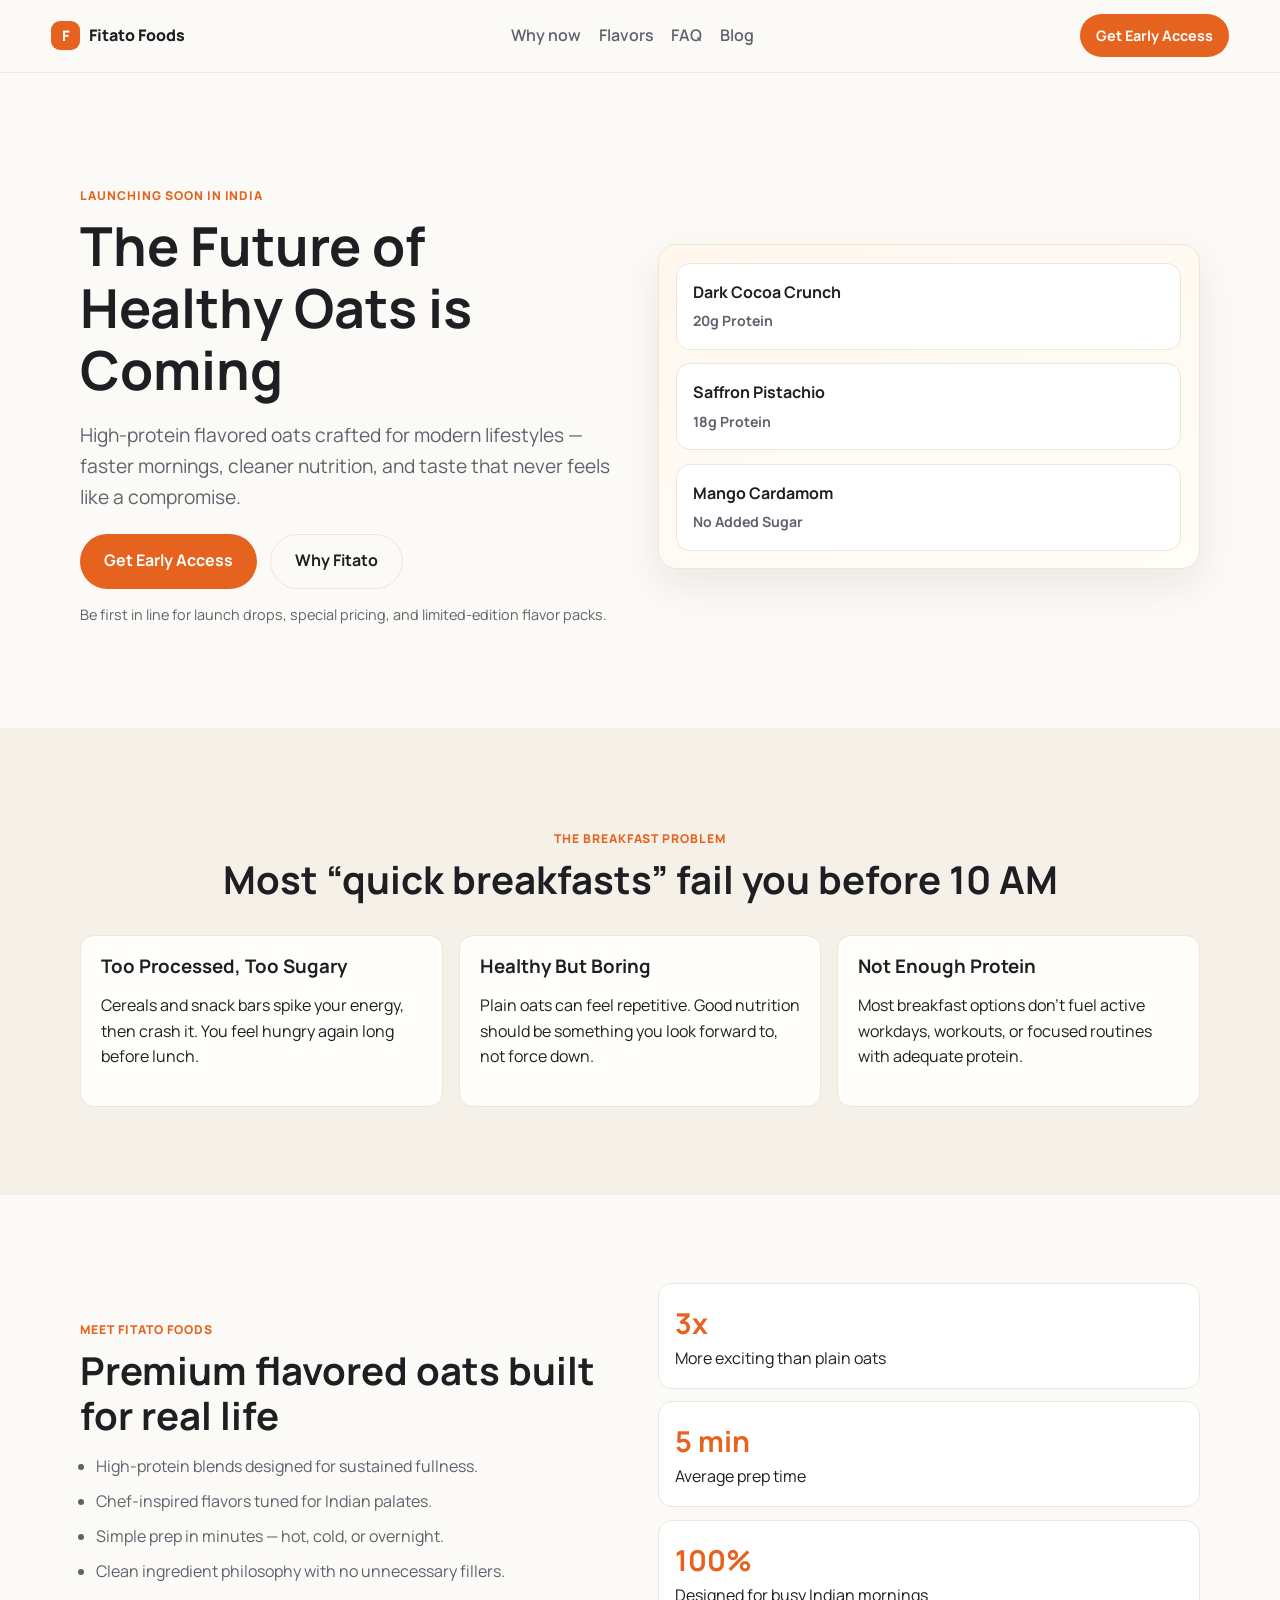
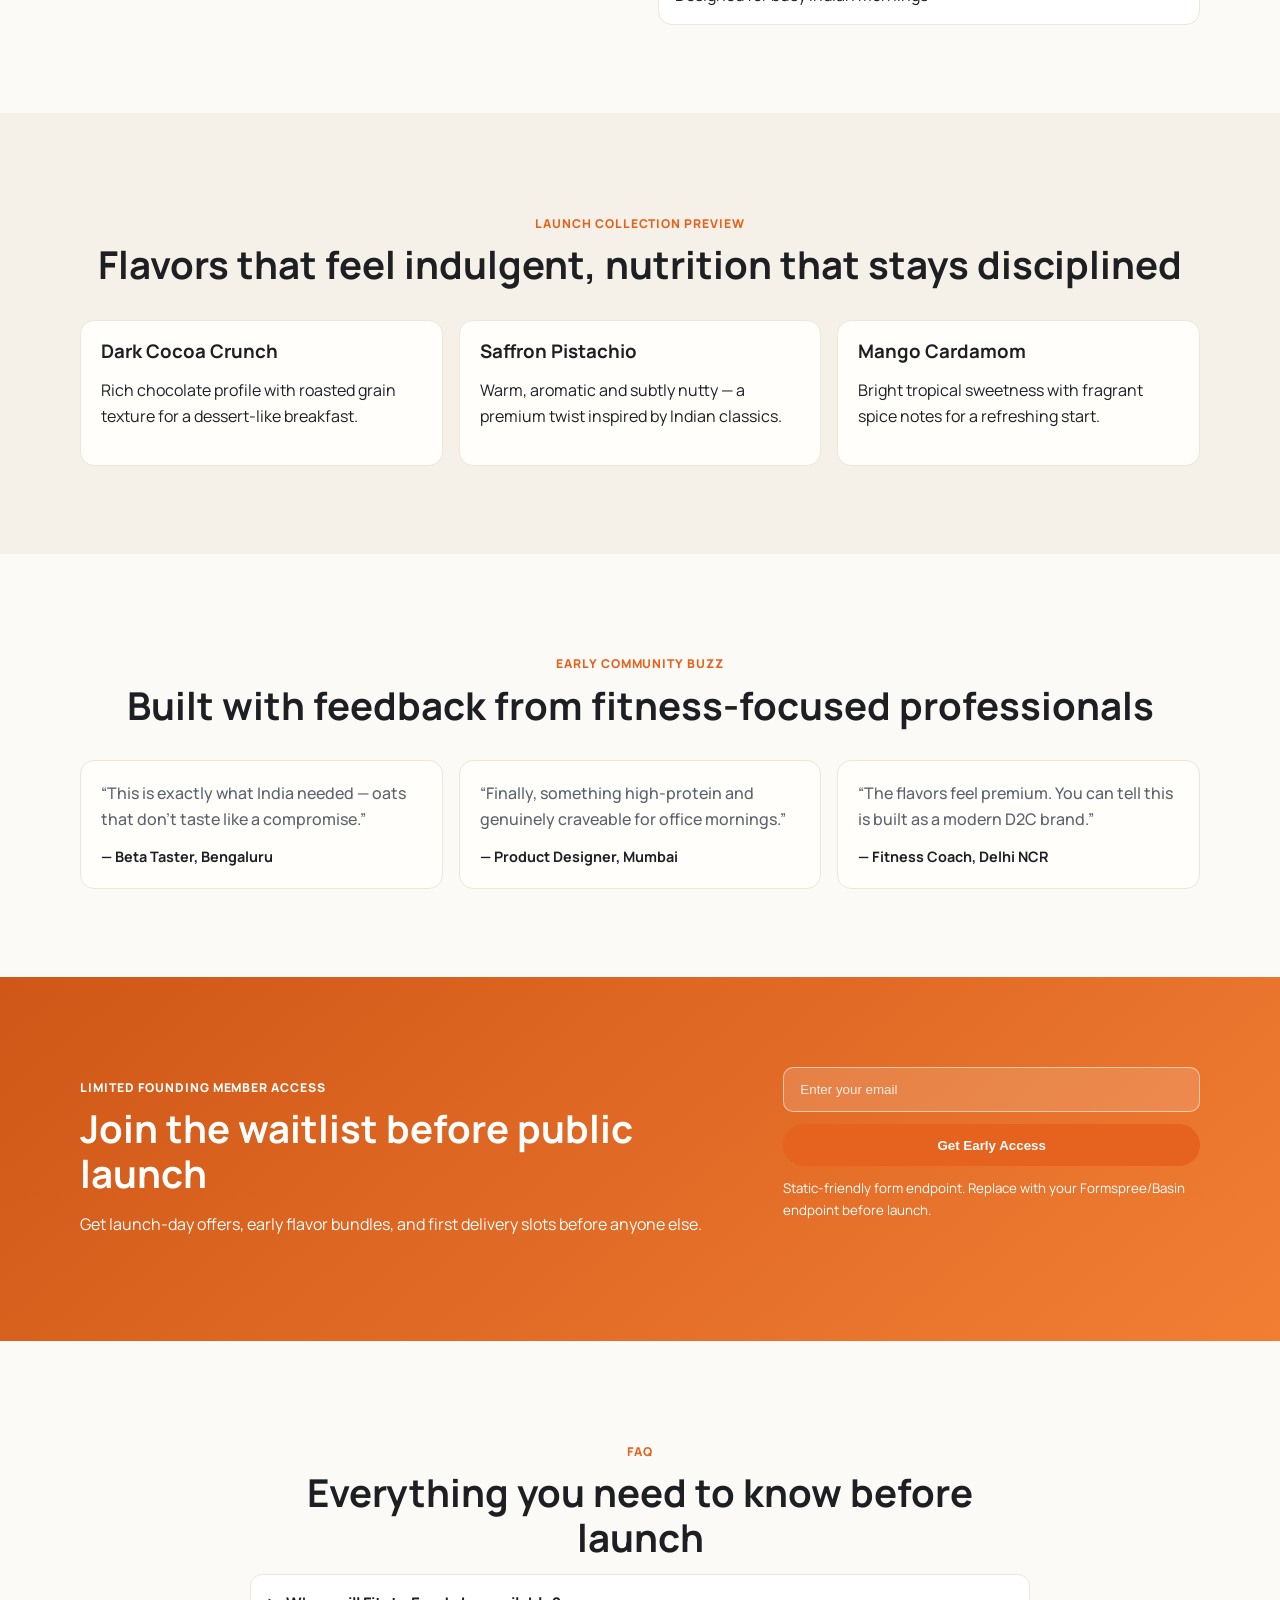
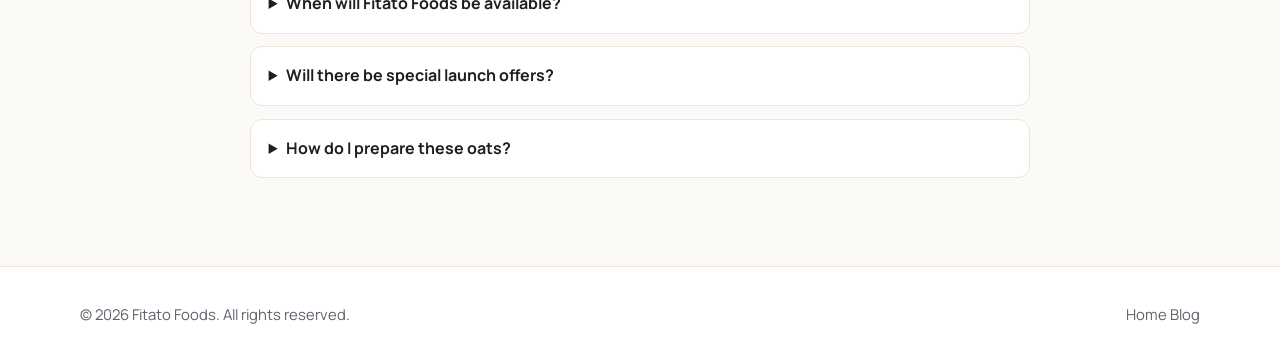
==== index.html @ b7c7f998 "Add files via upload" ====
<!DOCTYPE html>
<html lang="en">
<head>
  <meta charset="UTF-8" />
  <meta name="viewport" content="width=device-width, initial-scale=1.0" />
  <title>Fitato Foods | Premium Flavored Oats Launching Soon in India</title>
  <meta name="description" content="Fitato Foods is launching premium high-protein flavored oats in India. Join early access for first taste, launch offers, and exclusive drops." />
  <meta name="keywords" content="flavored oats India, high protein oats, healthy breakfast, Fitato Foods, premium oats" />
  <meta property="og:title" content="Fitato Foods | The Future of Healthy Oats is Coming" />
  <meta property="og:description" content="High-protein flavored oats built for modern Indian lifestyles. Join early access before launch." />
  <meta property="og:type" content="website" />
  <meta property="og:url" content="https://fitatofoods.com/" />
  <meta property="og:image" content="https://fitatofoods.com/assets/og-fitato.jpg" />
  <meta name="twitter:card" content="summary_large_image" />
  <meta name="theme-color" content="#e6631f" />
  <link rel="preconnect" href="https://fonts.googleapis.com" />
  <link rel="preconnect" href="https://fonts.gstatic.com" crossorigin />
  <link href="https://fonts.googleapis.com/css2?family=Manrope:wght@400;500;600;700;800&display=swap" rel="stylesheet" />
  <link rel="stylesheet" href="styles.css" />
  <script type="application/ld+json">
    {
      "@context": "https://schema.org",
      "@type": "Organization",
      "name": "Fitato Foods",
      "url": "https://fitatofoods.com/",
      "logo": "https://fitatofoods.com/assets/logo.png",
      "sameAs": [
        "https://www.instagram.com/fitatofoods",
        "https://www.linkedin.com/company/fitatofoods"
      ],
      "description": "Fitato Foods creates premium high-protein flavored oats for modern Indian consumers."
    }
  </script>
  <script type="application/ld+json">
    {
      "@context": "https://schema.org",
      "@type": "WebSite",
      "name": "Fitato Foods",
      "url": "https://fitatofoods.com/",
      "potentialAction": {
        "@type": "SearchAction",
        "target": "https://fitatofoods.com/blog.html?q={search_term_string}",
        "query-input": "required name=search_term_string"
      }
    }
  </script>
  <script type="application/ld+json">
    {
      "@context": "https://schema.org",
      "@type": "FAQPage",
      "mainEntity": [
        {
          "@type": "Question",
          "name": "When is Fitato Foods launching?",
          "acceptedAnswer": {
            "@type": "Answer",
            "text": "Fitato Foods is launching soon across India. Early access members get priority updates, launch offers, and first-order benefits."
          }
        },
        {
          "@type": "Question",
          "name": "What makes Fitato oats different?",
          "acceptedAnswer": {
            "@type": "Answer",
            "text": "Fitato flavored oats combine high protein, bold flavors, and clean ingredients to make healthy breakfasts taste genuinely exciting."
          }
        },
        {
          "@type": "Question",
          "name": "How can I get launch discounts?",
          "acceptedAnswer": {
            "@type": "Answer",
            "text": "Join the early access list on this page. Subscribers receive launch-day pricing and exclusive bundles before public release."
          }
        }
      ]
    }
  </script>
</head>
<body>
  <header class="topbar">
    <a class="logo" href="index.html" aria-label="Fitato Foods Home">
      <span class="logo-mark">F</span>
      <span>Fitato Foods</span>
    </a>
    <nav>
      <a href="#problem">Why now</a>
      <a href="#flavors">Flavors</a>
      <a href="#faq">FAQ</a>
      <a href="blog.html">Blog</a>
    </nav>
    <a class="btn btn-small" href="#early-access">Get Early Access</a>
  </header>

  <main>
    <section class="hero section" id="hero">
      <div class="container grid-2">
        <div class="reveal">
          <p class="eyebrow">Launching Soon In India</p>
          <h1>The Future of Healthy Oats is Coming</h1>
          <p class="lead">High-protein flavored oats crafted for modern lifestyles — faster mornings, cleaner nutrition, and taste that never feels like a compromise.</p>
          <div class="hero-cta">
            <a class="btn" href="#early-access">Get Early Access</a>
            <a class="btn ghost" href="#problem">Why Fitato</a>
          </div>
          <p class="micro-note">Be first in line for launch drops, special pricing, and limited-edition flavor packs.</p>
        </div>
        <div class="hero-card reveal" aria-label="Product preview cards">
          <div class="mock-pack">Dark Cocoa Crunch<br><span>20g Protein</span></div>
          <div class="mock-pack">Saffron Pistachio<br><span>18g Protein</span></div>
          <div class="mock-pack">Mango Cardamom<br><span>No Added Sugar</span></div>
        </div>
      </div>
    </section>

    <section class="section muted" id="problem">
      <div class="container">
        <p class="eyebrow center reveal">The Breakfast Problem</p>
        <h2 class="center reveal">Most “quick breakfasts” fail you before 10 AM</h2>
        <div class="problem-grid">
          <article class="card reveal">
            <h3>Too Processed, Too Sugary</h3>
            <p>Cereals and snack bars spike your energy, then crash it. You feel hungry again long before lunch.</p>
          </article>
          <article class="card reveal">
            <h3>Healthy But Boring</h3>
            <p>Plain oats can feel repetitive. Good nutrition should be something you look forward to, not force down.</p>
          </article>
          <article class="card reveal">
            <h3>Not Enough Protein</h3>
            <p>Most breakfast options don’t fuel active workdays, workouts, or focused routines with adequate protein.</p>
          </article>
        </div>
      </div>
    </section>

    <section class="section" id="solution">
      <div class="container grid-2">
        <div class="reveal">
          <p class="eyebrow">Meet Fitato Foods</p>
          <h2>Premium flavored oats built for real life</h2>
          <ul class="checklist">
            <li>High-protein blends designed for sustained fullness.</li>
            <li>Chef-inspired flavors tuned for Indian palates.</li>
            <li>Simple prep in minutes — hot, cold, or overnight.</li>
            <li>Clean ingredient philosophy with no unnecessary fillers.</li>
          </ul>
        </div>
        <aside class="stats reveal" aria-label="Fitato key launch stats">
          <div>
            <strong>3x</strong>
            <span>More exciting than plain oats</span>
          </div>
          <div>
            <strong>5 min</strong>
            <span>Average prep time</span>
          </div>
          <div>
            <strong>100%</strong>
            <span>Designed for busy Indian mornings</span>
          </div>
        </aside>
      </div>
    </section>

    <section class="section muted" id="flavors">
      <div class="container">
        <p class="eyebrow center reveal">Launch Collection Preview</p>
        <h2 class="center reveal">Flavors that feel indulgent, nutrition that stays disciplined</h2>
        <div class="flavor-grid">
          <article class="flavor-card reveal">
            <h3>Dark Cocoa Crunch</h3>
            <p>Rich chocolate profile with roasted grain texture for a dessert-like breakfast.</p>
          </article>
          <article class="flavor-card reveal">
            <h3>Saffron Pistachio</h3>
            <p>Warm, aromatic and subtly nutty — a premium twist inspired by Indian classics.</p>
          </article>
          <article class="flavor-card reveal">
            <h3>Mango Cardamom</h3>
            <p>Bright tropical sweetness with fragrant spice notes for a refreshing start.</p>
          </article>
        </div>
      </div>
    </section>

    <section class="section" id="social-proof">
      <div class="container">
        <p class="eyebrow center reveal">Early Community Buzz</p>
        <h2 class="center reveal">Built with feedback from fitness-focused professionals</h2>
        <div class="testimonial-grid">
          <blockquote class="reveal">“This is exactly what India needed — oats that don’t taste like a compromise.”<cite>— Beta Taster, Bengaluru</cite></blockquote>
          <blockquote class="reveal">“Finally, something high-protein and genuinely craveable for office mornings.”<cite>— Product Designer, Mumbai</cite></blockquote>
          <blockquote class="reveal">“The flavors feel premium. You can tell this is built as a modern D2C brand.”<cite>— Fitness Coach, Delhi NCR</cite></blockquote>
        </div>
      </div>
    </section>

    <section class="section accent" id="early-access">
      <div class="container split-callout reveal">
        <div>
          <p class="eyebrow light">Limited Founding Member Access</p>
          <h2>Join the waitlist before public launch</h2>
          <p>Get launch-day offers, early flavor bundles, and first delivery slots before anyone else.</p>
        </div>
        <form class="signup-form" id="signupForm" action="https://formspree.io/f/your-id" method="POST">
          <label for="email" class="sr-only">Email address</label>
          <input id="email" name="email" type="email" required placeholder="Enter your email" />
          <input type="hidden" name="source" value="fitato-prelaunch-website" />
          <button class="btn light" type="submit">Get Early Access</button>
          <small>Static-friendly form endpoint. Replace with your Formspree/Basin endpoint before launch.</small>
          <p class="form-message" id="formMessage" role="status" aria-live="polite"></p>
        </form>
      </div>
    </section>

    <section class="section" id="faq">
      <div class="container faq">
        <p class="eyebrow center reveal">FAQ</p>
        <h2 class="center reveal">Everything you need to know before launch</h2>
        <details class="reveal">
          <summary>When will Fitato Foods be available?</summary>
          <p>We’re launching soon. Early access subscribers will be notified first with priority purchase links.</p>
        </details>
        <details class="reveal">
          <summary>Will there be special launch offers?</summary>
          <p>Yes. Our waitlist gets exclusive intro pricing, flavor bundles, and limited perks.</p>
        </details>
        <details class="reveal">
          <summary>How do I prepare these oats?</summary>
          <p>Use hot water, milk, or overnight prep. Fitato is designed for minimal prep and maximum convenience.</p>
        </details>
      </div>
    </section>
  </main>

  <footer class="footer">
    <div class="container footer-content">
      <p>© <span id="year"></span> Fitato Foods. All rights reserved.</p>
      <div>
        <a href="index.html">Home</a>
        <a href="blog.html">Blog</a>
      </div>
    </div>
  </footer>

  <script src="script.js" defer></script>
</body>
</html>
---- styles.css ----
:root {
  --bg: #fcfaf6;
  --surface: #fffefb;
  --text: #1d1f23;
  --muted: #5d626c;
  --line: #ece6db;
  --accent: #e6631f;
  --accent-dark: #c24f14;
  --radius: 18px;
  --shadow: 0 16px 40px rgba(30, 26, 18, 0.08);
}

* {
  box-sizing: border-box;
}

html {
  scroll-behavior: smooth;
}

body {
  margin: 0;
  font-family: "Manrope", system-ui, -apple-system, sans-serif;
  color: var(--text);
  background: var(--bg);
  line-height: 1.6;
}

a {
  color: inherit;
  text-decoration: none;
}

.container {
  width: min(1120px, 92%);
  margin: 0 auto;
}

.topbar {
  position: sticky;
  top: 0;
  z-index: 30;
  display: flex;
  justify-content: space-between;
  align-items: center;
  gap: 1rem;
  padding: 0.9rem 4%;
  background: rgba(252, 250, 246, 0.88);
  backdrop-filter: blur(10px);
  border-bottom: 1px solid rgba(236, 230, 219, 0.8);
}

.logo {
  display: inline-flex;
  align-items: center;
  gap: 0.55rem;
  font-weight: 800;
}

.logo-mark {
  width: 1.8rem;
  height: 1.8rem;
  border-radius: 9px;
  display: grid;
  place-items: center;
  background: var(--accent);
  color: #fff;
  font-size: 0.9rem;
}

nav {
  display: flex;
  gap: 1.1rem;
  color: var(--muted);
  font-weight: 600;
}

nav a:hover {
  color: var(--text);
}

.section {
  padding: 5.5rem 0;
}

.muted {
  background: #f6f1e8;
}

.grid-2 {
  display: grid;
  gap: 2.2rem;
  grid-template-columns: repeat(2, minmax(0, 1fr));
  align-items: center;
}

.hero {
  padding-top: 6.3rem;
}

h1,
h2,
h3 {
  line-height: 1.15;
  margin: 0 0 0.9rem;
}

h1 { font-size: clamp(2rem, 4.2vw, 4rem); }
h2 { font-size: clamp(1.6rem, 3vw, 2.6rem); }

.lead {
  font-size: clamp(1rem, 1.6vw, 1.2rem);
  color: var(--muted);
}

.eyebrow {
  text-transform: uppercase;
  letter-spacing: 0.08em;
  font-weight: 800;
  font-size: 0.76rem;
  color: var(--accent);
  margin-bottom: 0.65rem;
}

.center {
  text-align: center;
}

.btn {
  display: inline-flex;
  justify-content: center;
  align-items: center;
  border: 0;
  border-radius: 999px;
  padding: 0.85rem 1.5rem;
  background: var(--accent);
  color: #fff;
  font-weight: 700;
  transition: transform 0.2s ease, background 0.2s ease;
}

.btn:hover {
  transform: translateY(-2px);
  background: var(--accent-dark);
}

.btn-small {
  padding: 0.62rem 1rem;
  font-size: 0.9rem;
}

.ghost {
  background: transparent;
  color: var(--text);
  border: 1px solid var(--line);
}

.hero-cta {
  display: flex;
  flex-wrap: wrap;
  gap: 0.8rem;
  margin-top: 1.35rem;
}

.micro-note {
  margin-top: 0.9rem;
  color: var(--muted);
  font-size: 0.9rem;
}

.hero-card {
  background: linear-gradient(160deg, #fff7ee, #fffdf7);
  border: 1px solid #f0e4d2;
  box-shadow: var(--shadow);
  border-radius: var(--radius);
  padding: 1.1rem;
  display: grid;
  gap: 0.85rem;
}

.mock-pack {
  border-radius: 14px;
  padding: 1rem;
  background: #fff;
  border: 1px solid var(--line);
  font-weight: 700;
}

.mock-pack span {
  display: block;
  margin-top: 0.3rem;
  color: var(--muted);
  font-size: 0.88rem;
}

.problem-grid,
.flavor-grid,
.testimonial-grid,
.blog-grid {
  display: grid;
  gap: 1rem;
  grid-template-columns: repeat(3, minmax(0, 1fr));
  margin-top: 2rem;
}

.card,
.flavor-card,
.blog-card,
.testimonial-grid blockquote {
  background: var(--surface);
  border: 1px solid var(--line);
  border-radius: 14px;
  padding: 1.25rem;
}

.checklist {
  padding-left: 1rem;
  color: var(--muted);
}

.checklist li {
  margin-bottom: 0.6rem;
}

.stats {
  display: grid;
  gap: 0.8rem;
}

.stats div {
  background: #fff;
  border: 1px solid var(--line);
  border-radius: 14px;
  padding: 1rem;
}

.stats strong {
  display: block;
  color: var(--accent);
  font-size: 1.8rem;
}

blockquote {
  margin: 0;
  color: var(--muted);
  font-weight: 500;
}

cite {
  display: block;
  margin-top: 0.8rem;
  color: var(--text);
  font-style: normal;
  font-weight: 700;
  font-size: 0.9rem;
}

.accent {
  background: linear-gradient(140deg, #cf5717, #f27e34);
  color: #fff;
}

.split-callout {
  display: flex;
  justify-content: space-between;
  align-items: center;
  gap: 1.3rem;
}

.light,
.accent p,
.accent h2 {
  color: #fff;
}

.signup-form {
  width: min(420px, 100%);
  display: grid;
  gap: 0.75rem;
}

input[type="email"] {
  padding: 0.9rem 1rem;
  border-radius: 10px;
  border: 1px solid rgba(255, 255, 255, 0.55);
  background: rgba(255, 255, 255, 0.15);
  color: #fff;
}

input::placeholder {
  color: rgba(255, 255, 255, 0.85);
}

.form-message {
  margin: 0;
  min-height: 1.2rem;
  font-size: 0.86rem;
}

.faq {
  max-width: 780px;
}

details {
  background: #fff;
  border: 1px solid var(--line);
  border-radius: 12px;
  padding: 1rem 1.1rem;
  margin-top: 0.8rem;
}

summary {
  font-weight: 700;
  cursor: pointer;
}

.footer {
  padding: 1.3rem 0;
  border-top: 1px solid var(--line);
  background: #fff;
}

.footer-content {
  display: flex;
  justify-content: space-between;
  align-items: center;
  gap: 0.8rem;
  color: var(--muted);
  font-size: 0.93rem;
}

.blog-hero {
  padding-top: 6.1rem;
}

.pill {
  display: inline-block;
  font-size: 0.78rem;
  border: 1px solid var(--line);
  border-radius: 999px;
  padding: 0.2rem 0.55rem;
  color: var(--muted);
}

.blog-card a {
  color: var(--accent);
  font-weight: 700;
}

.reveal {
  opacity: 0;
  transform: translateY(24px);
  transition: opacity 0.6s ease, transform 0.6s ease;
}

.reveal.show {
  opacity: 1;
  transform: translateY(0);
}

.sr-only {
  position: absolute;
  width: 1px;
  height: 1px;
  padding: 0;
  margin: -1px;
  overflow: hidden;
  clip: rect(0, 0, 0, 0);
  white-space: nowrap;
  border: 0;
}

@media (max-width: 900px) {
  nav { display: none; }
  .grid-2,
  .problem-grid,
  .flavor-grid,
  .testimonial-grid,
  .blog-grid {
    grid-template-columns: 1fr;
  }

  .split-callout,
  .footer-content {
    flex-direction: column;
    align-items: flex-start;
  }

  .section {
    padding: 4.2rem 0;
  }
}
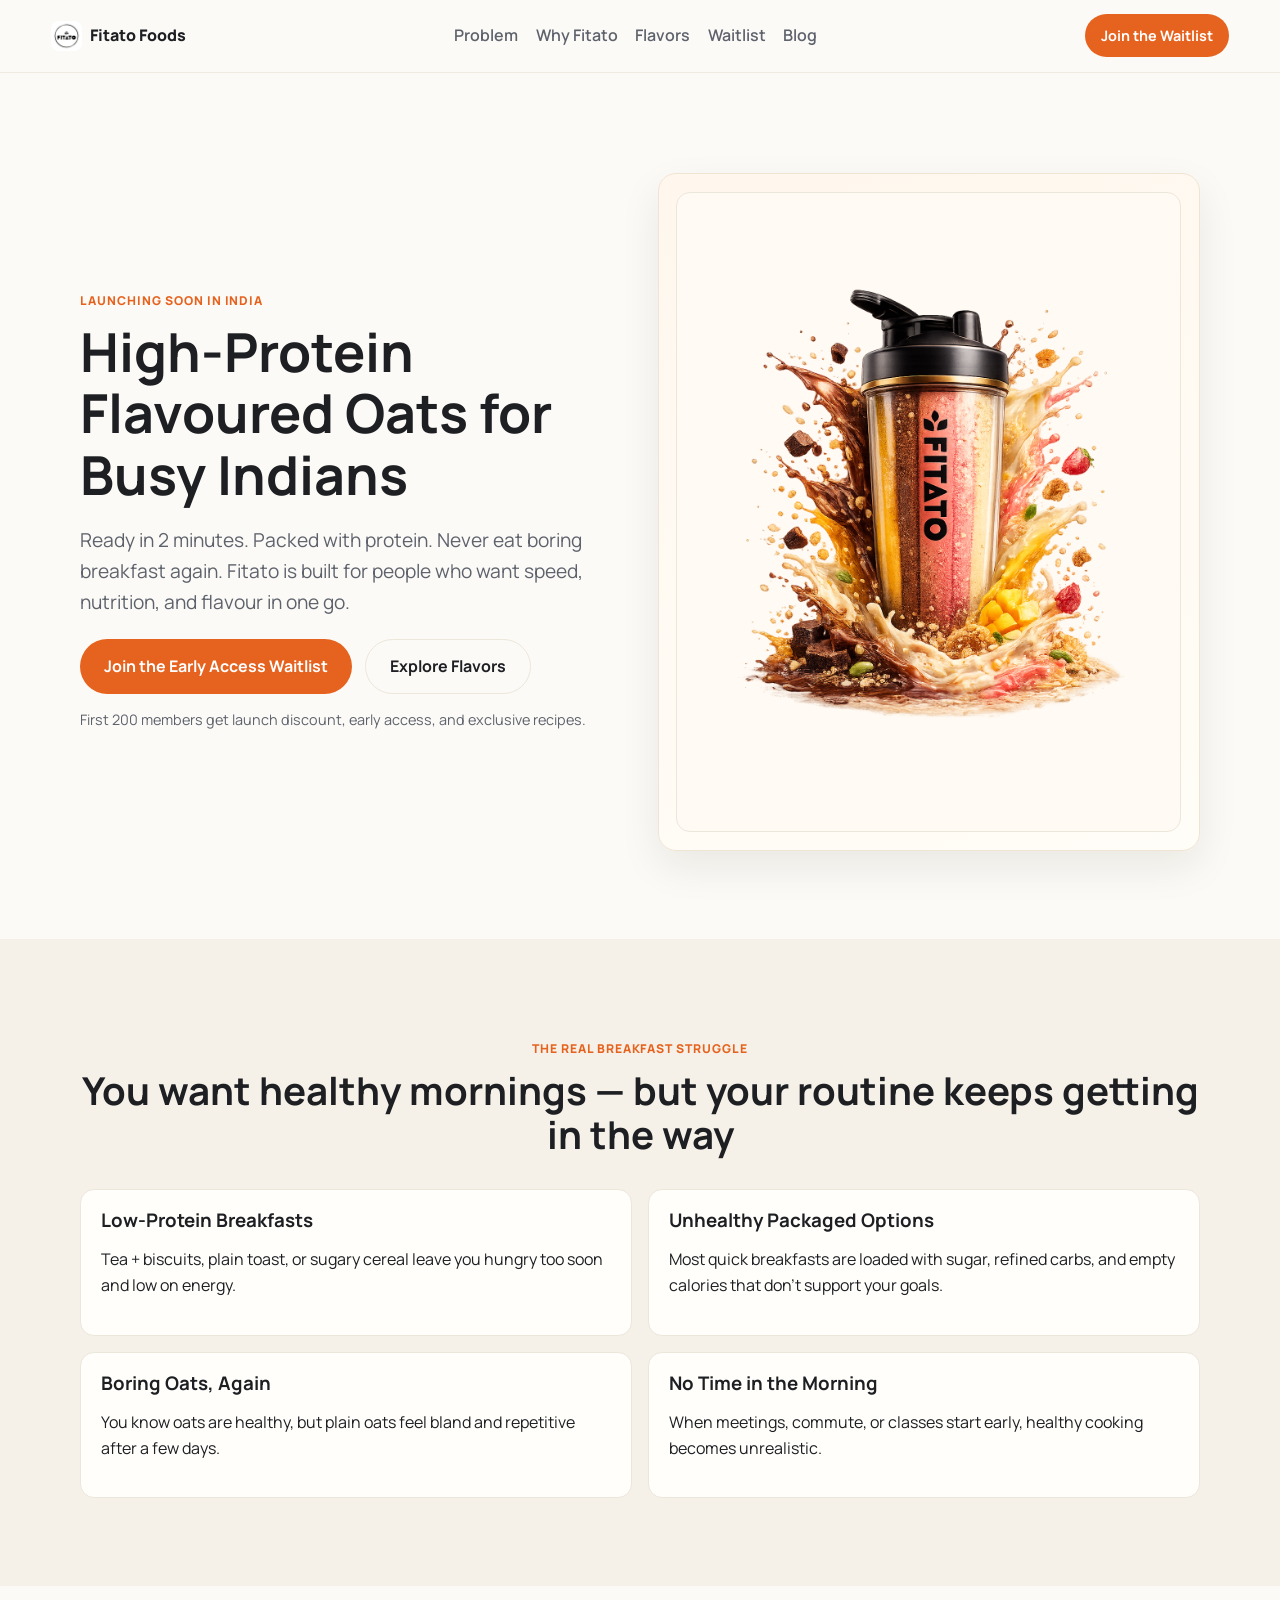
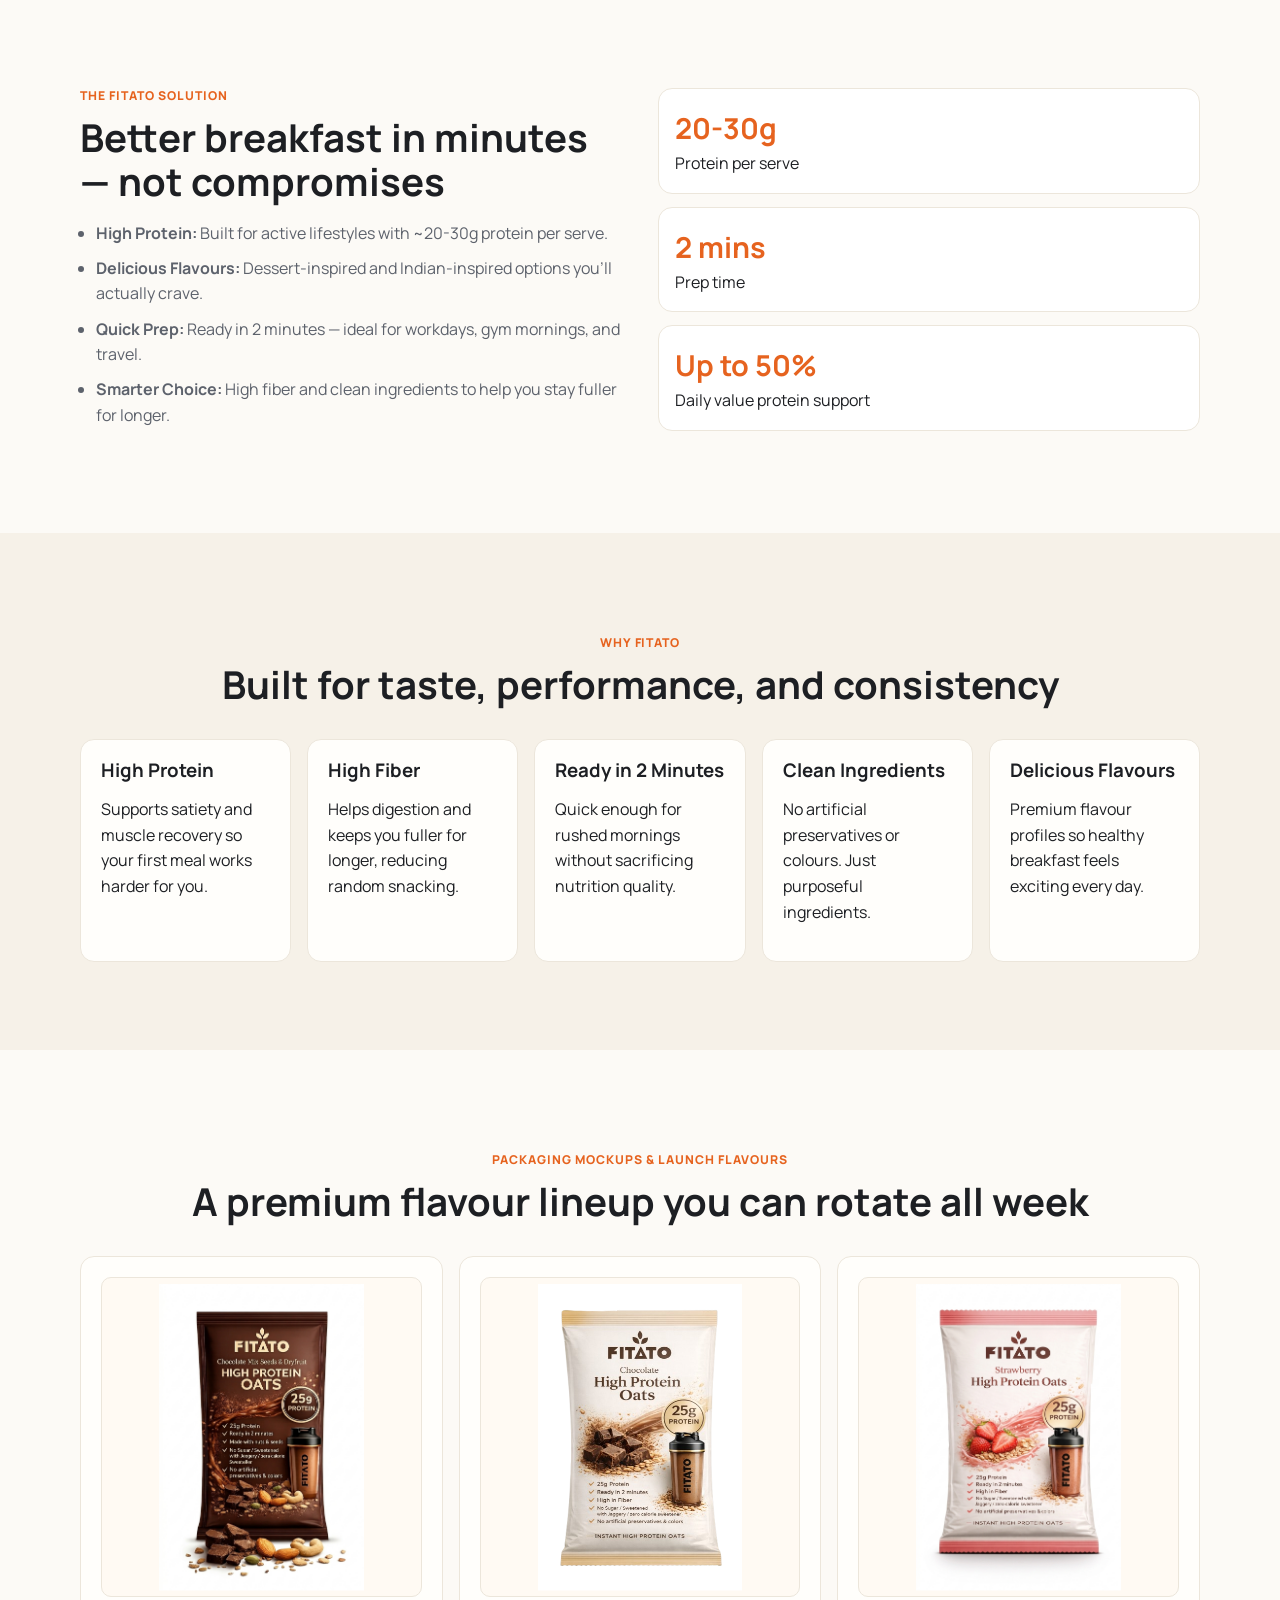
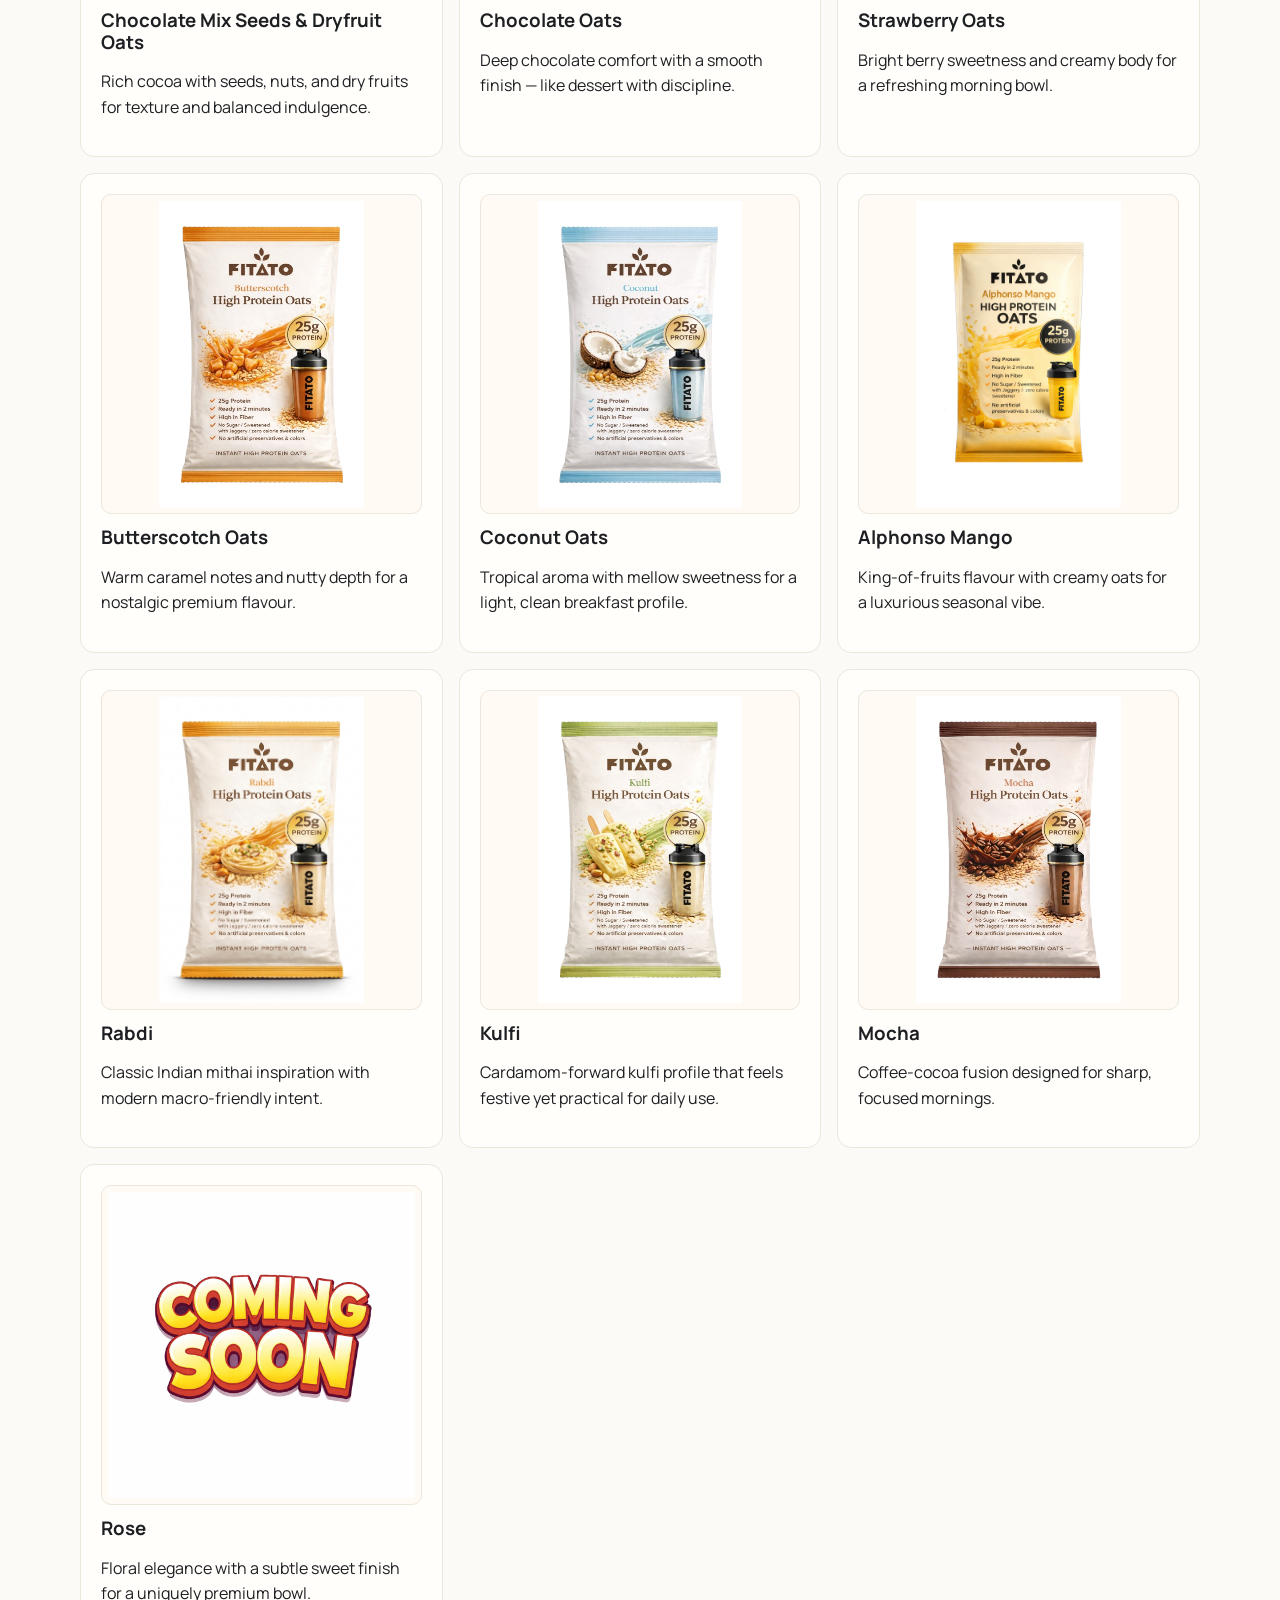
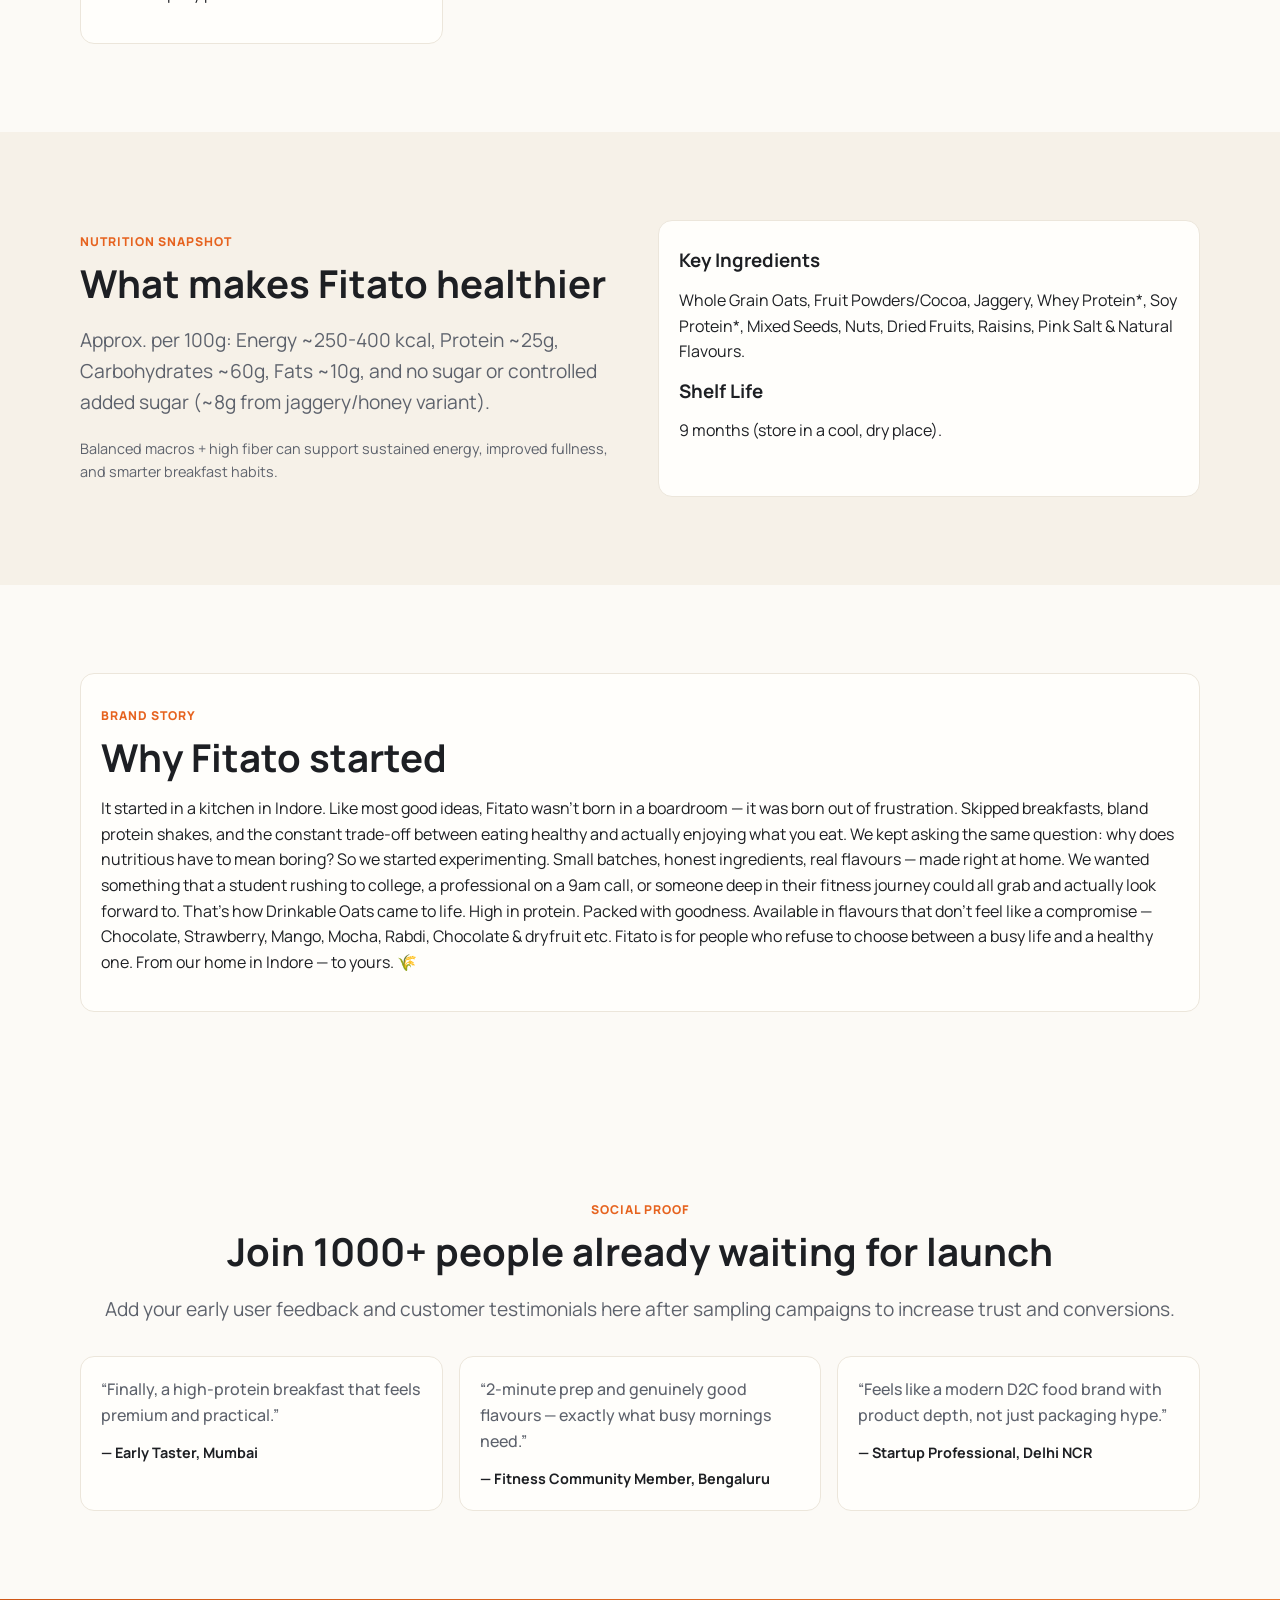
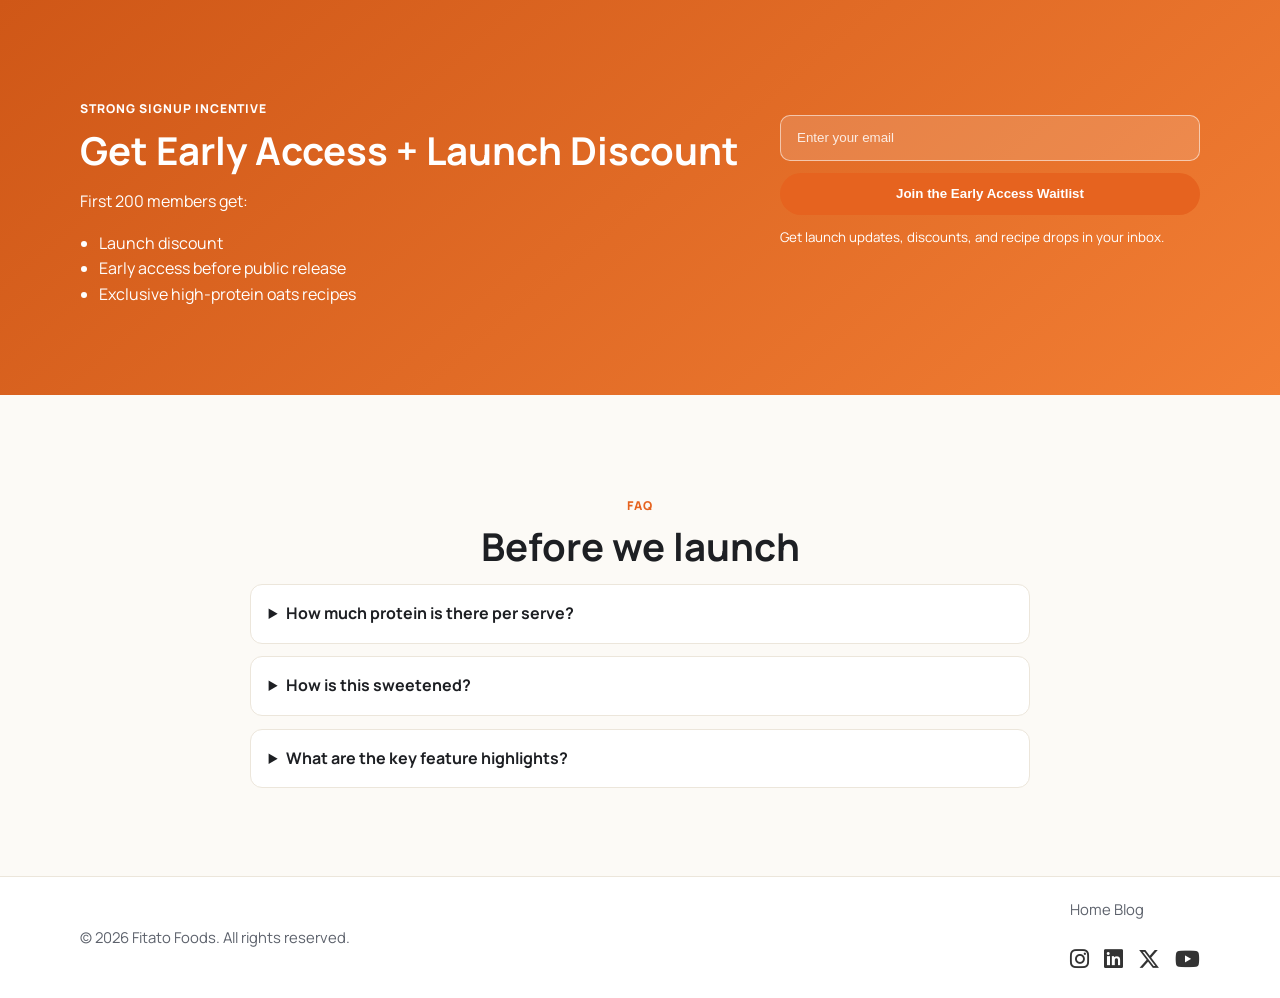
==== commit b0df579f: "Add files via upload" ====
--- a/index.html
+++ b/index.html
@@ -1,249 +1,328 @@
-<!DOCTYPE html>
-<html lang="en">
-<head>
-  <meta charset="UTF-8" />
-  <meta name="viewport" content="width=device-width, initial-scale=1.0" />
-  <title>Fitato Foods | Premium Flavored Oats Launching Soon in India</title>
-  <meta name="description" content="Fitato Foods is launching premium high-protein flavored oats in India. Join early access for first taste, launch offers, and exclusive drops." />
-  <meta name="keywords" content="flavored oats India, high protein oats, healthy breakfast, Fitato Foods, premium oats" />
-  <meta property="og:title" content="Fitato Foods | The Future of Healthy Oats is Coming" />
-  <meta property="og:description" content="High-protein flavored oats built for modern Indian lifestyles. Join early access before launch." />
-  <meta property="og:type" content="website" />
-  <meta property="og:url" content="https://fitatofoods.com/" />
-  <meta property="og:image" content="https://fitatofoods.com/assets/og-fitato.jpg" />
-  <meta name="twitter:card" content="summary_large_image" />
-  <meta name="theme-color" content="#e6631f" />
-  <link rel="preconnect" href="https://fonts.googleapis.com" />
-  <link rel="preconnect" href="https://fonts.gstatic.com" crossorigin />
-  <link href="https://fonts.googleapis.com/css2?family=Manrope:wght@400;500;600;700;800&display=swap" rel="stylesheet" />
-  <link rel="stylesheet" href="styles.css" />
-  <script type="application/ld+json">
-    {
-      "@context": "https://schema.org",
-      "@type": "Organization",
-      "name": "Fitato Foods",
-      "url": "https://fitatofoods.com/",
-      "logo": "https://fitatofoods.com/assets/logo.png",
-      "sameAs": [
-        "https://www.instagram.com/fitatofoods",
-        "https://www.linkedin.com/company/fitatofoods"
-      ],
-      "description": "Fitato Foods creates premium high-protein flavored oats for modern Indian consumers."
-    }
-  </script>
-  <script type="application/ld+json">
-    {
-      "@context": "https://schema.org",
-      "@type": "WebSite",
-      "name": "Fitato Foods",
-      "url": "https://fitatofoods.com/",
-      "potentialAction": {
-        "@type": "SearchAction",
-        "target": "https://fitatofoods.com/blog.html?q={search_term_string}",
-        "query-input": "required name=search_term_string"
-      }
-    }
-  </script>
-  <script type="application/ld+json">
-    {
-      "@context": "https://schema.org",
-      "@type": "FAQPage",
-      "mainEntity": [
-        {
-          "@type": "Question",
-          "name": "When is Fitato Foods launching?",
-          "acceptedAnswer": {
-            "@type": "Answer",
-            "text": "Fitato Foods is launching soon across India. Early access members get priority updates, launch offers, and first-order benefits."
-          }
-        },
-        {
-          "@type": "Question",
-          "name": "What makes Fitato oats different?",
-          "acceptedAnswer": {
-            "@type": "Answer",
-            "text": "Fitato flavored oats combine high protein, bold flavors, and clean ingredients to make healthy breakfasts taste genuinely exciting."
-          }
-        },
-        {
-          "@type": "Question",
-          "name": "How can I get launch discounts?",
-          "acceptedAnswer": {
-            "@type": "Answer",
-            "text": "Join the early access list on this page. Subscribers receive launch-day pricing and exclusive bundles before public release."
-          }
-        }
-      ]
-    }
-  </script>
-</head>
-<body>
-  <header class="topbar">
-    <a class="logo" href="index.html" aria-label="Fitato Foods Home">
-      <span class="logo-mark">F</span>
-      <span>Fitato Foods</span>
-    </a>
-    <nav>
-      <a href="#problem">Why now</a>
-      <a href="#flavors">Flavors</a>
-      <a href="#faq">FAQ</a>
-      <a href="blog.html">Blog</a>
-    </nav>
-    <a class="btn btn-small" href="#early-access">Get Early Access</a>
-  </header>
-
-  <main>
-    <section class="hero section" id="hero">
-      <div class="container grid-2">
-        <div class="reveal">
-          <p class="eyebrow">Launching Soon In India</p>
-          <h1>The Future of Healthy Oats is Coming</h1>
-          <p class="lead">High-protein flavored oats crafted for modern lifestyles — faster mornings, cleaner nutrition, and taste that never feels like a compromise.</p>
-          <div class="hero-cta">
-            <a class="btn" href="#early-access">Get Early Access</a>
-            <a class="btn ghost" href="#problem">Why Fitato</a>
-          </div>
-          <p class="micro-note">Be first in line for launch drops, special pricing, and limited-edition flavor packs.</p>
-        </div>
-        <div class="hero-card reveal" aria-label="Product preview cards">
-          <div class="mock-pack">Dark Cocoa Crunch<br><span>20g Protein</span></div>
-          <div class="mock-pack">Saffron Pistachio<br><span>18g Protein</span></div>
-          <div class="mock-pack">Mango Cardamom<br><span>No Added Sugar</span></div>
-        </div>
-      </div>
-    </section>
-
-    <section class="section muted" id="problem">
-      <div class="container">
-        <p class="eyebrow center reveal">The Breakfast Problem</p>
-        <h2 class="center reveal">Most “quick breakfasts” fail you before 10 AM</h2>
-        <div class="problem-grid">
-          <article class="card reveal">
-            <h3>Too Processed, Too Sugary</h3>
-            <p>Cereals and snack bars spike your energy, then crash it. You feel hungry again long before lunch.</p>
-          </article>
-          <article class="card reveal">
-            <h3>Healthy But Boring</h3>
-            <p>Plain oats can feel repetitive. Good nutrition should be something you look forward to, not force down.</p>
-          </article>
-          <article class="card reveal">
-            <h3>Not Enough Protein</h3>
-            <p>Most breakfast options don’t fuel active workdays, workouts, or focused routines with adequate protein.</p>
-          </article>
-        </div>
-      </div>
-    </section>
-
-    <section class="section" id="solution">
-      <div class="container grid-2">
-        <div class="reveal">
-          <p class="eyebrow">Meet Fitato Foods</p>
-          <h2>Premium flavored oats built for real life</h2>
-          <ul class="checklist">
-            <li>High-protein blends designed for sustained fullness.</li>
-            <li>Chef-inspired flavors tuned for Indian palates.</li>
-            <li>Simple prep in minutes — hot, cold, or overnight.</li>
-            <li>Clean ingredient philosophy with no unnecessary fillers.</li>
-          </ul>
-        </div>
-        <aside class="stats reveal" aria-label="Fitato key launch stats">
-          <div>
-            <strong>3x</strong>
-            <span>More exciting than plain oats</span>
-          </div>
-          <div>
-            <strong>5 min</strong>
-            <span>Average prep time</span>
-          </div>
-          <div>
-            <strong>100%</strong>
-            <span>Designed for busy Indian mornings</span>
-          </div>
-        </aside>
-      </div>
-    </section>
-
-    <section class="section muted" id="flavors">
-      <div class="container">
-        <p class="eyebrow center reveal">Launch Collection Preview</p>
-        <h2 class="center reveal">Flavors that feel indulgent, nutrition that stays disciplined</h2>
-        <div class="flavor-grid">
-          <article class="flavor-card reveal">
-            <h3>Dark Cocoa Crunch</h3>
-            <p>Rich chocolate profile with roasted grain texture for a dessert-like breakfast.</p>
-          </article>
-          <article class="flavor-card reveal">
-            <h3>Saffron Pistachio</h3>
-            <p>Warm, aromatic and subtly nutty — a premium twist inspired by Indian classics.</p>
-          </article>
-          <article class="flavor-card reveal">
-            <h3>Mango Cardamom</h3>
-            <p>Bright tropical sweetness with fragrant spice notes for a refreshing start.</p>
-          </article>
-        </div>
-      </div>
-    </section>
-
-    <section class="section" id="social-proof">
-      <div class="container">
-        <p class="eyebrow center reveal">Early Community Buzz</p>
-        <h2 class="center reveal">Built with feedback from fitness-focused professionals</h2>
-        <div class="testimonial-grid">
-          <blockquote class="reveal">“This is exactly what India needed — oats that don’t taste like a compromise.”<cite>— Beta Taster, Bengaluru</cite></blockquote>
-          <blockquote class="reveal">“Finally, something high-protein and genuinely craveable for office mornings.”<cite>— Product Designer, Mumbai</cite></blockquote>
-          <blockquote class="reveal">“The flavors feel premium. You can tell this is built as a modern D2C brand.”<cite>— Fitness Coach, Delhi NCR</cite></blockquote>
-        </div>
-      </div>
-    </section>
-
-    <section class="section accent" id="early-access">
-      <div class="container split-callout reveal">
-        <div>
-          <p class="eyebrow light">Limited Founding Member Access</p>
-          <h2>Join the waitlist before public launch</h2>
-          <p>Get launch-day offers, early flavor bundles, and first delivery slots before anyone else.</p>
-        </div>
-        <form class="signup-form" id="signupForm" action="https://formspree.io/f/your-id" method="POST">
-          <label for="email" class="sr-only">Email address</label>
-          <input id="email" name="email" type="email" required placeholder="Enter your email" />
-          <input type="hidden" name="source" value="fitato-prelaunch-website" />
-          <button class="btn light" type="submit">Get Early Access</button>
-          <small>Static-friendly form endpoint. Replace with your Formspree/Basin endpoint before launch.</small>
-          <p class="form-message" id="formMessage" role="status" aria-live="polite"></p>
-        </form>
-      </div>
-    </section>
-
-    <section class="section" id="faq">
-      <div class="container faq">
-        <p class="eyebrow center reveal">FAQ</p>
-        <h2 class="center reveal">Everything you need to know before launch</h2>
-        <details class="reveal">
-          <summary>When will Fitato Foods be available?</summary>
-          <p>We’re launching soon. Early access subscribers will be notified first with priority purchase links.</p>
-        </details>
-        <details class="reveal">
-          <summary>Will there be special launch offers?</summary>
-          <p>Yes. Our waitlist gets exclusive intro pricing, flavor bundles, and limited perks.</p>
-        </details>
-        <details class="reveal">
-          <summary>How do I prepare these oats?</summary>
-          <p>Use hot water, milk, or overnight prep. Fitato is designed for minimal prep and maximum convenience.</p>
-        </details>
-      </div>
-    </section>
-  </main>
-
-  <footer class="footer">
-    <div class="container footer-content">
-      <p>© <span id="year"></span> Fitato Foods. All rights reserved.</p>
-      <div>
-        <a href="index.html">Home</a>
-        <a href="blog.html">Blog</a>
-      </div>
-    </div>
-  </footer>
-
-  <script src="script.js" defer></script>
-</body>
-</html>
+<!DOCTYPE html>
+<html lang="en">
+<head>
+  <meta charset="UTF-8" />
+  <meta name="viewport" content="width=device-width, initial-scale=1.0" />
+  <title>Fitato Foods | High-Protein Flavoured Oats Launching Soon</title>
+  <meta name="description" content="Fitato Foods is launching high-protein flavoured oats in India. Ready in 2 minutes, delicious, high fiber, and crafted for busy lifestyles. Join the early access waitlist." />
+  <meta name="keywords" content="high protein oats India, flavoured oats, healthy breakfast, quick breakfast, Fitato Foods" />
+  <meta property="og:title" content="Fitato Foods | High-Protein Flavoured Oats for Busy Indians" />
+  <meta property="og:description" content="Ready in 2 minutes. Packed with protein. Never eat boring breakfast again. Join early access + launch discounts." />
+  <meta property="og:type" content="website" />
+  <meta property="og:url" content="https://fitatofoods.com/" />
+  <meta property="og:image" content="https://fitatofoods.com/assets/og-fitato.jpg" />
+  <meta name="twitter:card" content="summary_large_image" />
+  <meta name="theme-color" content="#e6631f" />
+  <link rel="preconnect" href="https://fonts.googleapis.com" />
+  <link rel="stylesheet" href="https://cdnjs.cloudflare.com/ajax/libs/font-awesome/6.5.0/css/all.min.css">
+  <link rel="preconnect" href="https://fonts.gstatic.com" crossorigin />
+  <link href="https://fonts.googleapis.com/css2?family=Manrope:wght@400;500;600;700;800&display=swap" rel="stylesheet" />
+  <link rel="stylesheet" href="styles.css" />
+
+  <script type="application/ld+json">
+    {
+      "@context": "https://schema.org",
+      "@type": "Organization",
+      "name": "Fitato Foods",
+      "url": "https://fitatofoods.com/",
+      "logo": "https://fitatofoods.com/assets/logo.png",
+      "description": "Fitato Foods makes premium high-protein flavoured oats designed for modern Indian lifestyles.",
+      "sameAs": [
+        "https://www.instagram.com/fitatofoods"
+      ]
+    }
+  </script>
+  <script type="application/ld+json">
+    {
+      "@context": "https://schema.org",
+      "@type": "Product",
+      "name": "Fitato High-Protein Flavoured Oats",
+      "brand": {
+        "@type": "Brand",
+        "name": "Fitato Foods"
+      },
+      "description": "High-protein, high-fiber flavoured oats with clean ingredients. Ready in 2 minutes.",
+      "category": "Breakfast Food",
+      "countryOfOrigin": "India"
+    }
+  </script>
+  <script type="application/ld+json">
+    {
+      "@context": "https://schema.org",
+      "@type": "FAQPage",
+      "mainEntity": [
+        {
+          "@type": "Question",
+          "name": "How much protein does Fitato provide?",
+          "acceptedAnswer": {
+            "@type": "Answer",
+            "text": "Fitato is designed to deliver around 20-30g protein per serve depending on flavour and preparation method."
+          }
+        },
+        {
+          "@type": "Question",
+          "name": "How quickly can I prepare Fitato oats?",
+          "acceptedAnswer": {
+            "@type": "Answer",
+            "text": "Fitato oats are ready in 2 minutes with hot water or milk, and also work well as overnight oats."
+          }
+        },
+        {
+          "@type": "Question",
+          "name": "What is the shelf life?",
+          "acceptedAnswer": {
+            "@type": "Answer",
+            "text": "Fitato oats have an expected shelf life of 9 months when stored in a cool and dry place."
+          }
+        }
+      ]
+    }
+  </script>
+</head>
+<body>
+  <header class="topbar">
+    <a class="logo" href="index.html" aria-label="Fitato Foods Home">
+      <img class="logo-image" src="assets/logo-fitato.png" alt="Fitato Foods logo" />
+      <span>Fitato Foods</span>
+    </a>
+    <nav>
+      <a href="#problem">Problem</a>
+      <a href="#why-fitato">Why Fitato</a>
+      <a href="#flavors">Flavors</a>
+      <a href="#early-access">Waitlist</a>
+      <a href="blog.html">Blog</a>
+    </nav>
+    <a class="btn btn-small" href="#early-access">Join the Waitlist</a>
+  </header>
+
+  <main>
+    <section class="hero section" id="hero">
+      <div class="container grid-2">
+        <div class="reveal">
+          <p class="eyebrow">Launching Soon In India</p>
+          <h1>High-Protein Flavoured Oats for Busy Indians</h1>
+          <p class="lead">Ready in 2 minutes. Packed with protein. Never eat boring breakfast again. Fitato is built for people who want speed, nutrition, and flavour in one go.</p>
+          <div class="hero-cta">
+            <a class="btn" href="#early-access">Join the Early Access Waitlist</a>
+            <a class="btn ghost" href="#flavors">Explore Flavors</a>
+          </div>
+          <p class="micro-note">First 200 members get launch discount, early access, and exclusive recipes.</p>
+        </div>
+        <div class="hero-card reveal" aria-label="Fitato hero product preview">
+          <img class="hero-main-image" src="assets/hero-main-placeholder.png" alt="Fitato oats bowl and packaging hero image" />
+        </div>
+      </div>
+    </section>
+
+    <section class="section muted" id="problem">
+      <div class="container">
+        <p class="eyebrow center reveal">The Real Breakfast Struggle</p>
+        <h2 class="center reveal">You want healthy mornings — but your routine keeps getting in the way</h2>
+        <div class="problem-grid">
+          <article class="card reveal">
+            <h3>Low-Protein Breakfasts</h3>
+            <p>Tea + biscuits, plain toast, or sugary cereal leave you hungry too soon and low on energy.</p>
+          </article>
+          <article class="card reveal">
+            <h3>Unhealthy Packaged Options</h3>
+            <p>Most quick breakfasts are loaded with sugar, refined carbs, and empty calories that don’t support your goals.</p>
+          </article>
+          <article class="card reveal">
+            <h3>Boring Oats, Again</h3>
+            <p>You know oats are healthy, but plain oats feel bland and repetitive after a few days.</p>
+          </article>
+          <article class="card reveal">
+            <h3>No Time in the Morning</h3>
+            <p>When meetings, commute, or classes start early, healthy cooking becomes unrealistic.</p>
+          </article>
+        </div>
+      </div>
+    </section>
+
+    <section class="section" id="solution">
+      <div class="container grid-2">
+        <div class="reveal">
+          <p class="eyebrow">The Fitato Solution</p>
+          <h2>Better breakfast in minutes — not compromises</h2>
+          <ul class="checklist">
+            <li><strong>High Protein:</strong> Built for active lifestyles with ~20-30g protein per serve.</li>
+            <li><strong>Delicious Flavours:</strong> Dessert-inspired and Indian-inspired options you’ll actually crave.</li>
+            <li><strong>Quick Prep:</strong> Ready in 2 minutes — ideal for workdays, gym mornings, and travel.</li>
+            <li><strong>Smarter Choice:</strong> High fiber and clean ingredients to help you stay fuller for longer.</li>
+          </ul>
+        </div>
+        <aside class="stats reveal" aria-label="Fitato key product highlights">
+          <div>
+            <strong>20-30g</strong>
+            <span>Protein per serve</span>
+          </div>
+          <div>
+            <strong>2 mins</strong>
+            <span>Prep time</span>
+          </div>
+          <div>
+            <strong>Up to 50%</strong>
+            <span>Daily value protein support</span>
+          </div>
+        </aside>
+      </div>
+    </section>
+
+    <section class="section muted" id="why-fitato">
+      <div class="container">
+        <p class="eyebrow center reveal">Why Fitato</p>
+        <h2 class="center reveal">Built for taste, performance, and consistency</h2>
+        <div class="feature-grid">
+          <article class="card reveal"><h3>High Protein</h3><p>Supports satiety and muscle recovery so your first meal works harder for you.</p></article>
+          <article class="card reveal"><h3>High Fiber</h3><p>Helps digestion and keeps you fuller for longer, reducing random snacking.</p></article>
+          <article class="card reveal"><h3>Ready in 2 Minutes</h3><p>Quick enough for rushed mornings without sacrificing nutrition quality.</p></article>
+          <article class="card reveal"><h3>Clean Ingredients</h3><p>No artificial preservatives or colours. Just purposeful ingredients.</p></article>
+          <article class="card reveal"><h3>Delicious Flavours</h3><p>Premium flavour profiles so healthy breakfast feels exciting every day.</p></article>
+        </div>
+      </div>
+    </section>
+
+    <section class="section" id="flavors">
+      <div class="container">
+        <p class="eyebrow center reveal">Packaging Mockups & Launch Flavours</p>
+        <h2 class="center reveal">A premium flavour lineup you can rotate all week</h2>
+        <div class="flavor-grid large">
+          <article class="flavor-card reveal"><img class="product-image" src="assets/products/chocolate-mix-seeds-dryfruit.png" alt="Fitato Chocolate Mix Seeds & Dryfruit Oats packaging" /><h3>Chocolate Mix Seeds & Dryfruit Oats</h3><p>Rich cocoa with seeds, nuts, and dry fruits for texture and balanced indulgence.</p></article>
+          <article class="flavor-card reveal"><img class="product-image" src="assets/products/chocolate-oats.png" alt="Fitato Chocolate Oats packaging" /><h3>Chocolate Oats</h3><p>Deep chocolate comfort with a smooth finish — like dessert with discipline.</p></article>
+          <article class="flavor-card reveal"><img class="product-image" src="assets/products/strawberry-oats.png" alt="Fitato Strawberry Oats packaging" /><h3>Strawberry Oats</h3><p>Bright berry sweetness and creamy body for a refreshing morning bowl.</p></article>
+          <article class="flavor-card reveal"><img class="product-image" src="assets/products/butterscotch-oats.png" alt="Fitato Butterscotch Oats packaging" /><h3>Butterscotch Oats</h3><p>Warm caramel notes and nutty depth for a nostalgic premium flavour.</p></article>
+          <article class="flavor-card reveal"><img class="product-image" src="assets/products/coconut-oats.png" alt="Fitato Coconut Oats packaging" /><h3>Coconut Oats</h3><p>Tropical aroma with mellow sweetness for a light, clean breakfast profile.</p></article>
+          <article class="flavor-card reveal"><img class="product-image" src="assets/products/alphonso-mango.png" alt="Fitato Alphonso Mango packaging" /><h3>Alphonso Mango</h3><p>King-of-fruits flavour with creamy oats for a luxurious seasonal vibe.</p></article>
+          <article class="flavor-card reveal"><img class="product-image" src="assets/products/rabdi.png" alt="Fitato Rabdi packaging" /><h3>Rabdi</h3><p>Classic Indian mithai inspiration with modern macro-friendly intent.</p></article>
+          <article class="flavor-card reveal"><img class="product-image" src="assets/products/kulfi.png" alt="Fitato Kulfi packaging" /><h3>Kulfi</h3><p>Cardamom-forward kulfi profile that feels festive yet practical for daily use.</p></article>
+          <article class="flavor-card reveal"><img class="product-image" src="assets/products/mocha.png" alt="Fitato Mocha packaging" /><h3>Mocha</h3><p>Coffee-cocoa fusion designed for sharp, focused mornings.</p></article>
+          <article class="flavor-card reveal"><img class="product-image" src="assets/products/rose.png" alt="Fitato Rose packaging" /><h3>Rose</h3><p>Floral elegance with a subtle sweet finish for a uniquely premium bowl.</p></article>
+        </div>
+      </div>
+    </section>
+
+    <section class="section muted" id="nutrition">
+      <div class="container grid-2 nutrition-wrap">
+        <div class="reveal">
+          <p class="eyebrow">Nutrition Snapshot</p>
+          <h2>What makes Fitato healthier</h2>
+          <p class="lead">Approx. per 100g: Energy ~250-400 kcal, Protein ~25g, Carbohydrates ~60g, Fats ~10g, and no sugar or controlled added sugar (~8g from jaggery/honey variant).</p>
+          <p class="micro-note">Balanced macros + high fiber can support sustained energy, improved fullness, and smarter breakfast habits.</p>
+        </div>
+        <div class="card reveal ingredient-card">
+          <h3>Key Ingredients</h3>
+          <p>Whole Grain Oats, Fruit Powders/Cocoa, Jaggery, Whey Protein*, Soy Protein*, Mixed Seeds, Nuts, Dried Fruits, Raisins, Pink Salt & Natural Flavours.</p>
+          <h3>Shelf Life</h3>
+          <p>9 months (store in a cool, dry place).</p>
+        </div>
+      </div>
+    </section>
+
+    <section class="section" id="brand-story">
+      <div class="container reveal story-card">
+        <p class="eyebrow">Brand Story</p>
+        <h2>Why Fitato started</h2>
+        <p>It started in a kitchen in Indore.
+Like most good ideas, Fitato wasn't born in a boardroom — it was born out of frustration. Skipped breakfasts, bland protein shakes, and the constant trade-off between eating healthy and actually enjoying what you eat.
+
+We kept asking the same question: why does nutritious have to mean boring?
+
+So we started experimenting. Small batches, honest ingredients, real flavours — made right at home. We wanted something that a student rushing to college, a professional on a 9am call, or someone deep in their fitness journey could all grab and actually look forward to.
+
+That's how Drinkable Oats came to life.
+
+High in protein. Packed with goodness. Available in flavours that don't feel like a compromise — Chocolate, Strawberry, Mango, Mocha, Rabdi, Chocolate & dryfruit etc.
+
+Fitato is for people who refuse to choose between a busy life and a healthy one.
+
+From our home in Indore — to yours. 🌾</p>
+      </div>
+    </section>
+
+    <section class="section" id="social-proof">
+      <div class="container">
+        <p class="eyebrow center reveal">Social Proof</p>
+        <h2 class="center reveal">Join 1000+ people already waiting for launch</h2>
+        <p class="center lead reveal">Add your early user feedback and customer testimonials here after sampling campaigns to increase trust and conversions.</p>
+        <div class="testimonial-grid">
+          <blockquote class="reveal">“Finally, a high-protein breakfast that feels premium and practical.”<cite>— Early Taster, Mumbai</cite></blockquote>
+          <blockquote class="reveal">“2-minute prep and genuinely good flavours — exactly what busy mornings need.”<cite>— Fitness Community Member, Bengaluru</cite></blockquote>
+          <blockquote class="reveal">“Feels like a modern D2C food brand with product depth, not just packaging hype.”<cite>— Startup Professional, Delhi NCR</cite></blockquote>
+        </div>
+      </div>
+    </section>
+
+    <section class="section accent" id="early-access">
+      <div class="container split-callout reveal">
+        <div>
+          <p class="eyebrow light">Strong Signup Incentive</p>
+          <h2>Get Early Access + Launch Discount</h2>
+          <p>First 200 members get:</p>
+          <ul class="incentive-list">
+            <li>Launch discount</li>
+            <li>Early access before public release</li>
+            <li>Exclusive high-protein oats recipes</li>
+          </ul>
+        </div>
+        <form class="signup-form" id="signupForm" action="https://formspree.io/f/mjgabobo" method="POST">
+          <label for="email" class="sr-only">Email address</label>
+          <input id="email" name="email" type="email" required placeholder="Enter your email" />
+          <input type="hidden" name="source" value="fitato-prelaunch-website" />
+          <button class="btn light" type="submit">Join the Early Access Waitlist</button>
+          <small>Get launch updates, discounts, and recipe drops in your inbox.</small>
+          <p class="form-message" id="formMessage" role="status" aria-live="polite"></p>
+        </form>
+      </div>
+    </section>
+
+    <section class="section" id="faq">
+      <div class="container faq">
+        <p class="eyebrow center reveal">FAQ</p>
+        <h2 class="center reveal">Before we launch</h2>
+        <details class="reveal">
+          <summary>How much protein is there per serve?</summary>
+          <p>Our target formulation provides around 20-30g protein per serve, depending on the flavor and serving style.</p>
+        </details>
+        <details class="reveal">
+          <summary>How is this sweetened?</summary>
+          <p>Variants may include no sugar, jaggery, or a zero-calorie sweetener based on flavor profile and nutrition goals.</p>
+        </details>
+        <details class="reveal">
+          <summary>What are the key feature highlights?</summary>
+          <p>20-30g protein/serve, ready in 2 minutes, up to 50% DV protein support, high fiber, and no artificial preservatives or colours.</p>
+        </details>
+      </div>
+    </section>
+  </main>
+
+  <footer class="footer">
+    <div class="container footer-content">
+      <p>© <span id="year"></span> Fitato Foods. All rights reserved.</p>
+      <div>
+        <a href="index.html">Home</a>
+
+        <a href="blog.html">Blog</a>
+        <div class="social-icons">
+  <a href="https://www.instagram.com/fitato.in/" target="_blank">
+    <i class="fab fa-instagram"></i>
+  </a>
+
+  <a href="https" target="_blank">
+    <i class="fab fa-linkedin"></i>
+  </a>
+
+  <a href="https" target="_blank">
+    <i class="fab fa-x-twitter"></i>
+  </a>
+
+  <a href="https" target="_blank">
+    <i class="fab fa-youtube"></i>
+  </a>
+</div>
+      </div>
+    </div>
+  </footer>
+
+  <script src="script.js" defer></script>
+</body>
+</html>
--- a/styles.css
+++ b/styles.css
@@ -1,392 +1,369 @@
-:root {
-  --bg: #fcfaf6;
-  --surface: #fffefb;
-  --text: #1d1f23;
-  --muted: #5d626c;
-  --line: #ece6db;
-  --accent: #e6631f;
-  --accent-dark: #c24f14;
-  --radius: 18px;
-  --shadow: 0 16px 40px rgba(30, 26, 18, 0.08);
-}
-
-* {
-  box-sizing: border-box;
-}
-
-html {
-  scroll-behavior: smooth;
-}
-
-body {
-  margin: 0;
-  font-family: "Manrope", system-ui, -apple-system, sans-serif;
-  color: var(--text);
-  background: var(--bg);
-  line-height: 1.6;
-}
-
-a {
-  color: inherit;
-  text-decoration: none;
-}
-
-.container {
-  width: min(1120px, 92%);
-  margin: 0 auto;
-}
-
-.topbar {
-  position: sticky;
-  top: 0;
-  z-index: 30;
-  display: flex;
-  justify-content: space-between;
-  align-items: center;
-  gap: 1rem;
-  padding: 0.9rem 4%;
-  background: rgba(252, 250, 246, 0.88);
-  backdrop-filter: blur(10px);
-  border-bottom: 1px solid rgba(236, 230, 219, 0.8);
-}
-
-.logo {
-  display: inline-flex;
-  align-items: center;
-  gap: 0.55rem;
-  font-weight: 800;
-}
-
-.logo-mark {
-  width: 1.8rem;
-  height: 1.8rem;
-  border-radius: 9px;
-  display: grid;
-  place-items: center;
-  background: var(--accent);
-  color: #fff;
-  font-size: 0.9rem;
-}
-
-nav {
-  display: flex;
-  gap: 1.1rem;
-  color: var(--muted);
-  font-weight: 600;
-}
-
-nav a:hover {
-  color: var(--text);
-}
-
-.section {
-  padding: 5.5rem 0;
-}
-
-.muted {
-  background: #f6f1e8;
-}
-
-.grid-2 {
-  display: grid;
-  gap: 2.2rem;
-  grid-template-columns: repeat(2, minmax(0, 1fr));
-  align-items: center;
-}
-
-.hero {
-  padding-top: 6.3rem;
-}
-
-h1,
-h2,
-h3 {
-  line-height: 1.15;
-  margin: 0 0 0.9rem;
-}
-
-h1 { font-size: clamp(2rem, 4.2vw, 4rem); }
-h2 { font-size: clamp(1.6rem, 3vw, 2.6rem); }
-
-.lead {
-  font-size: clamp(1rem, 1.6vw, 1.2rem);
-  color: var(--muted);
-}
-
-.eyebrow {
-  text-transform: uppercase;
-  letter-spacing: 0.08em;
-  font-weight: 800;
-  font-size: 0.76rem;
-  color: var(--accent);
-  margin-bottom: 0.65rem;
-}
-
-.center {
-  text-align: center;
-}
-
-.btn {
-  display: inline-flex;
-  justify-content: center;
-  align-items: center;
-  border: 0;
-  border-radius: 999px;
-  padding: 0.85rem 1.5rem;
-  background: var(--accent);
-  color: #fff;
-  font-weight: 700;
-  transition: transform 0.2s ease, background 0.2s ease;
-}
-
-.btn:hover {
-  transform: translateY(-2px);
-  background: var(--accent-dark);
-}
-
-.btn-small {
-  padding: 0.62rem 1rem;
-  font-size: 0.9rem;
-}
-
-.ghost {
-  background: transparent;
-  color: var(--text);
-  border: 1px solid var(--line);
-}
-
-.hero-cta {
-  display: flex;
-  flex-wrap: wrap;
-  gap: 0.8rem;
-  margin-top: 1.35rem;
-}
-
-.micro-note {
-  margin-top: 0.9rem;
-  color: var(--muted);
-  font-size: 0.9rem;
-}
-
-.hero-card {
-  background: linear-gradient(160deg, #fff7ee, #fffdf7);
-  border: 1px solid #f0e4d2;
-  box-shadow: var(--shadow);
-  border-radius: var(--radius);
-  padding: 1.1rem;
-  display: grid;
-  gap: 0.85rem;
-}
-
-.mock-pack {
-  border-radius: 14px;
-  padding: 1rem;
-  background: #fff;
-  border: 1px solid var(--line);
-  font-weight: 700;
-}
-
-.mock-pack span {
-  display: block;
-  margin-top: 0.3rem;
-  color: var(--muted);
-  font-size: 0.88rem;
-}
-
-.problem-grid,
-.flavor-grid,
-.testimonial-grid,
-.blog-grid {
-  display: grid;
-  gap: 1rem;
-  grid-template-columns: repeat(3, minmax(0, 1fr));
-  margin-top: 2rem;
-}
-
-.card,
-.flavor-card,
-.blog-card,
-.testimonial-grid blockquote {
-  background: var(--surface);
-  border: 1px solid var(--line);
-  border-radius: 14px;
-  padding: 1.25rem;
-}
-
-.checklist {
-  padding-left: 1rem;
-  color: var(--muted);
-}
-
-.checklist li {
-  margin-bottom: 0.6rem;
-}
-
-.stats {
-  display: grid;
-  gap: 0.8rem;
-}
-
-.stats div {
-  background: #fff;
-  border: 1px solid var(--line);
-  border-radius: 14px;
-  padding: 1rem;
-}
-
-.stats strong {
-  display: block;
-  color: var(--accent);
-  font-size: 1.8rem;
-}
-
-blockquote {
-  margin: 0;
-  color: var(--muted);
-  font-weight: 500;
-}
-
-cite {
-  display: block;
-  margin-top: 0.8rem;
-  color: var(--text);
-  font-style: normal;
-  font-weight: 700;
-  font-size: 0.9rem;
-}
-
-.accent {
-  background: linear-gradient(140deg, #cf5717, #f27e34);
-  color: #fff;
-}
-
-.split-callout {
-  display: flex;
-  justify-content: space-between;
-  align-items: center;
-  gap: 1.3rem;
-}
-
-.light,
-.accent p,
-.accent h2 {
-  color: #fff;
-}
-
-.signup-form {
-  width: min(420px, 100%);
-  display: grid;
-  gap: 0.75rem;
-}
-
-input[type="email"] {
-  padding: 0.9rem 1rem;
-  border-radius: 10px;
-  border: 1px solid rgba(255, 255, 255, 0.55);
-  background: rgba(255, 255, 255, 0.15);
-  color: #fff;
-}
-
-input::placeholder {
-  color: rgba(255, 255, 255, 0.85);
-}
-
-.form-message {
-  margin: 0;
-  min-height: 1.2rem;
-  font-size: 0.86rem;
-}
-
-.faq {
-  max-width: 780px;
-}
-
-details {
-  background: #fff;
-  border: 1px solid var(--line);
-  border-radius: 12px;
-  padding: 1rem 1.1rem;
-  margin-top: 0.8rem;
-}
-
-summary {
-  font-weight: 700;
-  cursor: pointer;
-}
-
-.footer {
-  padding: 1.3rem 0;
-  border-top: 1px solid var(--line);
-  background: #fff;
-}
-
-.footer-content {
-  display: flex;
-  justify-content: space-between;
-  align-items: center;
-  gap: 0.8rem;
-  color: var(--muted);
-  font-size: 0.93rem;
-}
-
-.blog-hero {
-  padding-top: 6.1rem;
-}
-
-.pill {
-  display: inline-block;
-  font-size: 0.78rem;
-  border: 1px solid var(--line);
-  border-radius: 999px;
-  padding: 0.2rem 0.55rem;
-  color: var(--muted);
-}
-
-.blog-card a {
-  color: var(--accent);
-  font-weight: 700;
-}
-
-.reveal {
-  opacity: 0;
-  transform: translateY(24px);
-  transition: opacity 0.6s ease, transform 0.6s ease;
-}
-
-.reveal.show {
-  opacity: 1;
-  transform: translateY(0);
-}
-
-.sr-only {
-  position: absolute;
-  width: 1px;
-  height: 1px;
-  padding: 0;
-  margin: -1px;
-  overflow: hidden;
-  clip: rect(0, 0, 0, 0);
-  white-space: nowrap;
-  border: 0;
-}
-
-@media (max-width: 900px) {
-  nav { display: none; }
-  .grid-2,
-  .problem-grid,
-  .flavor-grid,
-  .testimonial-grid,
-  .blog-grid {
-    grid-template-columns: 1fr;
-  }
-
-  .split-callout,
-  .footer-content {
-    flex-direction: column;
-    align-items: flex-start;
-  }
-
-  .section {
-    padding: 4.2rem 0;
-  }
-}
+:root {
+  --bg: #fcfaf6;
+  --surface: #fffefb;
+  --text: #1d1f23;
+  --muted: #5d626c;
+  --line: #ece6db;
+  --accent: #e6631f;
+  --accent-dark: #c24f14;
+  --radius: 18px;
+  --shadow: 0 16px 40px rgba(30, 26, 18, 0.08);
+}
+
+* { box-sizing: border-box; }
+html { scroll-behavior: smooth; }
+
+body {
+  margin: 0;
+  font-family: "Manrope", system-ui, -apple-system, sans-serif;
+  color: var(--text);
+  background: var(--bg);
+  line-height: 1.6;
+}
+
+a { color: inherit; text-decoration: none; }
+
+.container { width: min(1120px, 92%); margin: 0 auto; }
+
+.topbar {
+  position: sticky;
+  top: 0;
+  z-index: 30;
+  display: flex;
+  justify-content: space-between;
+  align-items: center;
+  gap: 1rem;
+  padding: 0.9rem 4%;
+  background: rgba(252, 250, 246, 0.88);
+  backdrop-filter: blur(10px);
+  border-bottom: 1px solid rgba(236, 230, 219, 0.8);
+}
+
+.logo { display: inline-flex; align-items: center; gap: 0.55rem; font-weight: 800; }
+.logo-image {
+  width: 1.9rem;
+  height: 1.9rem;
+  border-radius: 8px;
+  object-fit: contain;
+}
+
+nav { display: flex; gap: 1.1rem; color: var(--muted); font-weight: 600; }
+nav a:hover { color: var(--text); }
+
+.section { padding: 5.5rem 0; }
+.muted { background: #f6f1e8; }
+
+.grid-2 {
+  display: grid;
+  gap: 2.2rem;
+  grid-template-columns: repeat(2, minmax(0, 1fr));
+  align-items: center;
+}
+
+.hero { padding-top: 6.3rem; }
+
+h1, h2, h3 { line-height: 1.15; margin: 0 0 0.9rem; }
+h1 { font-size: clamp(2rem, 4.2vw, 3.6rem); }
+h2 { font-size: clamp(1.6rem, 3vw, 2.6rem); }
+
+.lead { font-size: clamp(1rem, 1.6vw, 1.2rem); color: var(--muted); }
+
+.eyebrow {
+  text-transform: uppercase;
+  letter-spacing: 0.08em;
+  font-weight: 800;
+  font-size: 0.76rem;
+  color: var(--accent);
+  margin-bottom: 0.65rem;
+}
+
+.center { text-align: center; }
+
+.btn {
+  display: inline-flex;
+  justify-content: center;
+  align-items: center;
+  border: 0;
+  border-radius: 999px;
+  padding: 0.85rem 1.5rem;
+  background: var(--accent);
+  color: #fff;
+  font-weight: 700;
+  transition: transform 0.2s ease, background 0.2s ease;
+}
+
+.btn:hover { transform: translateY(-2px); background: var(--accent-dark); }
+.btn-small { padding: 0.62rem 1rem; font-size: 0.9rem; }
+
+.ghost {
+  background: transparent;
+  color: var(--text);
+  border: 1px solid var(--line);
+}
+
+.hero-cta {
+  display: flex;
+  flex-wrap: wrap;
+  gap: 0.8rem;
+  margin-top: 1.35rem;
+}
+
+.micro-note { margin-top: 0.9rem; color: var(--muted); font-size: 0.9rem; }
+
+.hero-card {
+  background: linear-gradient(160deg, #fff7ee, #fffdf7);
+  border: 1px solid #f0e4d2;
+  box-shadow: var(--shadow);
+  border-radius: var(--radius);
+  padding: 1.1rem;
+  display: grid;
+  gap: 0.85rem;
+}
+
+.hero-main-image {
+  width: 100%;
+  aspect-ratio: 2 / 3;
+  height: auto;
+  max-height: 640px;
+  object-fit: contain;
+  background: #fffaf3;
+  padding: 0.3rem;
+  border-radius: 14px;
+  border: 1px solid var(--line);
+}
+
+
+.problem-grid,
+.feature-grid,
+.flavor-grid,
+.testimonial-grid,
+.blog-grid {
+  display: grid;
+  gap: 1rem;
+  margin-top: 2rem;
+}
+
+.problem-grid { grid-template-columns: repeat(2, minmax(0, 1fr)); }
+.feature-grid { grid-template-columns: repeat(5, minmax(0, 1fr)); }
+.flavor-grid { grid-template-columns: repeat(3, minmax(0, 1fr)); }
+.flavor-grid.large { grid-template-columns: repeat(3, minmax(0, 1fr)); }
+.testimonial-grid,
+.blog-grid { grid-template-columns: repeat(3, minmax(0, 1fr)); }
+
+.card,
+.flavor-card,
+.blog-card,
+.testimonial-grid blockquote,
+.story-card {
+  background: var(--surface);
+  border: 1px solid var(--line);
+  border-radius: 14px;
+  padding: 1.25rem;
+}
+
+
+.product-image {
+  width: 100%;
+  height: 320px;
+  object-fit: contain;
+  display: block;
+  background: #fffaf3;
+  padding: 0.35rem;
+  border-radius: 10px;
+  border: 1px solid var(--line);
+  margin-bottom: 0.8rem;
+}
+
+
+
+.hero-main-image,
+.product-image {
+  cursor: zoom-in;
+}
+
+.image-lightbox {
+  position: fixed;
+  inset: 0;
+  background: rgba(0, 0, 0, 0.75);
+  display: none;
+  align-items: center;
+  justify-content: center;
+  z-index: 120;
+  padding: 1rem;
+}
+
+.image-lightbox.open {
+  display: flex;
+}
+
+.lightbox-image {
+  width: min(1000px, 92vw);
+  max-height: 88vh;
+  object-fit: contain;
+  background: #fff;
+  border-radius: 14px;
+}
+
+.lightbox-close {
+  position: absolute;
+  top: 1rem;
+  right: 1rem;
+  width: 2.2rem;
+  height: 2.2rem;
+  border: 0;
+  border-radius: 999px;
+  font-size: 1.5rem;
+  cursor: pointer;
+}
+
+.pack-placeholder {
+  height: 120px;
+  border: 1.5px dashed #d3c6b4;
+  border-radius: 12px;
+  display: grid;
+  place-items: center;
+  color: #8d7560;
+  font-weight: 700;
+  margin-bottom: 0.8rem;
+  background: linear-gradient(145deg, #fffdf9, #fff4e8);
+}
+
+.checklist { padding-left: 1rem; color: var(--muted); }
+.checklist li { margin-bottom: 0.6rem; }
+
+.stats { display: grid; gap: 0.8rem; }
+.stats div {
+  background: #fff;
+  border: 1px solid var(--line);
+  border-radius: 14px;
+  padding: 1rem;
+}
+.stats strong { display: block; color: var(--accent); font-size: 1.8rem; }
+
+.nutrition-wrap { align-items: stretch; }
+.ingredient-card h3 { margin-top: 0.6rem; }
+
+blockquote { margin: 0; color: var(--muted); font-weight: 500; }
+cite {
+  display: block;
+  margin-top: 0.8rem;
+  color: var(--text);
+  font-style: normal;
+  font-weight: 700;
+  font-size: 0.9rem;
+}
+
+.accent { background: linear-gradient(140deg, #cf5717, #f27e34); color: #fff; }
+.split-callout { display: flex; justify-content: space-between; align-items: center; gap: 1.3rem; }
+.light, .accent p, .accent h2 { color: #fff; }
+
+.incentive-list {
+  margin: 0.5rem 0 0;
+  padding-left: 1.2rem;
+}
+
+.signup-form { width: min(420px, 100%); display: grid; gap: 0.75rem; }
+
+input[type="email"] {
+  padding: 0.9rem 1rem;
+  border-radius: 10px;
+  border: 1px solid rgba(255, 255, 255, 0.55);
+  background: rgba(255, 255, 255, 0.15);
+  color: #fff;
+}
+input::placeholder { color: rgba(255, 255, 255, 0.85); }
+.form-message { margin: 0; min-height: 1.2rem; font-size: 0.86rem; }
+
+.faq { max-width: 780px; }
+
+details {
+  background: #fff;
+  border: 1px solid var(--line);
+  border-radius: 12px;
+  padding: 1rem 1.1rem;
+  margin-top: 0.8rem;
+}
+summary { font-weight: 700; cursor: pointer; }
+
+.footer {
+  padding: 1.3rem 0;
+  border-top: 1px solid var(--line);
+  background: #fff;
+}
+.footer-content {
+  display: flex;
+  justify-content: space-between;
+  align-items: center;
+  gap: 0.8rem;
+  color: var(--muted);
+  font-size: 0.93rem;
+}
+
+.blog-hero { padding-top: 6.1rem; }
+.pill {
+  display: inline-block;
+  font-size: 0.78rem;
+  border: 1px solid var(--line);
+  border-radius: 999px;
+  padding: 0.2rem 0.55rem;
+  color: var(--muted);
+}
+.blog-card a { color: var(--accent); font-weight: 700; }
+
+.reveal {
+  opacity: 0;
+  transform: translateY(24px);
+  transition: opacity 0.6s ease, transform 0.6s ease;
+}
+.reveal.show { opacity: 1; transform: translateY(0); }
+
+.sr-only {
+  position: absolute;
+  width: 1px;
+  height: 1px;
+  padding: 0;
+  margin: -1px;
+  overflow: hidden;
+  clip: rect(0, 0, 0, 0);
+  white-space: nowrap;
+  border: 0;
+}
+
+@media (max-width: 1100px) {
+  .feature-grid { grid-template-columns: repeat(2, minmax(0, 1fr)); }
+  .flavor-grid.large { grid-template-columns: repeat(3, minmax(0, 1fr)); }
+}
+
+@media (max-width: 900px) {
+  nav { display: none; }
+  .grid-2,
+  .problem-grid,
+  .feature-grid,
+  .flavor-grid,
+  .flavor-grid.large,
+  .testimonial-grid,
+  .blog-grid { grid-template-columns: 1fr; }
+
+  .split-callout,
+  .footer-content { flex-direction: column; align-items: flex-start; }
+
+  .section { padding: 4.2rem 0; }
+}
+
+.social-icons {
+  display: flex;
+  gap: 15px;
+  justify-content: center;
+  margin-top: 20px;
+}
+
+.social-icons a {
+  font-size: 22px;
+  color: #333;
+  text-decoration: none;
+  transition: 0.3s;
+}
+
+.social-icons a:hover {
+  color: #ff6600;
+}
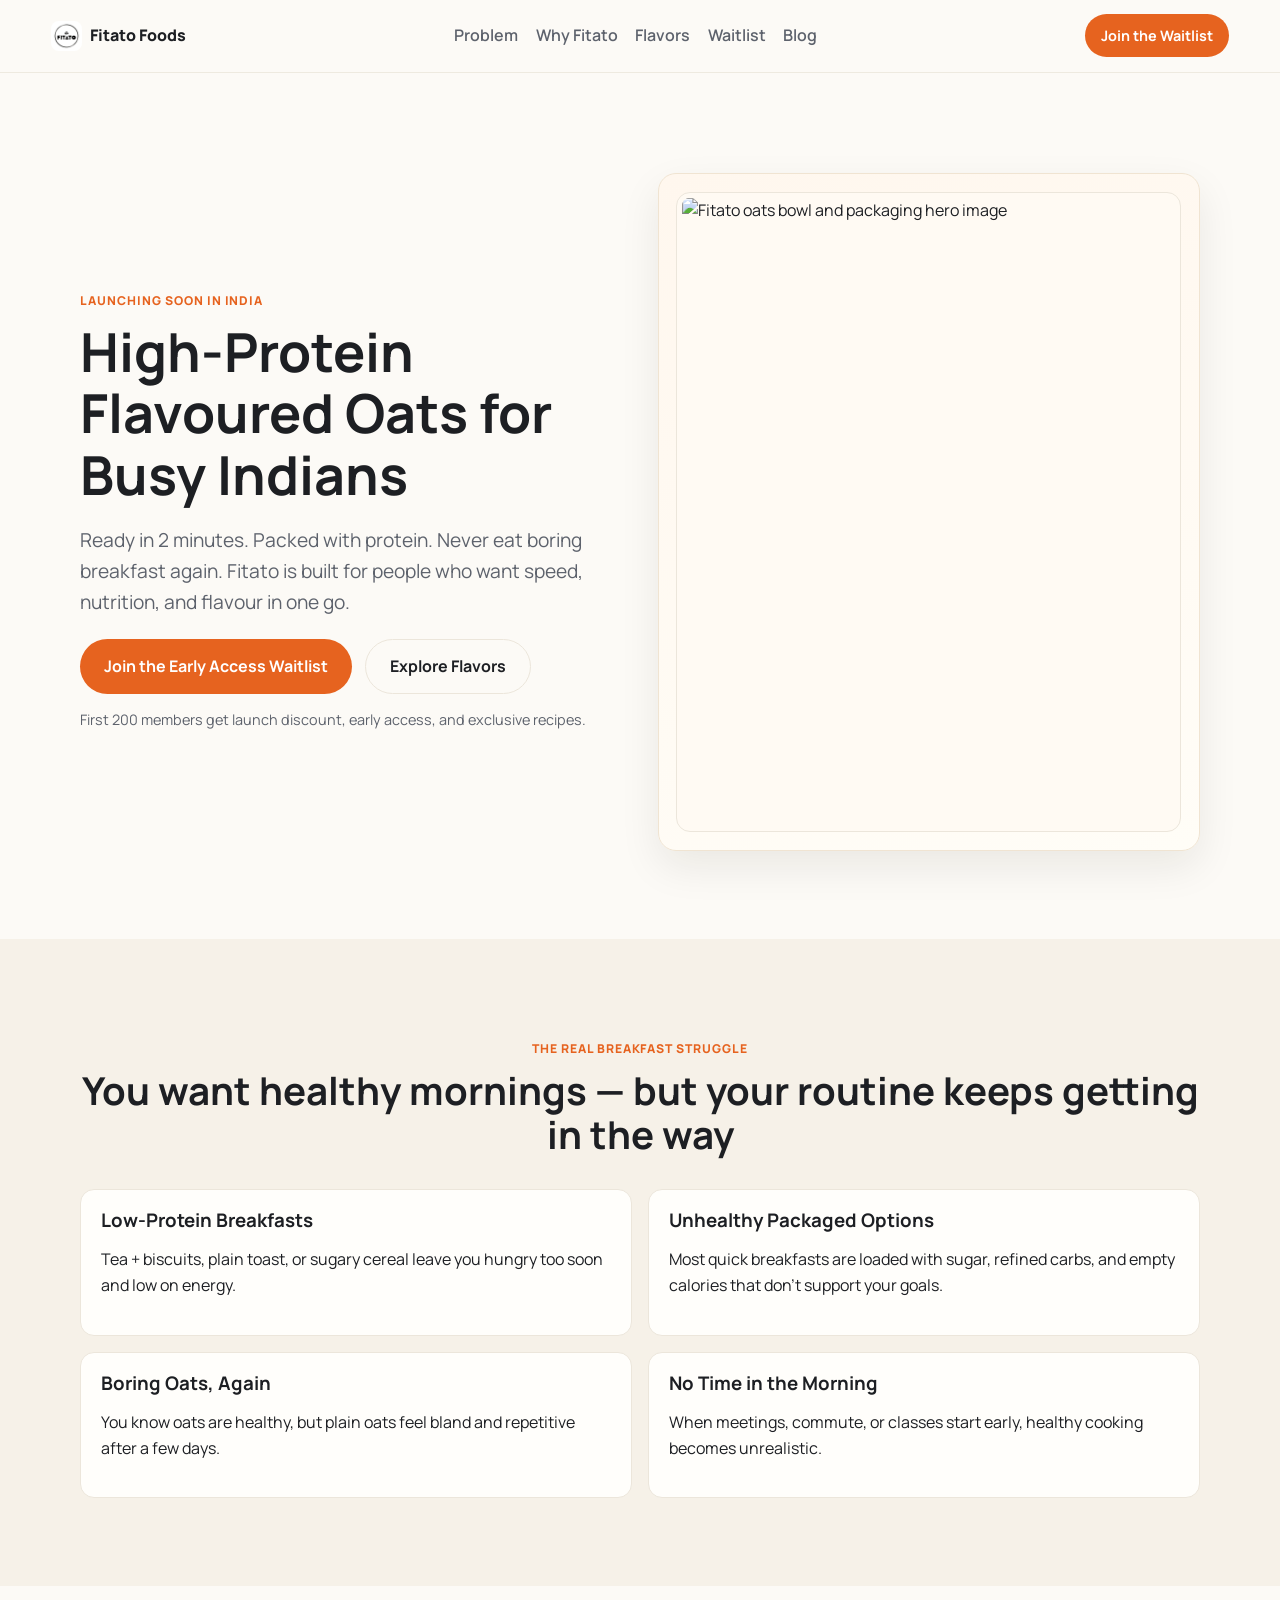
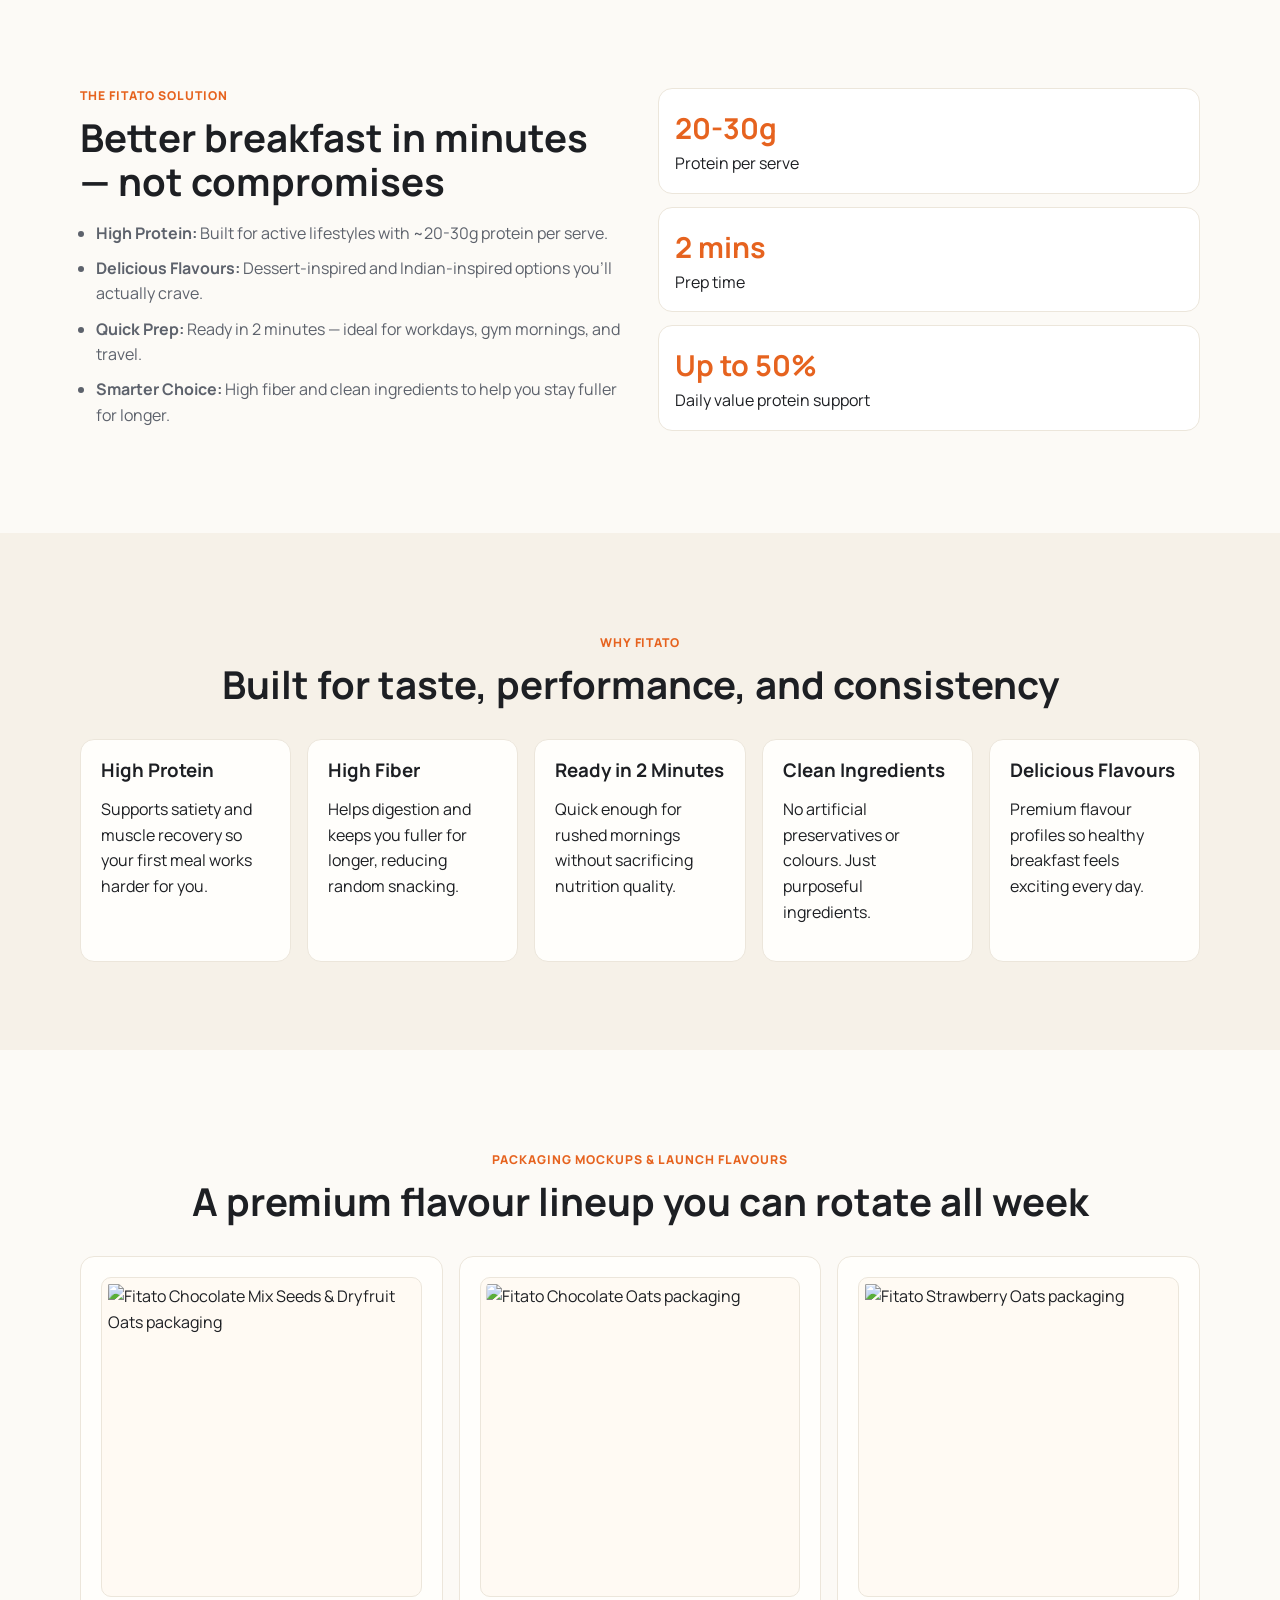
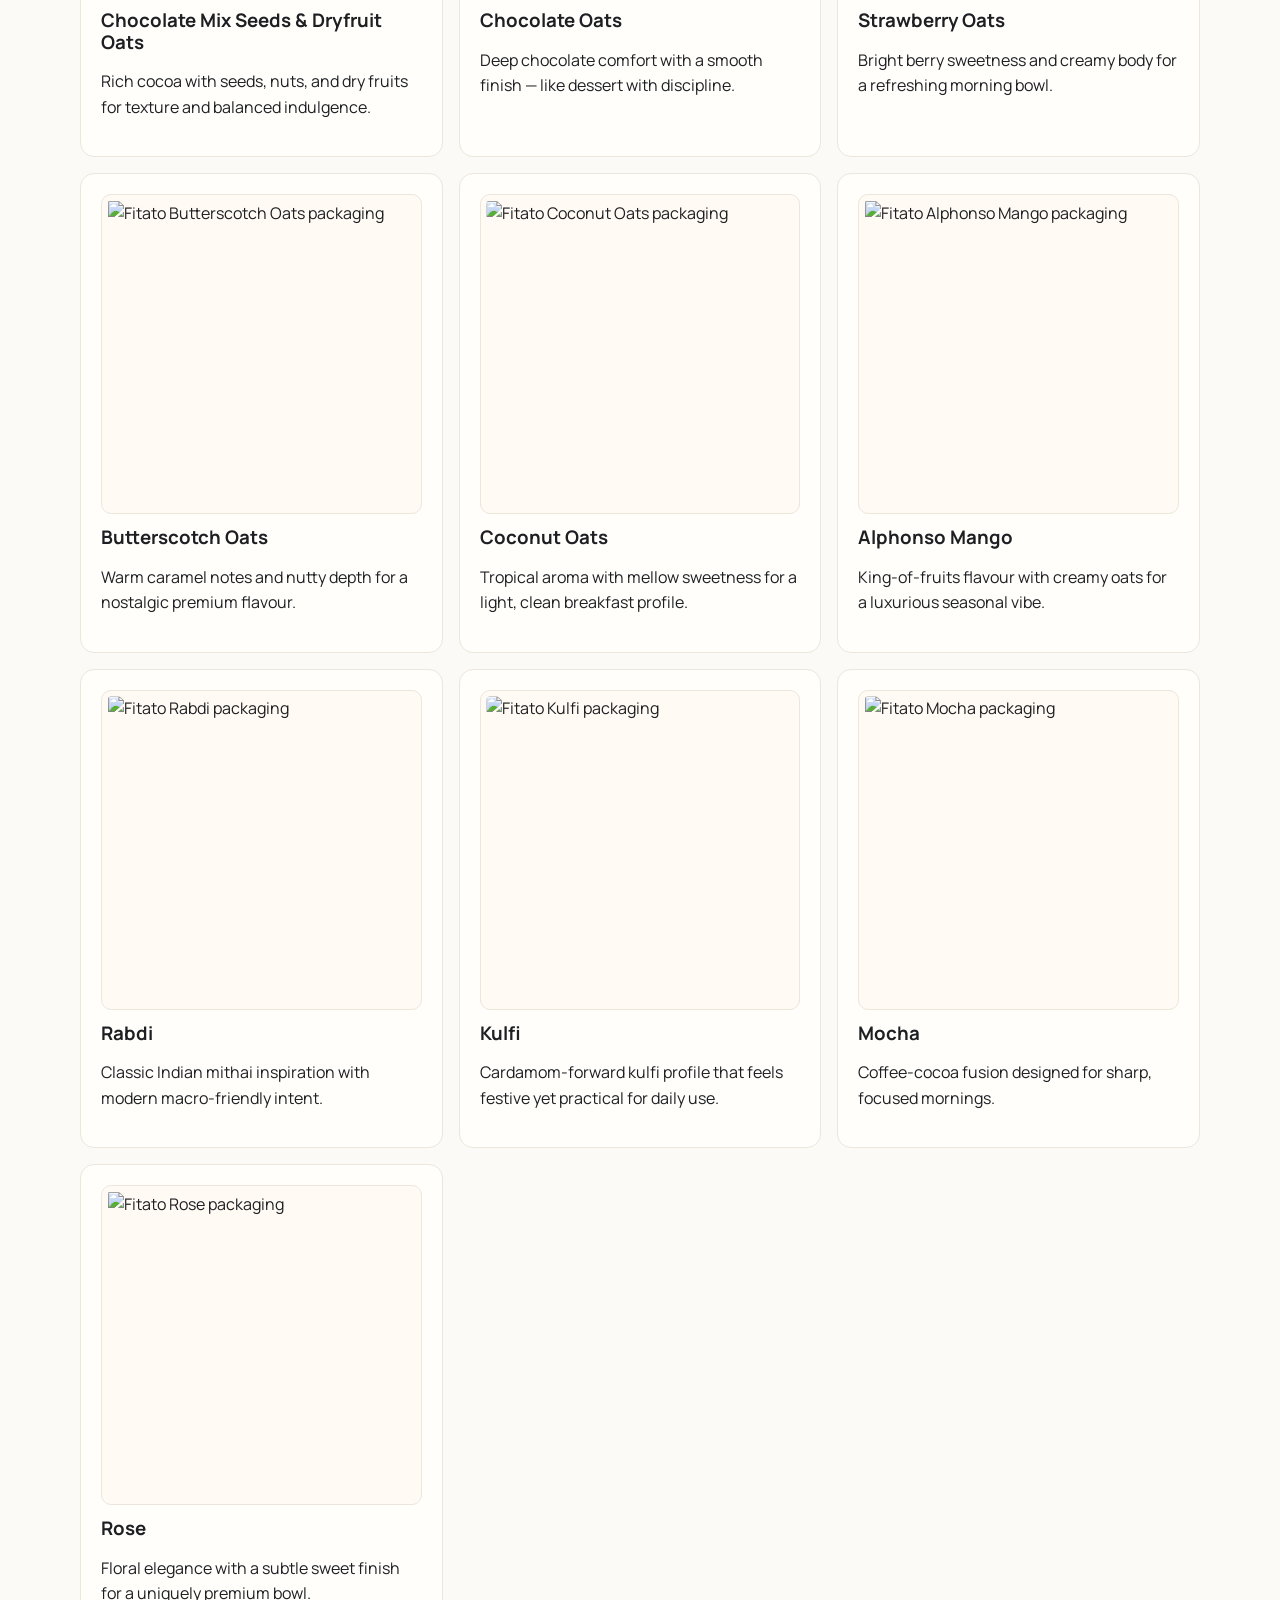
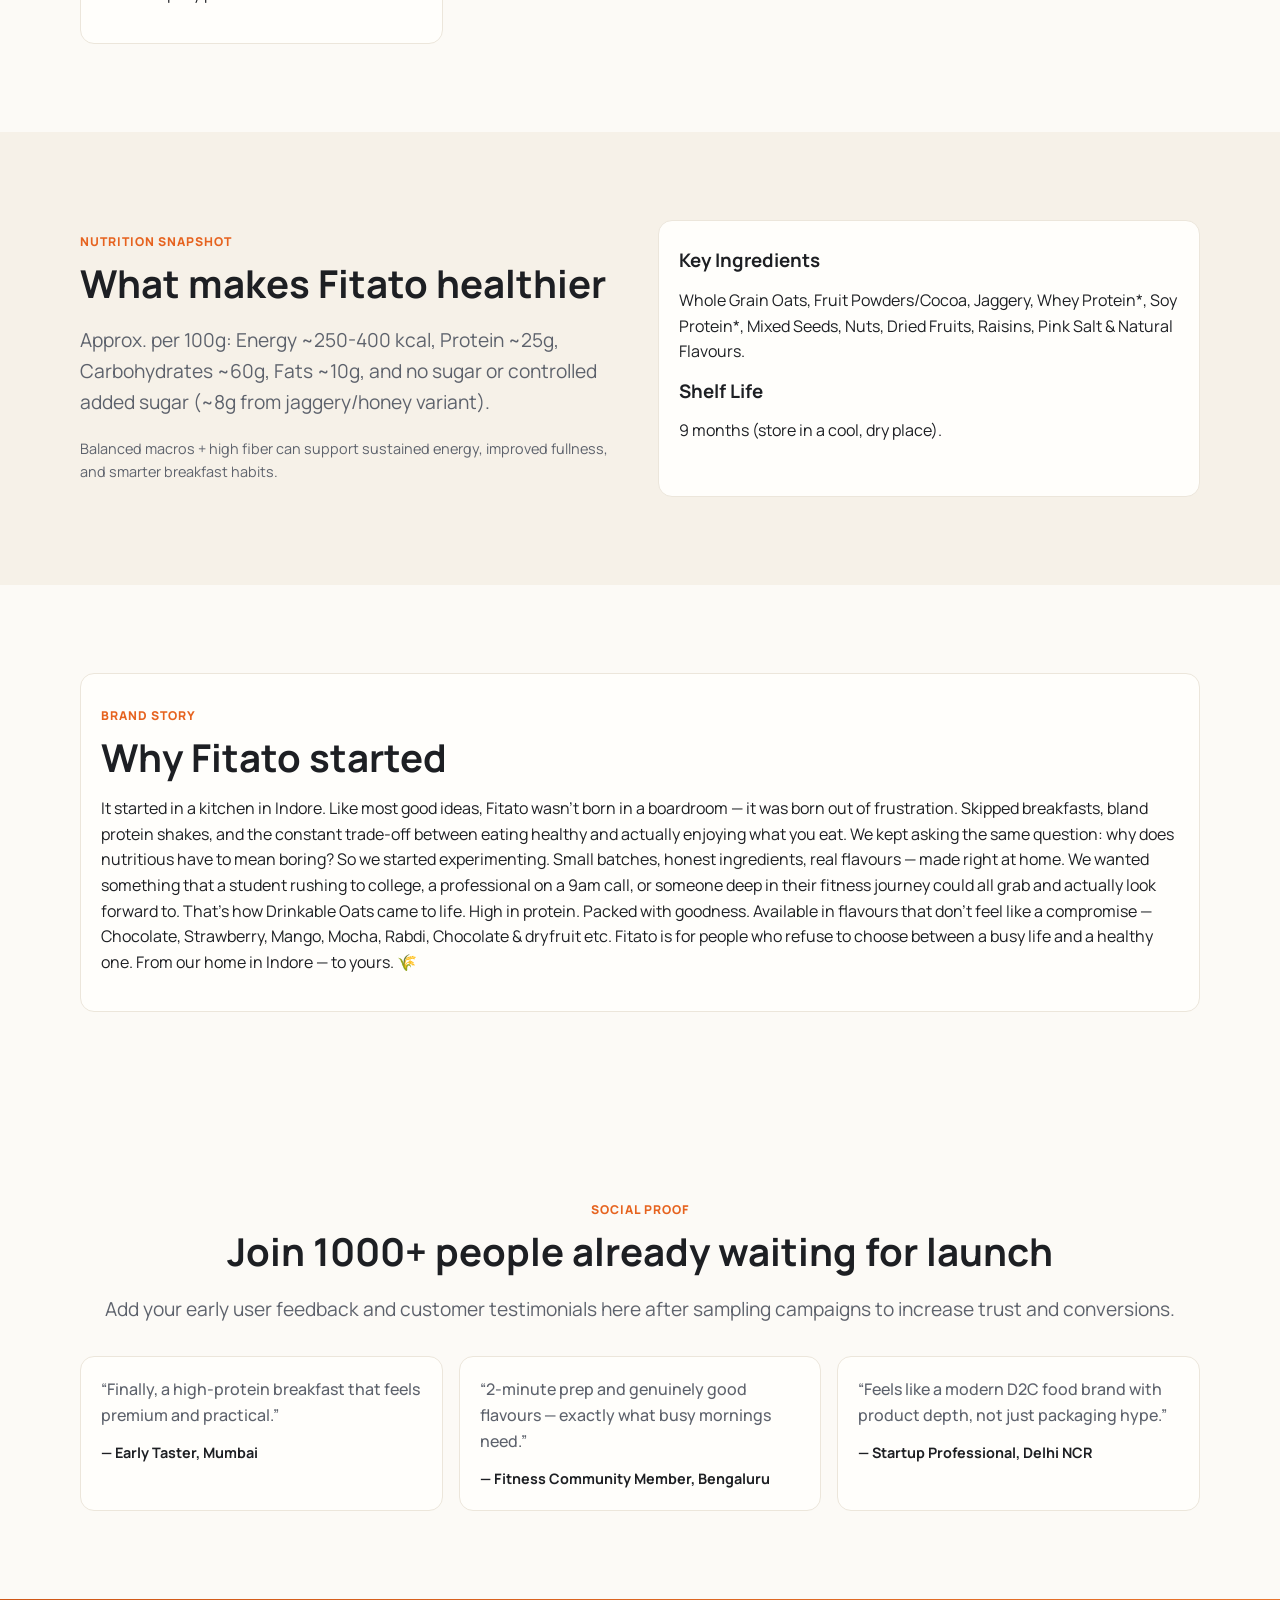
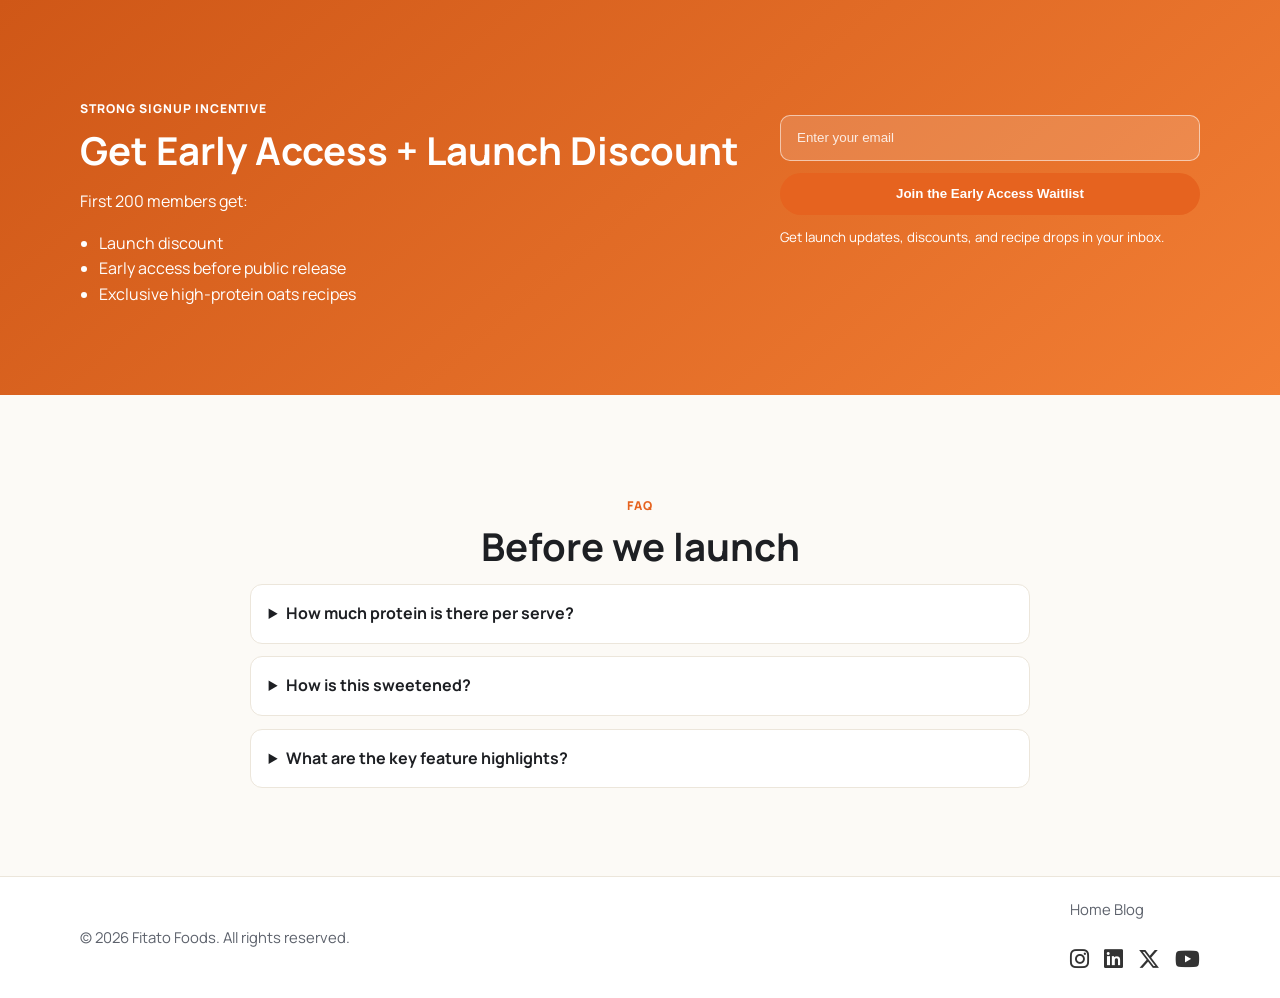
==== commit fc953881: "Update image formats and text in index.html" ====
--- a/index.html
+++ b/index.html
@@ -56,7 +56,7 @@
           "name": "How much protein does Fitato provide?",
           "acceptedAnswer": {
             "@type": "Answer",
-            "text": "Fitato is designed to deliver around 20-30g protein per serve depending on flavour and preparation method."
+            "text": "Fitato is designed to deliver around 20-30g protein per serve, depending on flavour and preparation method."
           }
         },
         {
@@ -109,7 +109,7 @@
           <p class="micro-note">First 200 members get launch discount, early access, and exclusive recipes.</p>
         </div>
         <div class="hero-card reveal" aria-label="Fitato hero product preview">
-          <img class="hero-main-image" src="assets/hero-main-placeholder.png" alt="Fitato oats bowl and packaging hero image" />
+          <img class="hero-main-image" src="assets/hero-main-placeholder.webp" alt="Fitato oats bowl and packaging hero image" />
         </div>
       </div>
     </section>
@@ -187,16 +187,16 @@
         <p class="eyebrow center reveal">Packaging Mockups & Launch Flavours</p>
         <h2 class="center reveal">A premium flavour lineup you can rotate all week</h2>
         <div class="flavor-grid large">
-          <article class="flavor-card reveal"><img class="product-image" src="assets/products/chocolate-mix-seeds-dryfruit.png" alt="Fitato Chocolate Mix Seeds & Dryfruit Oats packaging" /><h3>Chocolate Mix Seeds & Dryfruit Oats</h3><p>Rich cocoa with seeds, nuts, and dry fruits for texture and balanced indulgence.</p></article>
-          <article class="flavor-card reveal"><img class="product-image" src="assets/products/chocolate-oats.png" alt="Fitato Chocolate Oats packaging" /><h3>Chocolate Oats</h3><p>Deep chocolate comfort with a smooth finish — like dessert with discipline.</p></article>
-          <article class="flavor-card reveal"><img class="product-image" src="assets/products/strawberry-oats.png" alt="Fitato Strawberry Oats packaging" /><h3>Strawberry Oats</h3><p>Bright berry sweetness and creamy body for a refreshing morning bowl.</p></article>
-          <article class="flavor-card reveal"><img class="product-image" src="assets/products/butterscotch-oats.png" alt="Fitato Butterscotch Oats packaging" /><h3>Butterscotch Oats</h3><p>Warm caramel notes and nutty depth for a nostalgic premium flavour.</p></article>
-          <article class="flavor-card reveal"><img class="product-image" src="assets/products/coconut-oats.png" alt="Fitato Coconut Oats packaging" /><h3>Coconut Oats</h3><p>Tropical aroma with mellow sweetness for a light, clean breakfast profile.</p></article>
-          <article class="flavor-card reveal"><img class="product-image" src="assets/products/alphonso-mango.png" alt="Fitato Alphonso Mango packaging" /><h3>Alphonso Mango</h3><p>King-of-fruits flavour with creamy oats for a luxurious seasonal vibe.</p></article>
-          <article class="flavor-card reveal"><img class="product-image" src="assets/products/rabdi.png" alt="Fitato Rabdi packaging" /><h3>Rabdi</h3><p>Classic Indian mithai inspiration with modern macro-friendly intent.</p></article>
-          <article class="flavor-card reveal"><img class="product-image" src="assets/products/kulfi.png" alt="Fitato Kulfi packaging" /><h3>Kulfi</h3><p>Cardamom-forward kulfi profile that feels festive yet practical for daily use.</p></article>
-          <article class="flavor-card reveal"><img class="product-image" src="assets/products/mocha.png" alt="Fitato Mocha packaging" /><h3>Mocha</h3><p>Coffee-cocoa fusion designed for sharp, focused mornings.</p></article>
-          <article class="flavor-card reveal"><img class="product-image" src="assets/products/rose.png" alt="Fitato Rose packaging" /><h3>Rose</h3><p>Floral elegance with a subtle sweet finish for a uniquely premium bowl.</p></article>
+          <article class="flavor-card reveal"><img class="product-image" src="assets/products/chocolate-mix-seeds-dryfruit.webp" alt="Fitato Chocolate Mix Seeds & Dryfruit Oats packaging" /><h3>Chocolate Mix Seeds & Dryfruit Oats</h3><p>Rich cocoa with seeds, nuts, and dry fruits for texture and balanced indulgence.</p></article>
+          <article class="flavor-card reveal"><img class="product-image" src="assets/products/chocolate-oats.webp" alt="Fitato Chocolate Oats packaging" /><h3>Chocolate Oats</h3><p>Deep chocolate comfort with a smooth finish — like dessert with discipline.</p></article>
+          <article class="flavor-card reveal"><img class="product-image" src="assets/products/strawberry-oats.webp" alt="Fitato Strawberry Oats packaging" /><h3>Strawberry Oats</h3><p>Bright berry sweetness and creamy body for a refreshing morning bowl.</p></article>
+          <article class="flavor-card reveal"><img class="product-image" src="assets/products/butterscotch-oats.webp" alt="Fitato Butterscotch Oats packaging" /><h3>Butterscotch Oats</h3><p>Warm caramel notes and nutty depth for a nostalgic premium flavour.</p></article>
+          <article class="flavor-card reveal"><img class="product-image" src="assets/products/coconut-oats.webp" alt="Fitato Coconut Oats packaging" /><h3>Coconut Oats</h3><p>Tropical aroma with mellow sweetness for a light, clean breakfast profile.</p></article>
+          <article class="flavor-card reveal"><img class="product-image" src="assets/products/alphonso-mango.webp" alt="Fitato Alphonso Mango packaging" /><h3>Alphonso Mango</h3><p>King-of-fruits flavour with creamy oats for a luxurious seasonal vibe.</p></article>
+          <article class="flavor-card reveal"><img class="product-image" src="assets/products/rabdi.webp" alt="Fitato Rabdi packaging" /><h3>Rabdi</h3><p>Classic Indian mithai inspiration with modern macro-friendly intent.</p></article>
+          <article class="flavor-card reveal"><img class="product-image" src="assets/products/kulfi.webp" alt="Fitato Kulfi packaging" /><h3>Kulfi</h3><p>Cardamom-forward kulfi profile that feels festive yet practical for daily use.</p></article>
+          <article class="flavor-card reveal"><img class="product-image" src="assets/products/mocha.webp" alt="Fitato Mocha packaging" /><h3>Mocha</h3><p>Coffee-cocoa fusion designed for sharp, focused mornings.</p></article>
+          <article class="flavor-card reveal"><img class="product-image" src="assets/products/rose.webp" alt="Fitato Rose packaging" /><h3>Rose</h3><p>Floral elegance with a subtle sweet finish for a uniquely premium bowl.</p></article>
         </div>
       </div>
     </section>
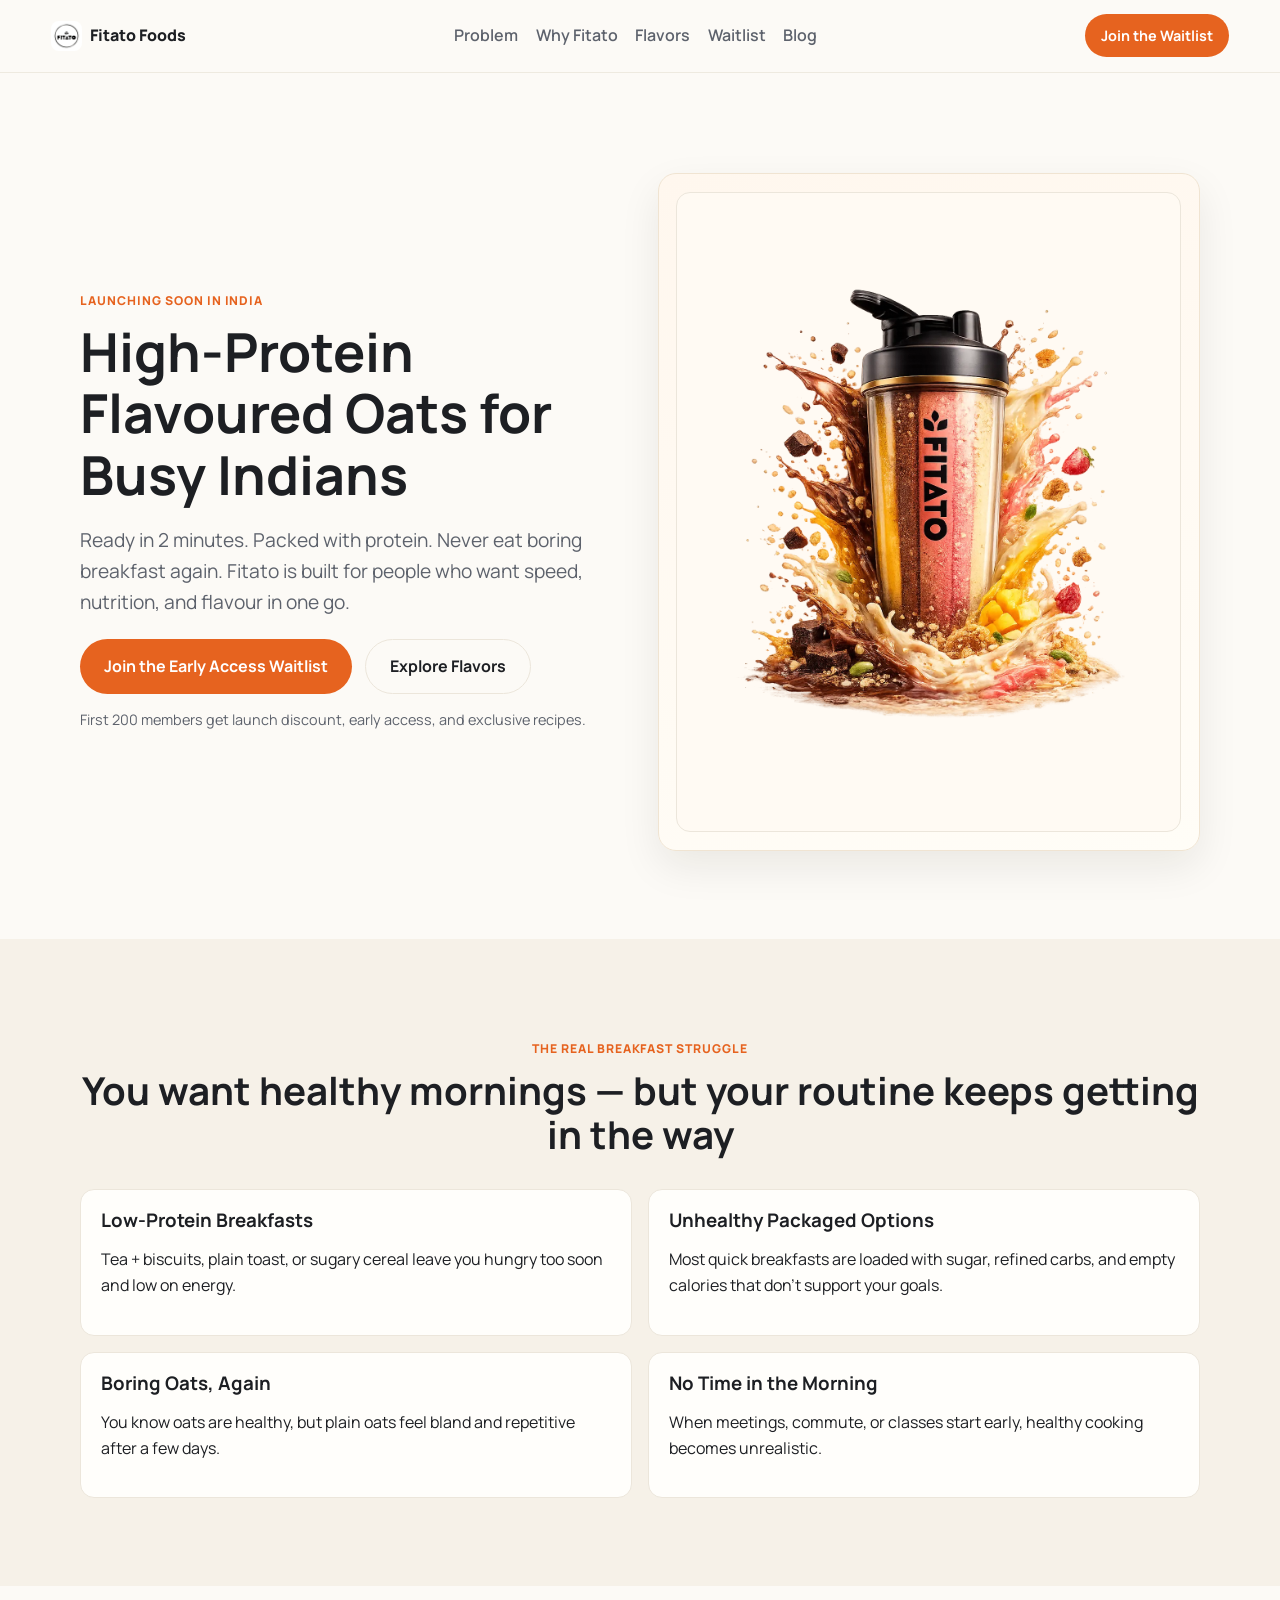
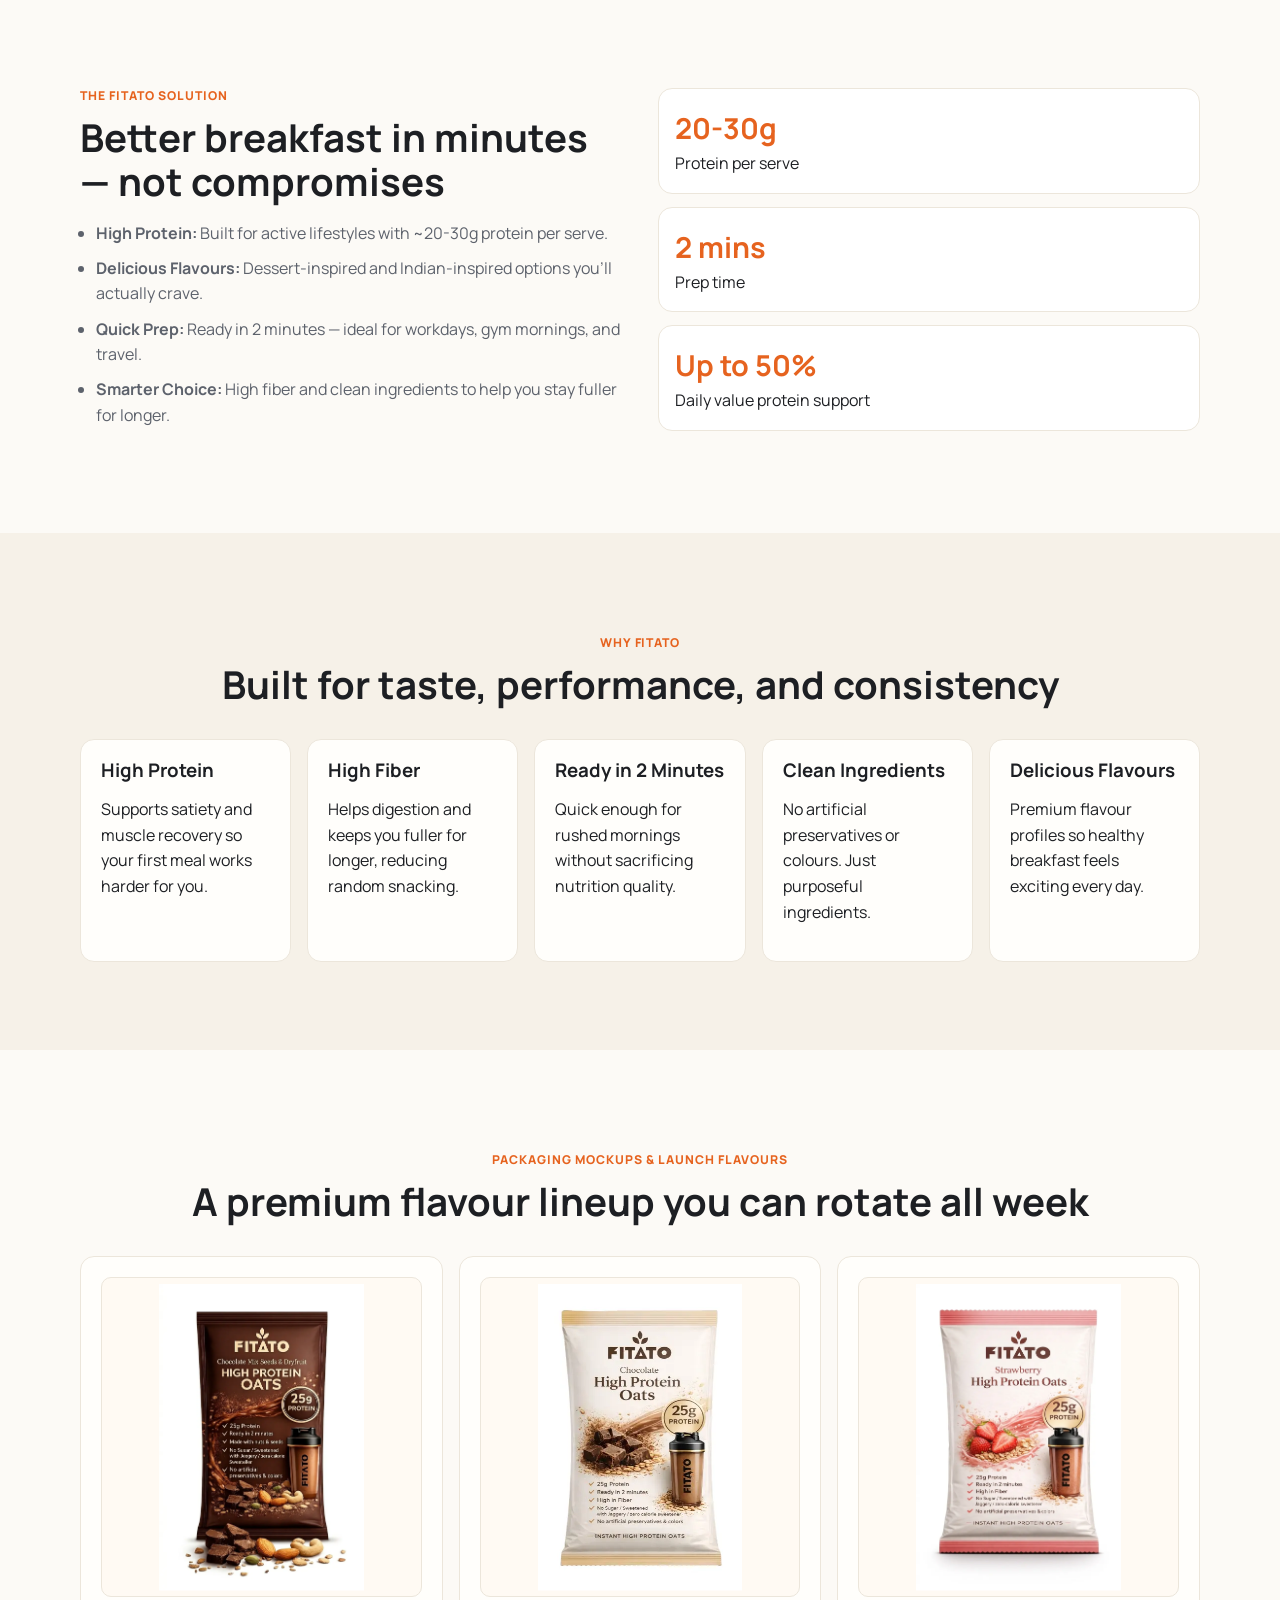
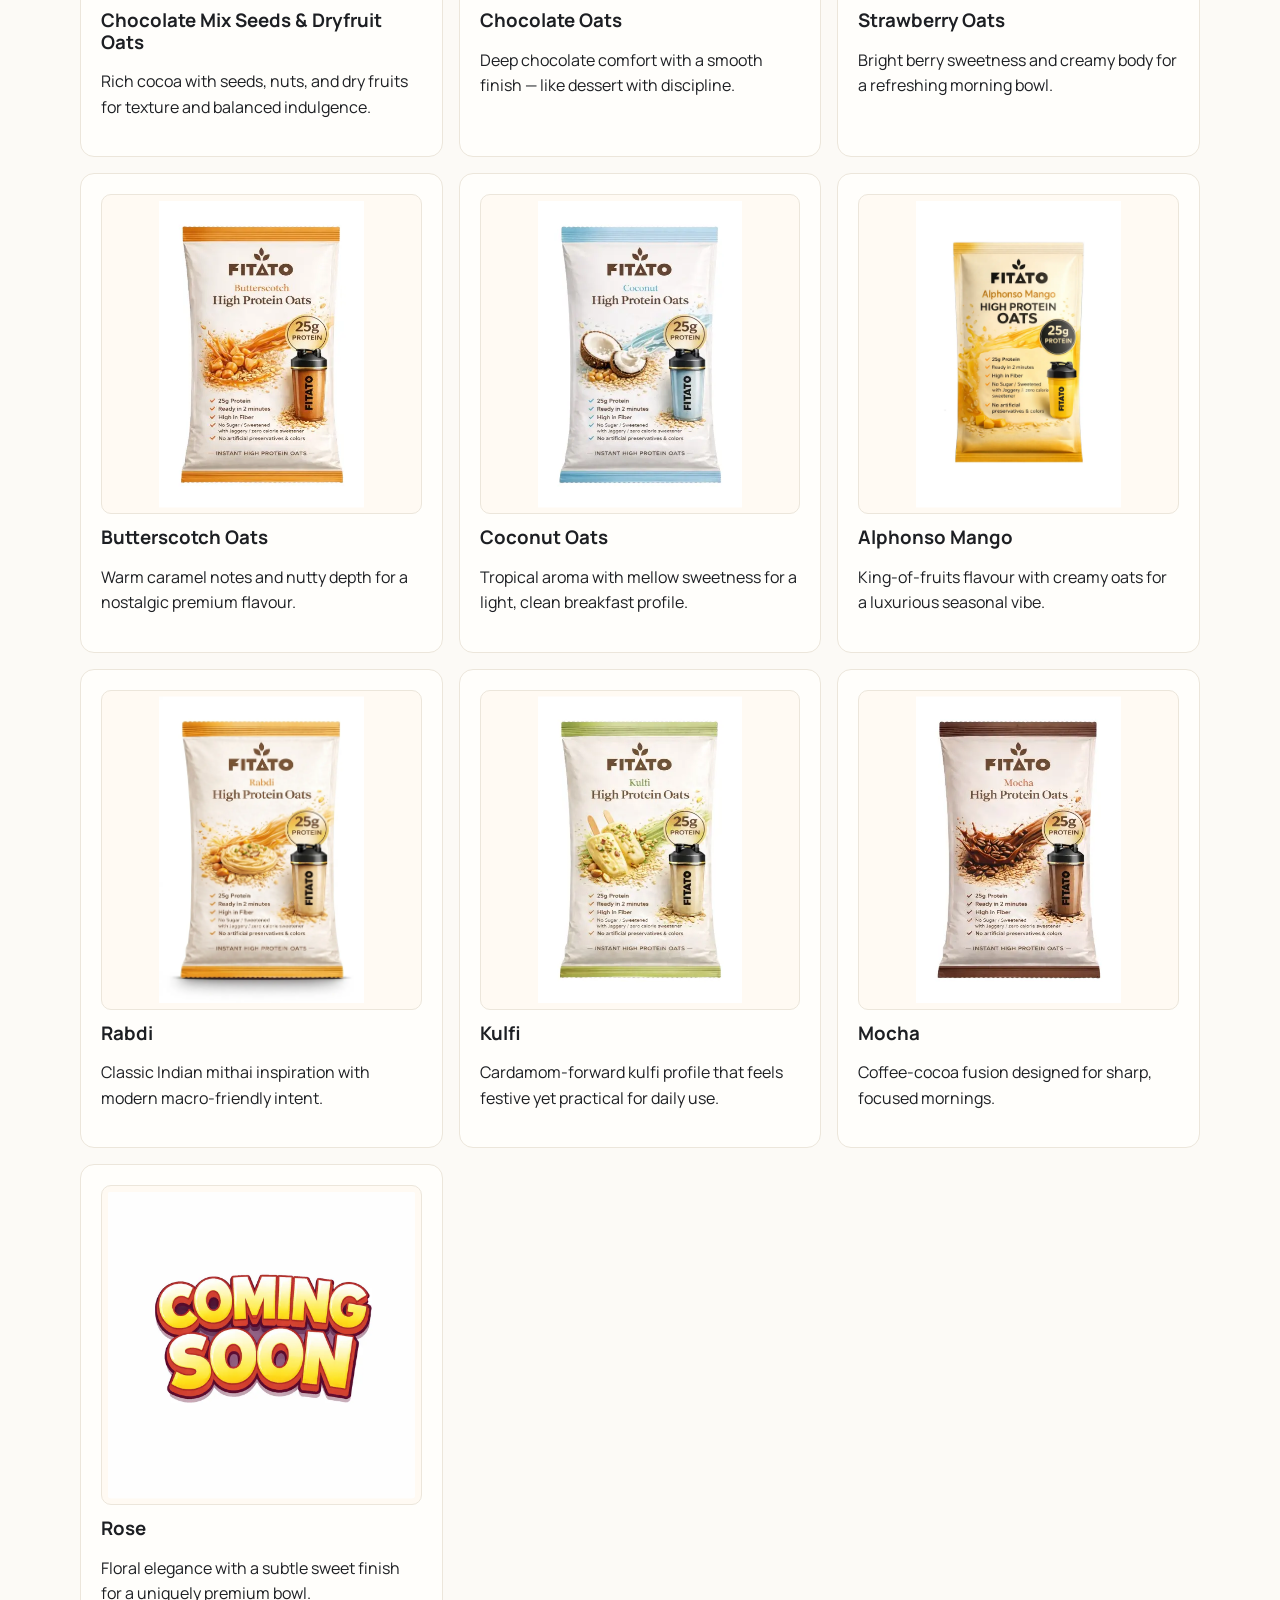
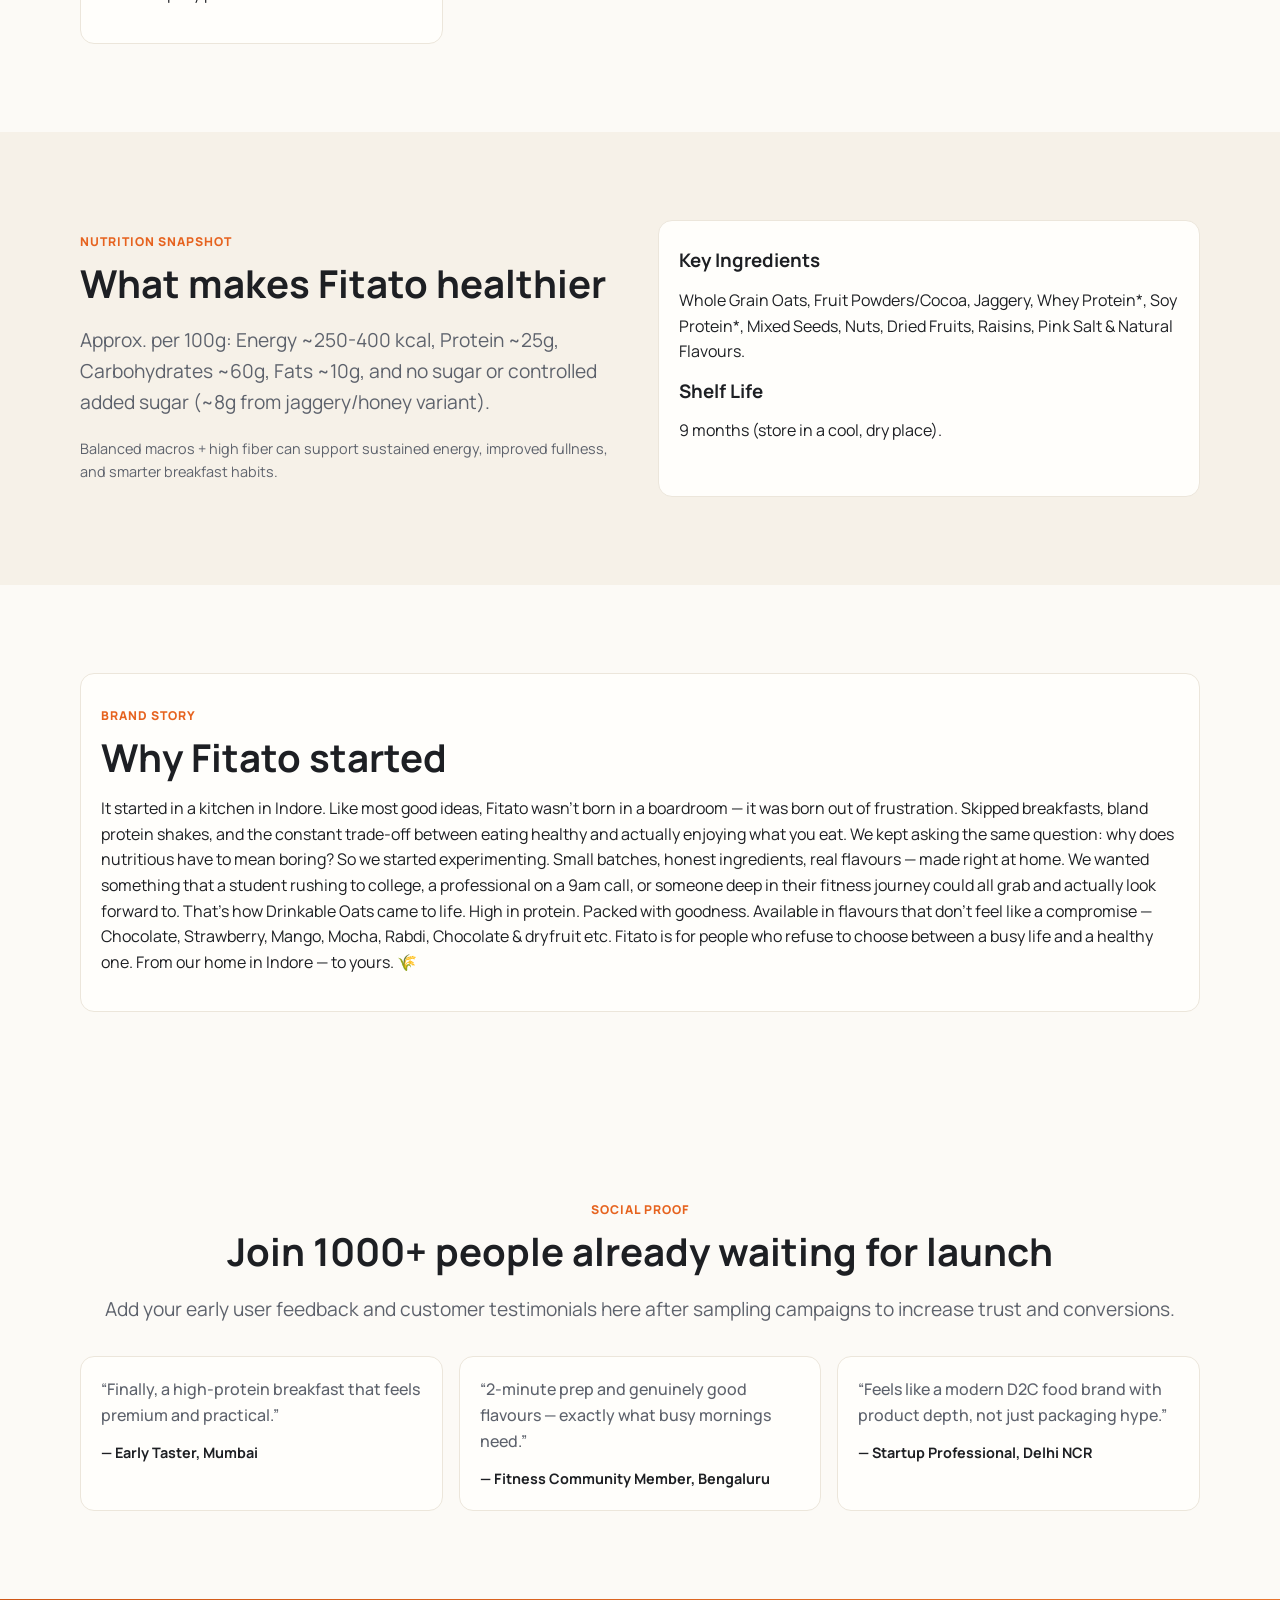
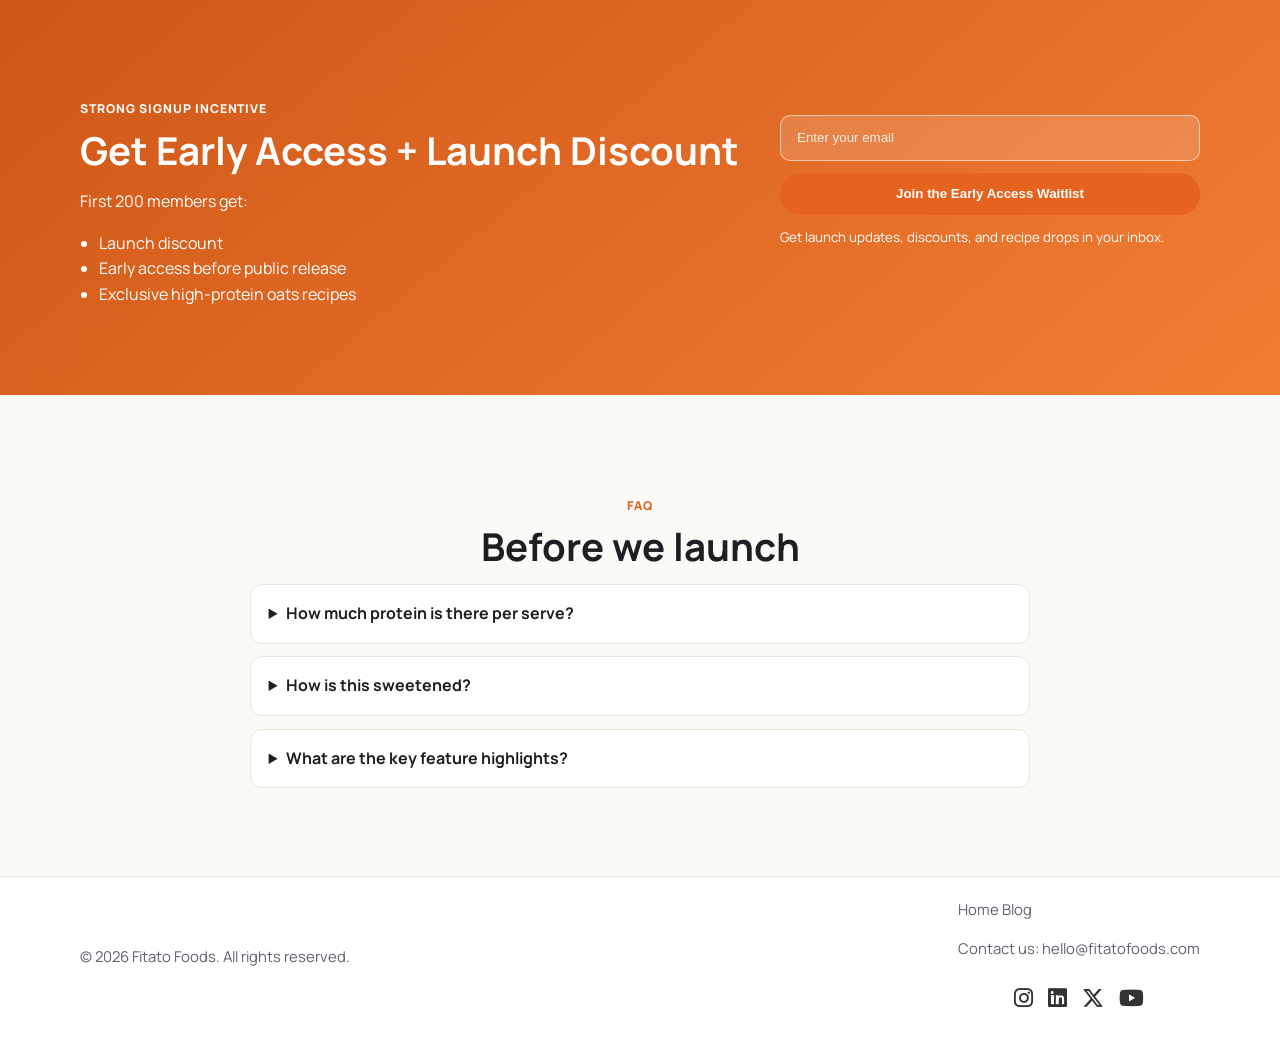
==== commit a327d57b: "Add contact email to index.html" ====
--- a/index.html
+++ b/index.html
@@ -302,6 +302,7 @@
         <a href="index.html">Home</a>
 
         <a href="blog.html">Blog</a>
+        <p>Contact us: <a href="mailto:hello@fitatofoods.com">hello@fitatofoods.com</a></p>
         <div class="social-icons">
   <a href="https://www.instagram.com/fitato.in/" target="_blank">
     <i class="fab fa-instagram"></i>
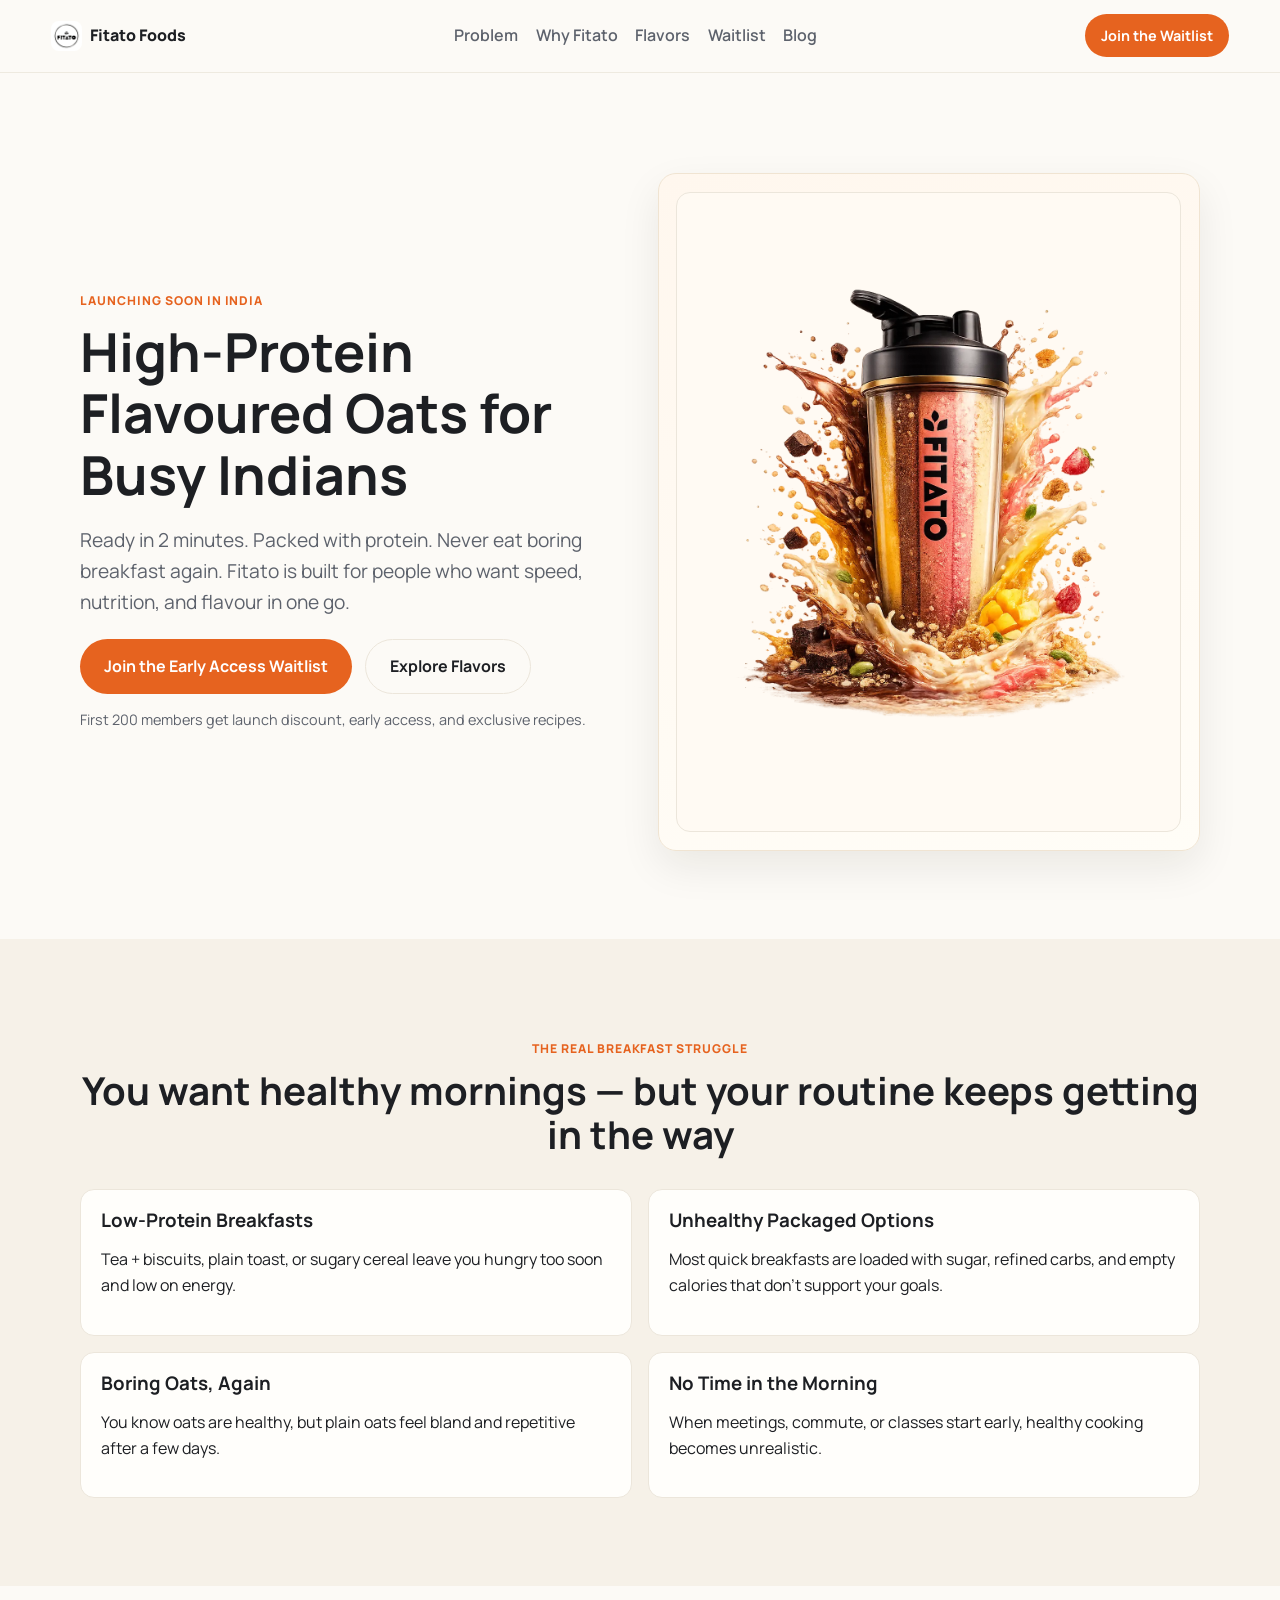
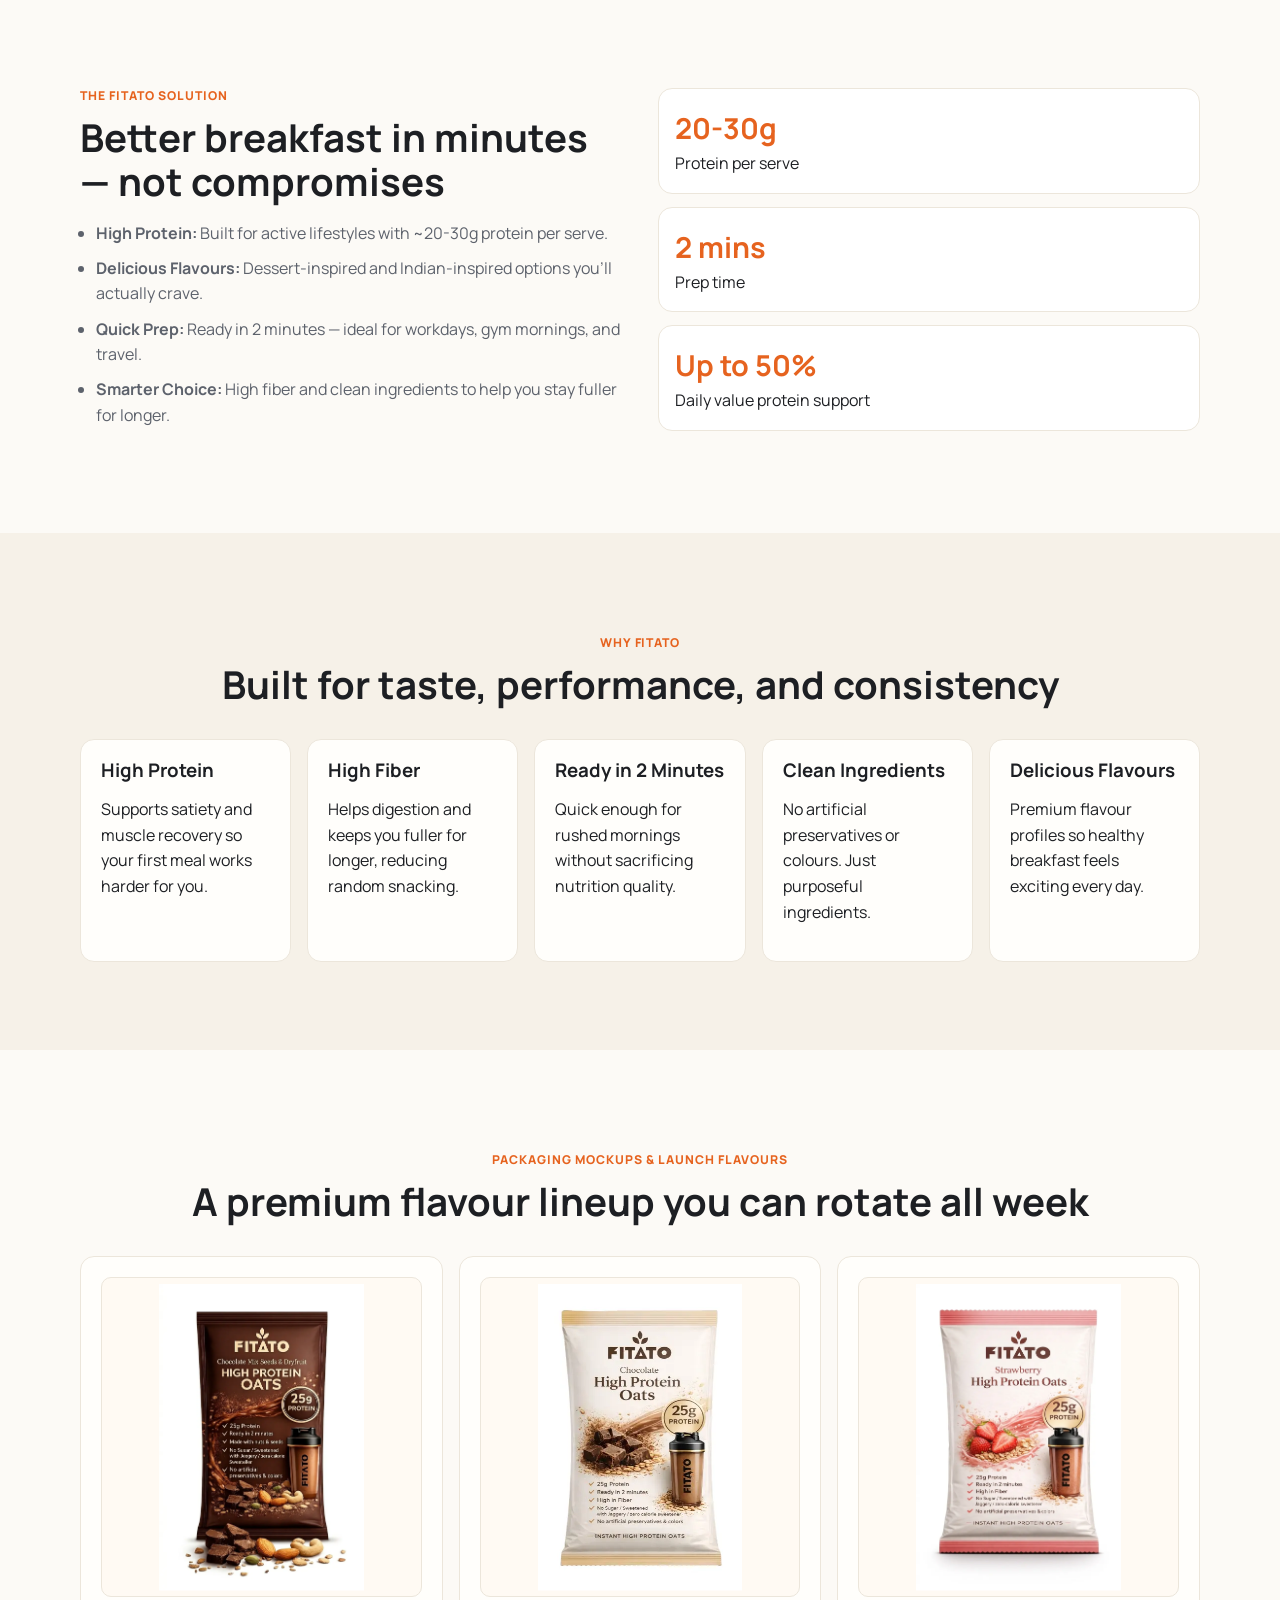
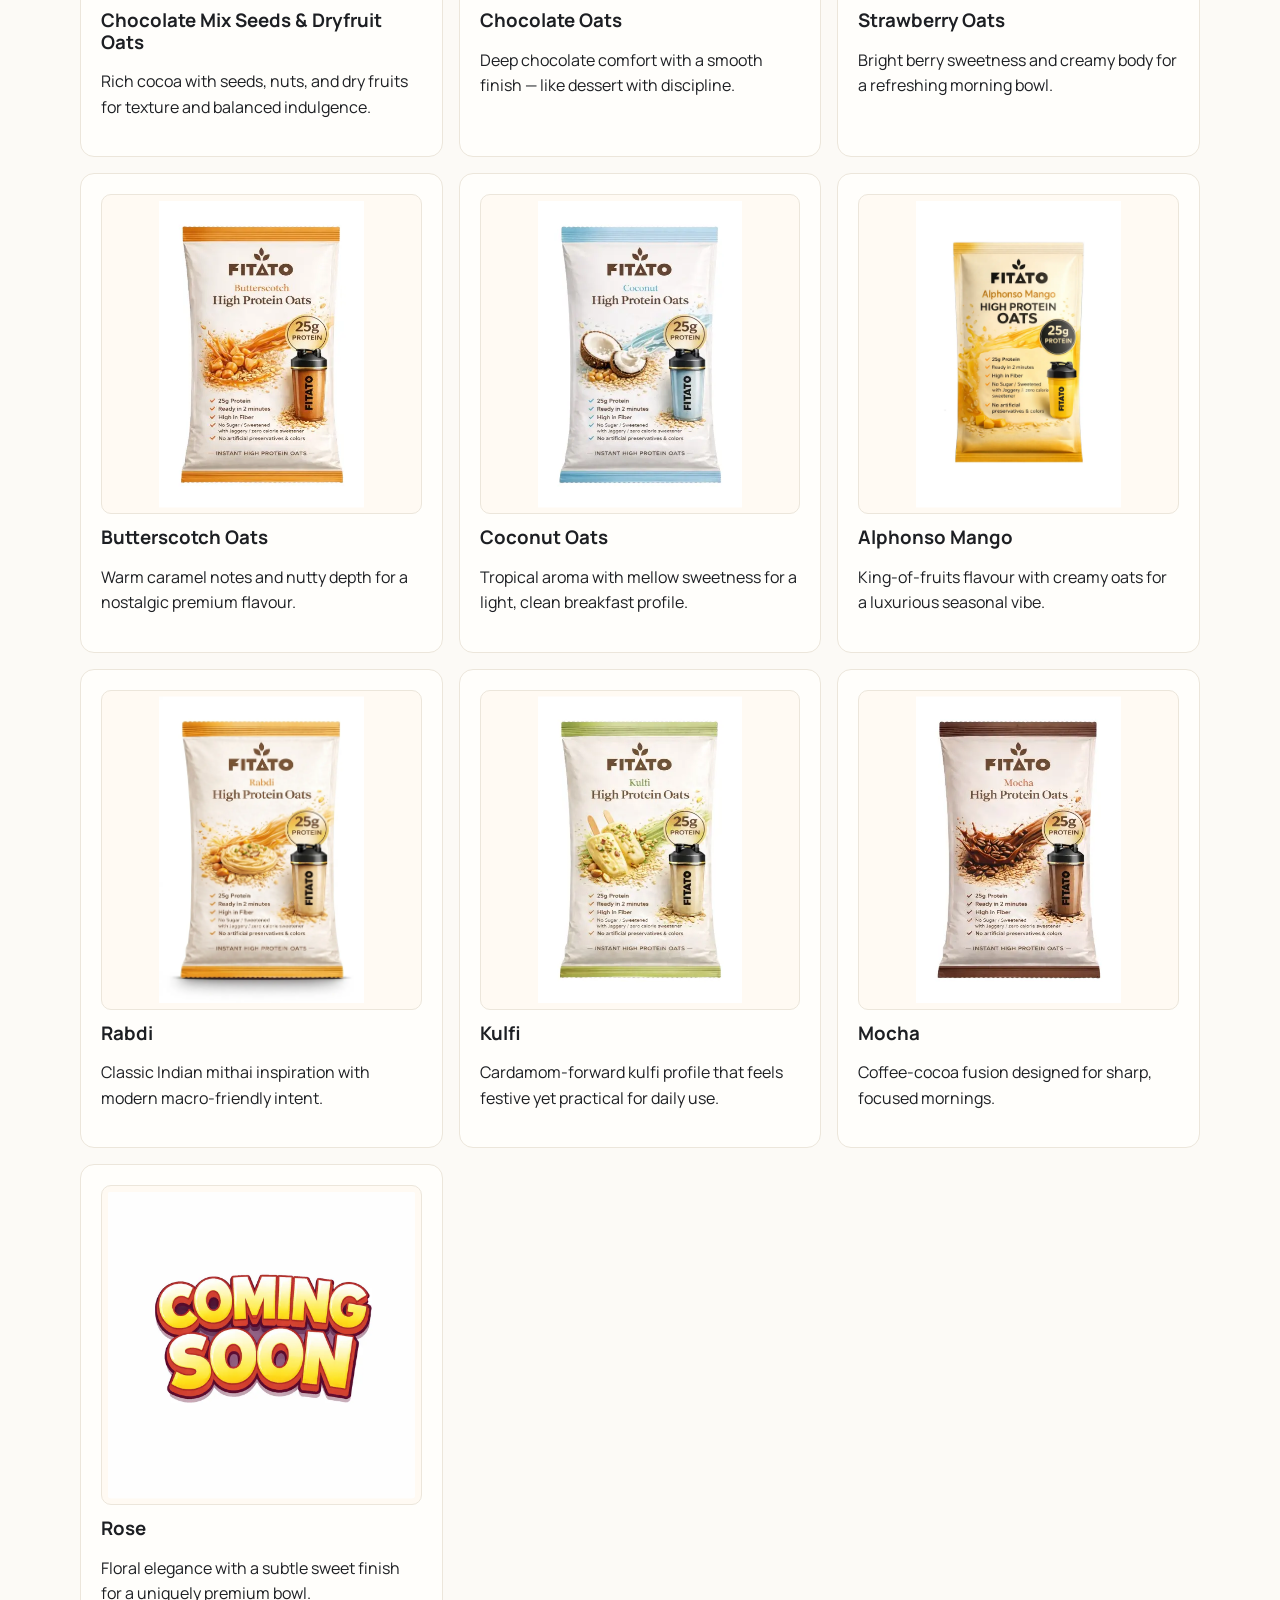
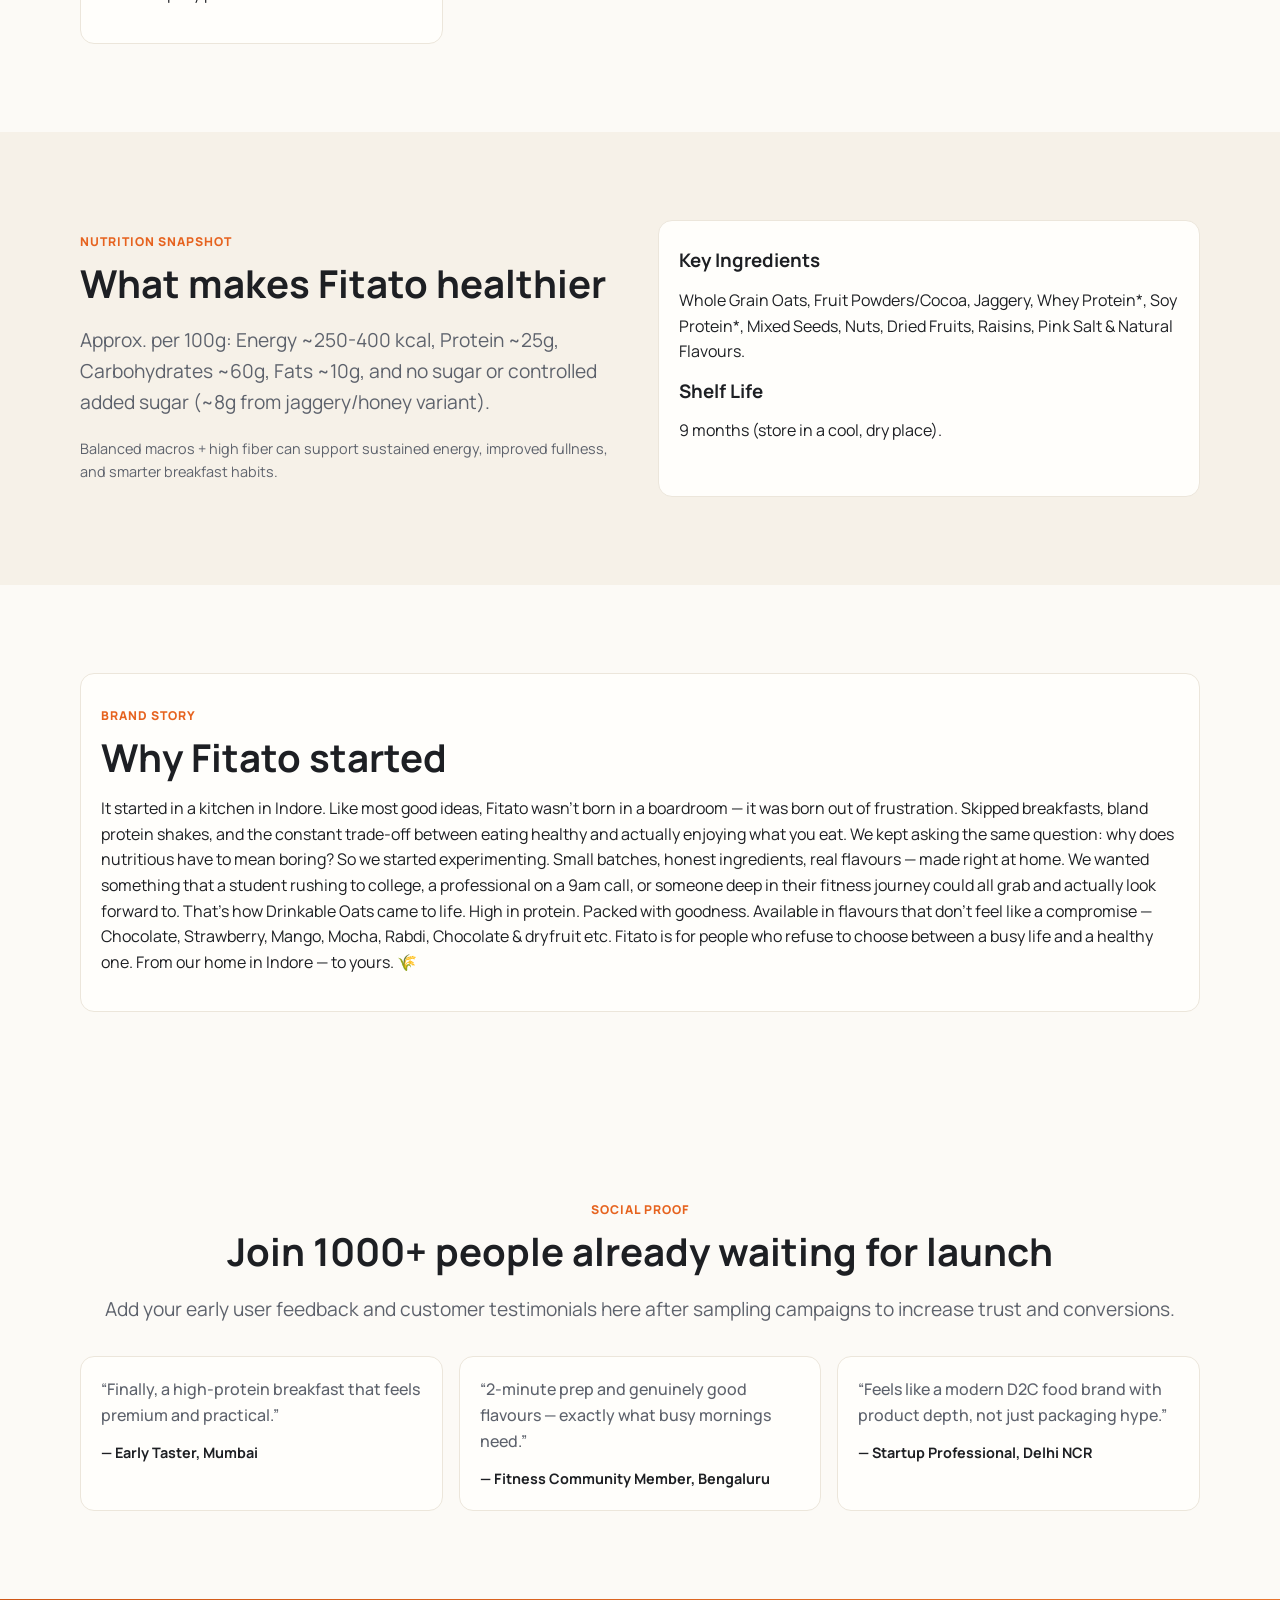
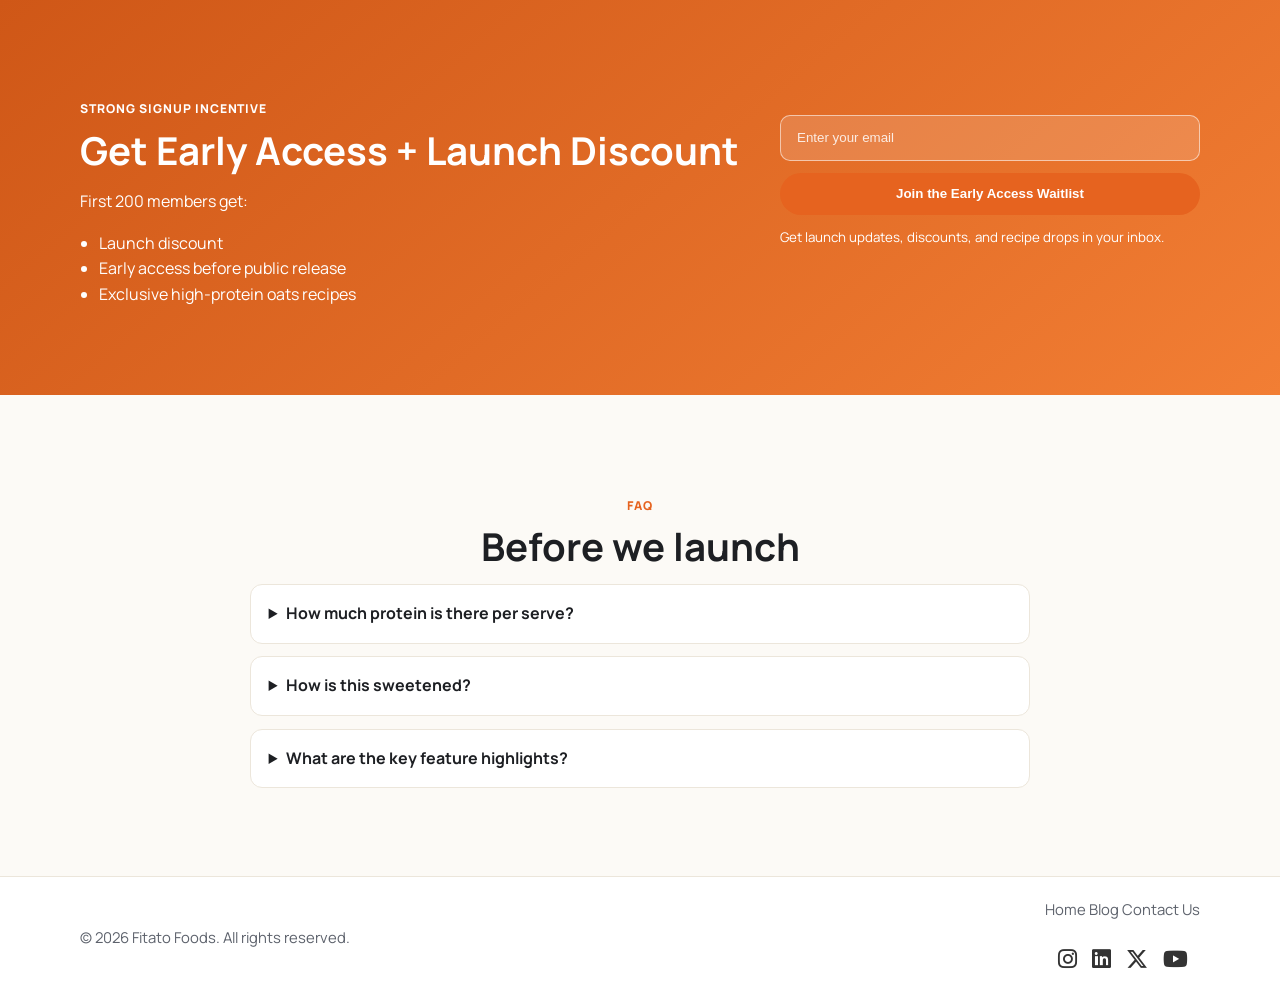
==== commit 751c5985: "Update contact email and link text in index.html" ====
--- a/index.html
+++ b/index.html
@@ -302,7 +302,7 @@
         <a href="index.html">Home</a>
 
         <a href="blog.html">Blog</a>
-        <p>Contact us: <a href="mailto:hello@fitatofoods.com">hello@fitatofoods.com</a></p>
+        <a href="mailto:info@fitato.in">Contact Us</a>
         <div class="social-icons">
   <a href="https://www.instagram.com/fitato.in/" target="_blank">
     <i class="fab fa-instagram"></i>
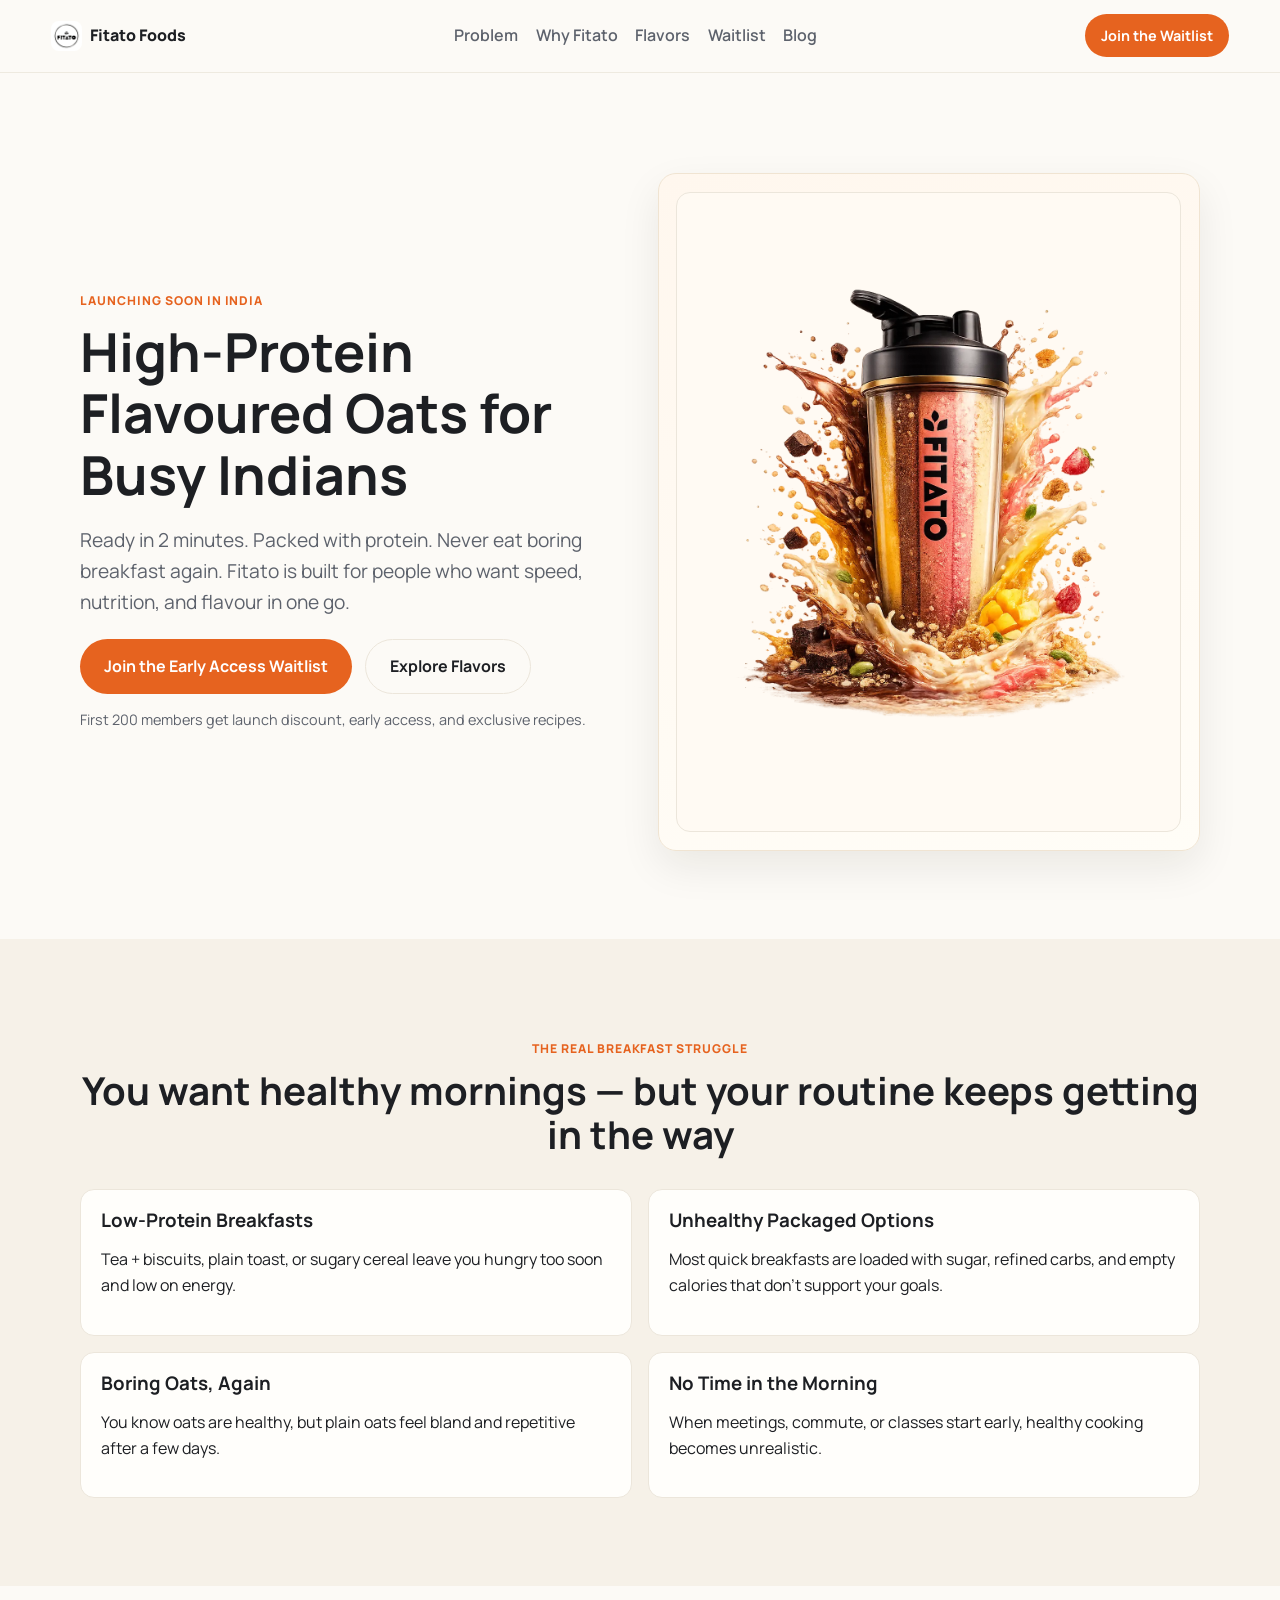
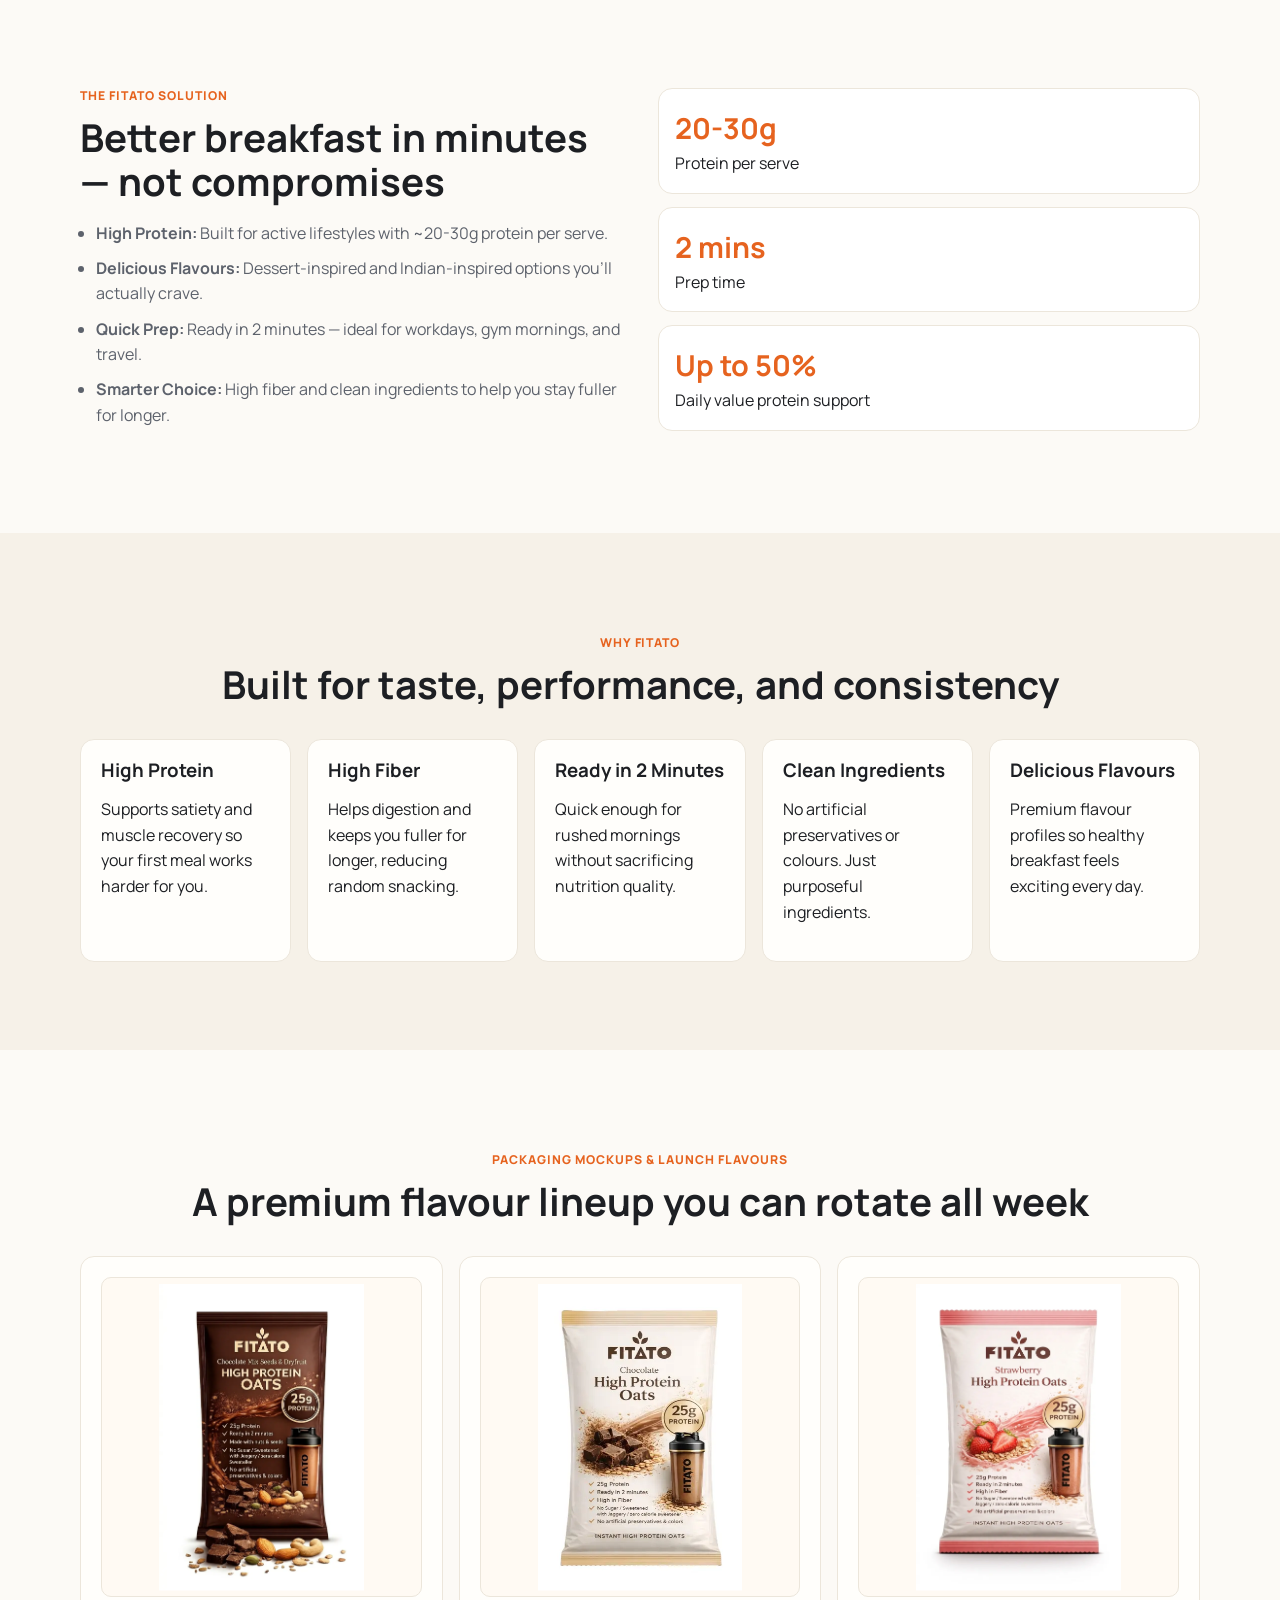
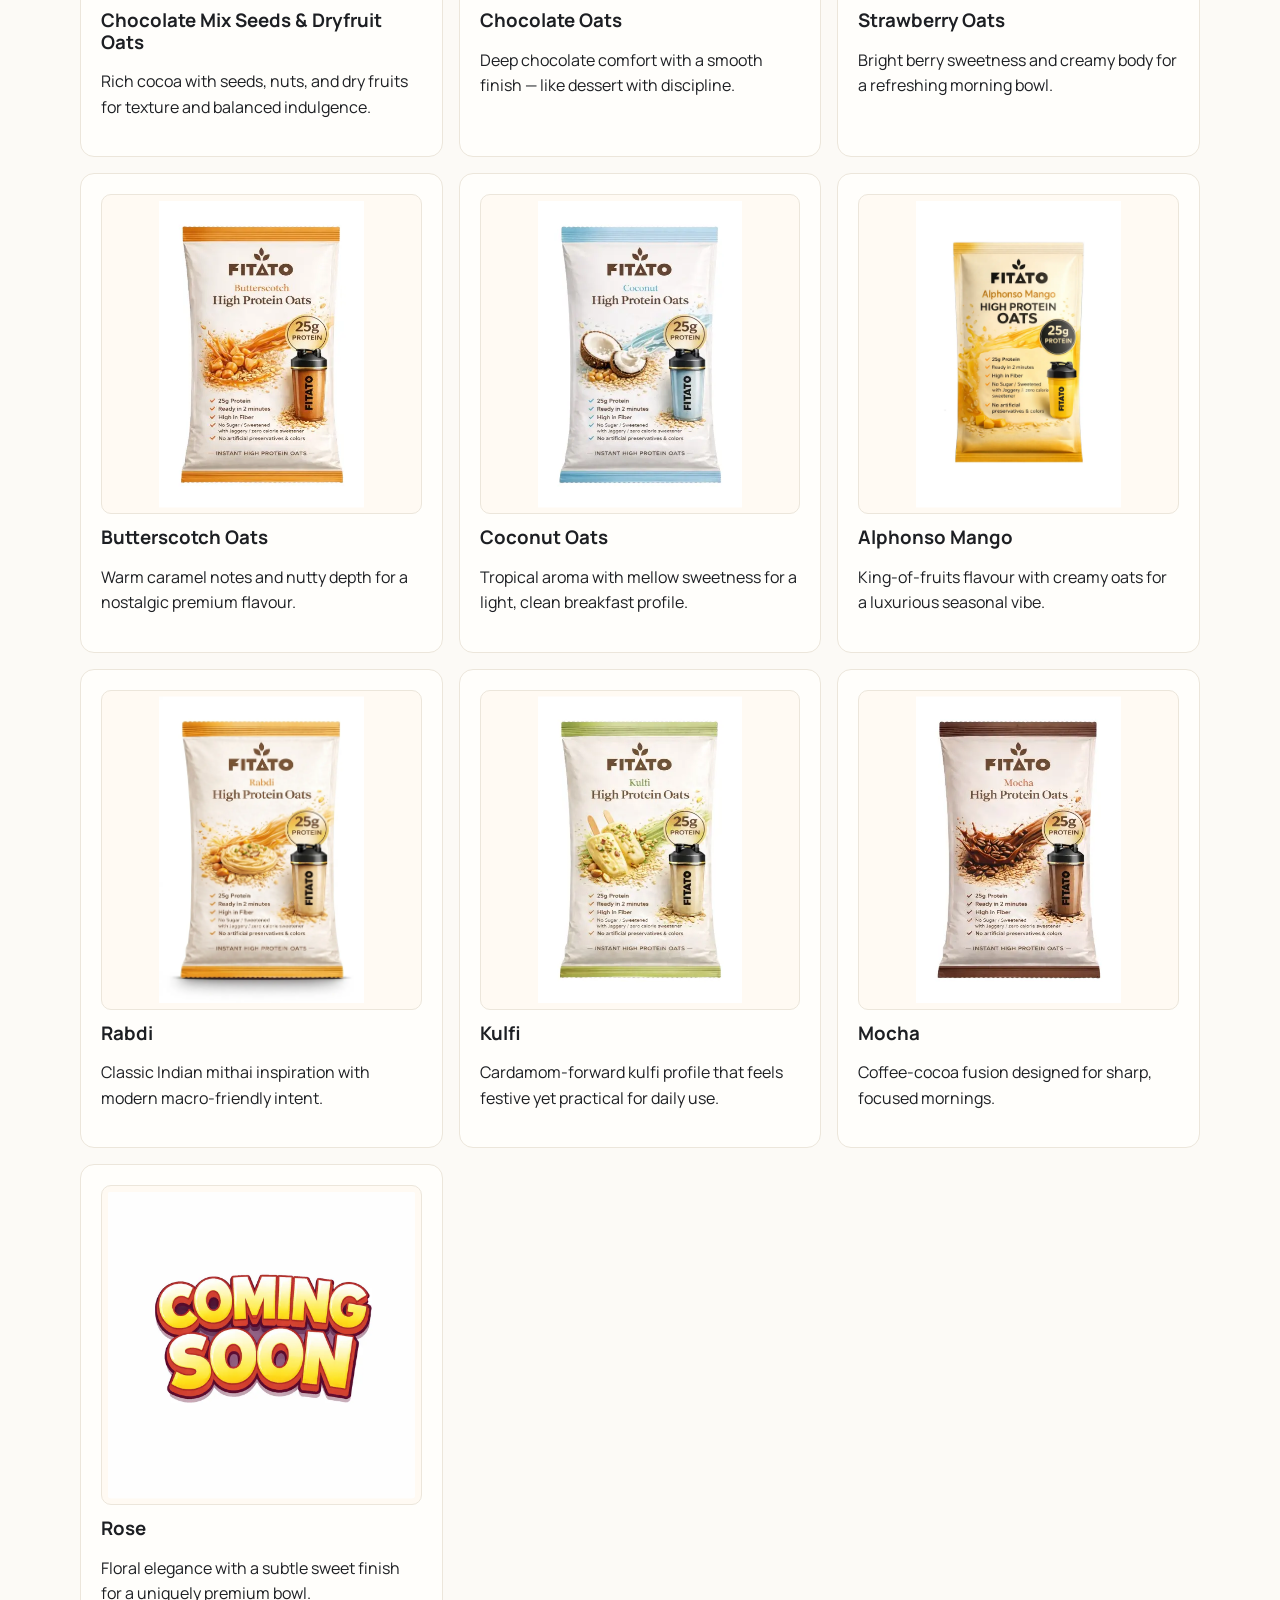
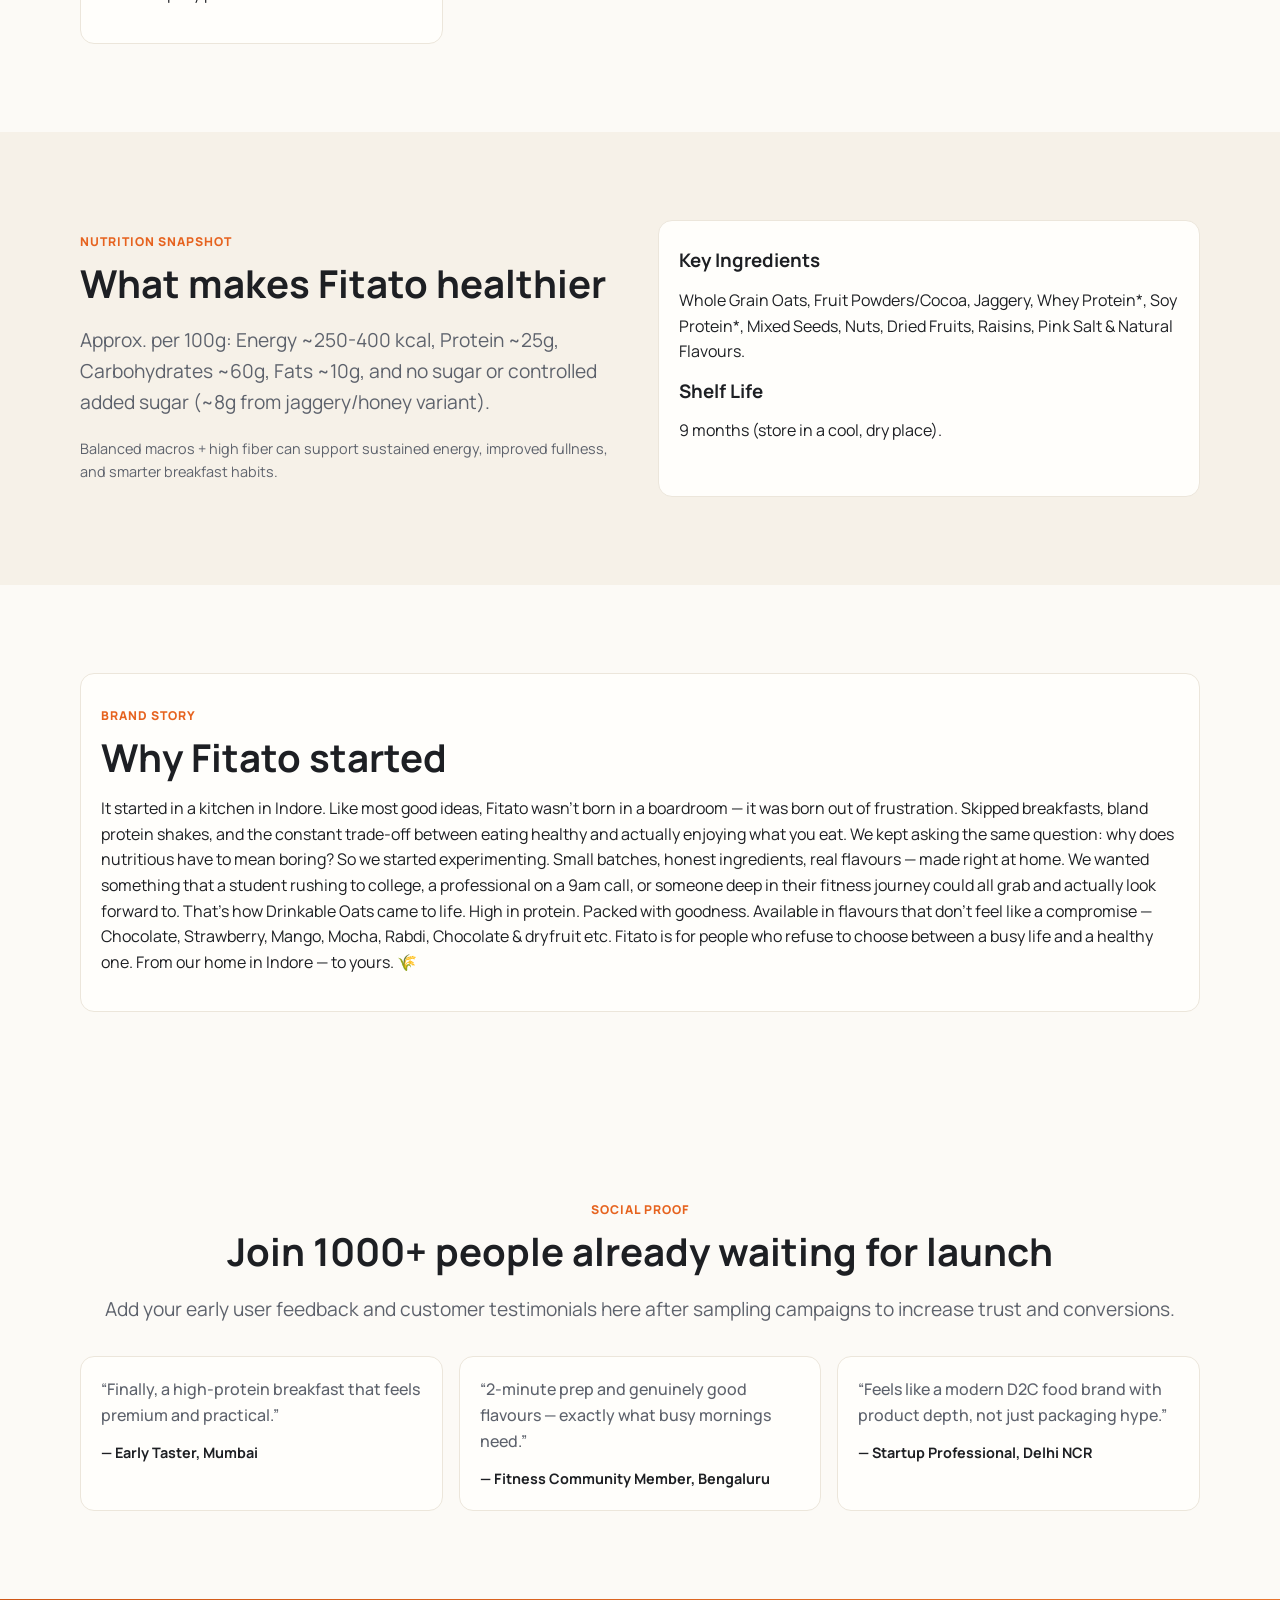
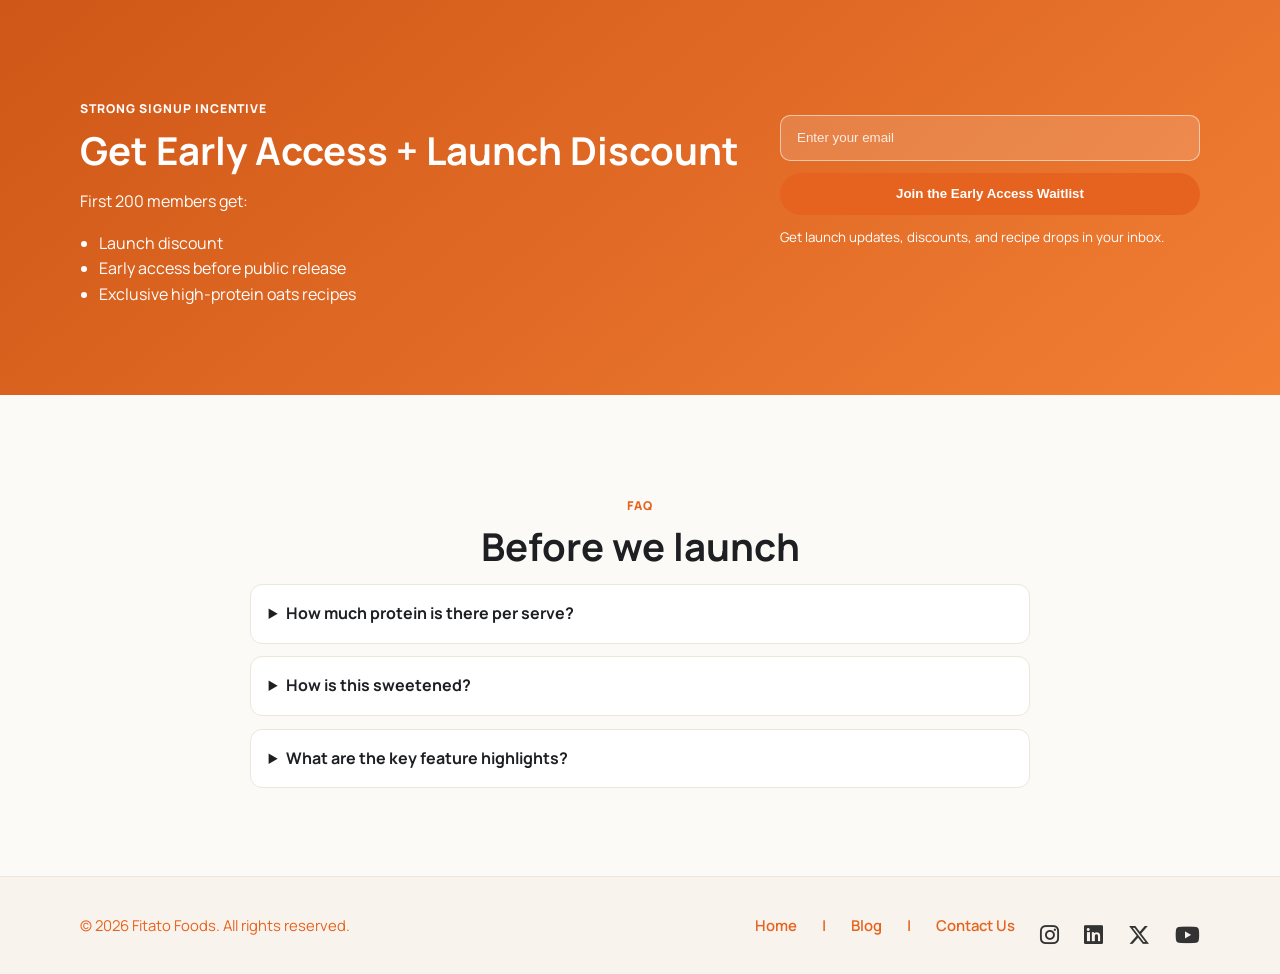
==== commit 0d647de8: "Update footer links to use separators" ====
--- a/index.html
+++ b/index.html
@@ -299,9 +299,8 @@
     <div class="container footer-content">
       <p>© <span id="year"></span> Fitato Foods. All rights reserved.</p>
       <div>
-        <a href="index.html">Home</a>
-
-        <a href="blog.html">Blog</a>
+        <a href="index.html">Home</a> |
+        <a href="blog.html">Blog</a> | 
         <a href="mailto:info@fitato.in">Contact Us</a>
         <div class="social-icons">
   <a href="https://www.instagram.com/fitato.in/" target="_blank">
--- a/styles.css
+++ b/styles.css
@@ -288,15 +288,21 @@
 .footer {
   padding: 1.3rem 0;
   border-top: 1px solid var(--line);
-  background: #fff;
+  background: #f8f4ed;
 }
 .footer-content {
   display: flex;
   justify-content: space-between;
   align-items: center;
   gap: 0.8rem;
-  color: var(--muted);
+  color: var(--accent);
   font-size: 0.93rem;
+}
+.footer-content div {
+  display: flex;
+  align-items: center;
+  gap: 25px;
+  font-weight: 600;
 }
 
 .blog-hero { padding-top: 6.1rem; }
@@ -366,4 +372,22 @@
 
 .social-icons a:hover {
   color: #ff6600;
-}+}
+nav a {
+  position: relative;
+}
+
+nav a::after {
+  content: "";
+  position: absolute;
+  width: 0%;
+  height: 2px;
+  left: 0;
+  bottom: -4px;
+  background: var(--accent);
+  transition: width 0.3s ease;
+}
+
+nav a:hover::after {
+  width: 100%;
+}
